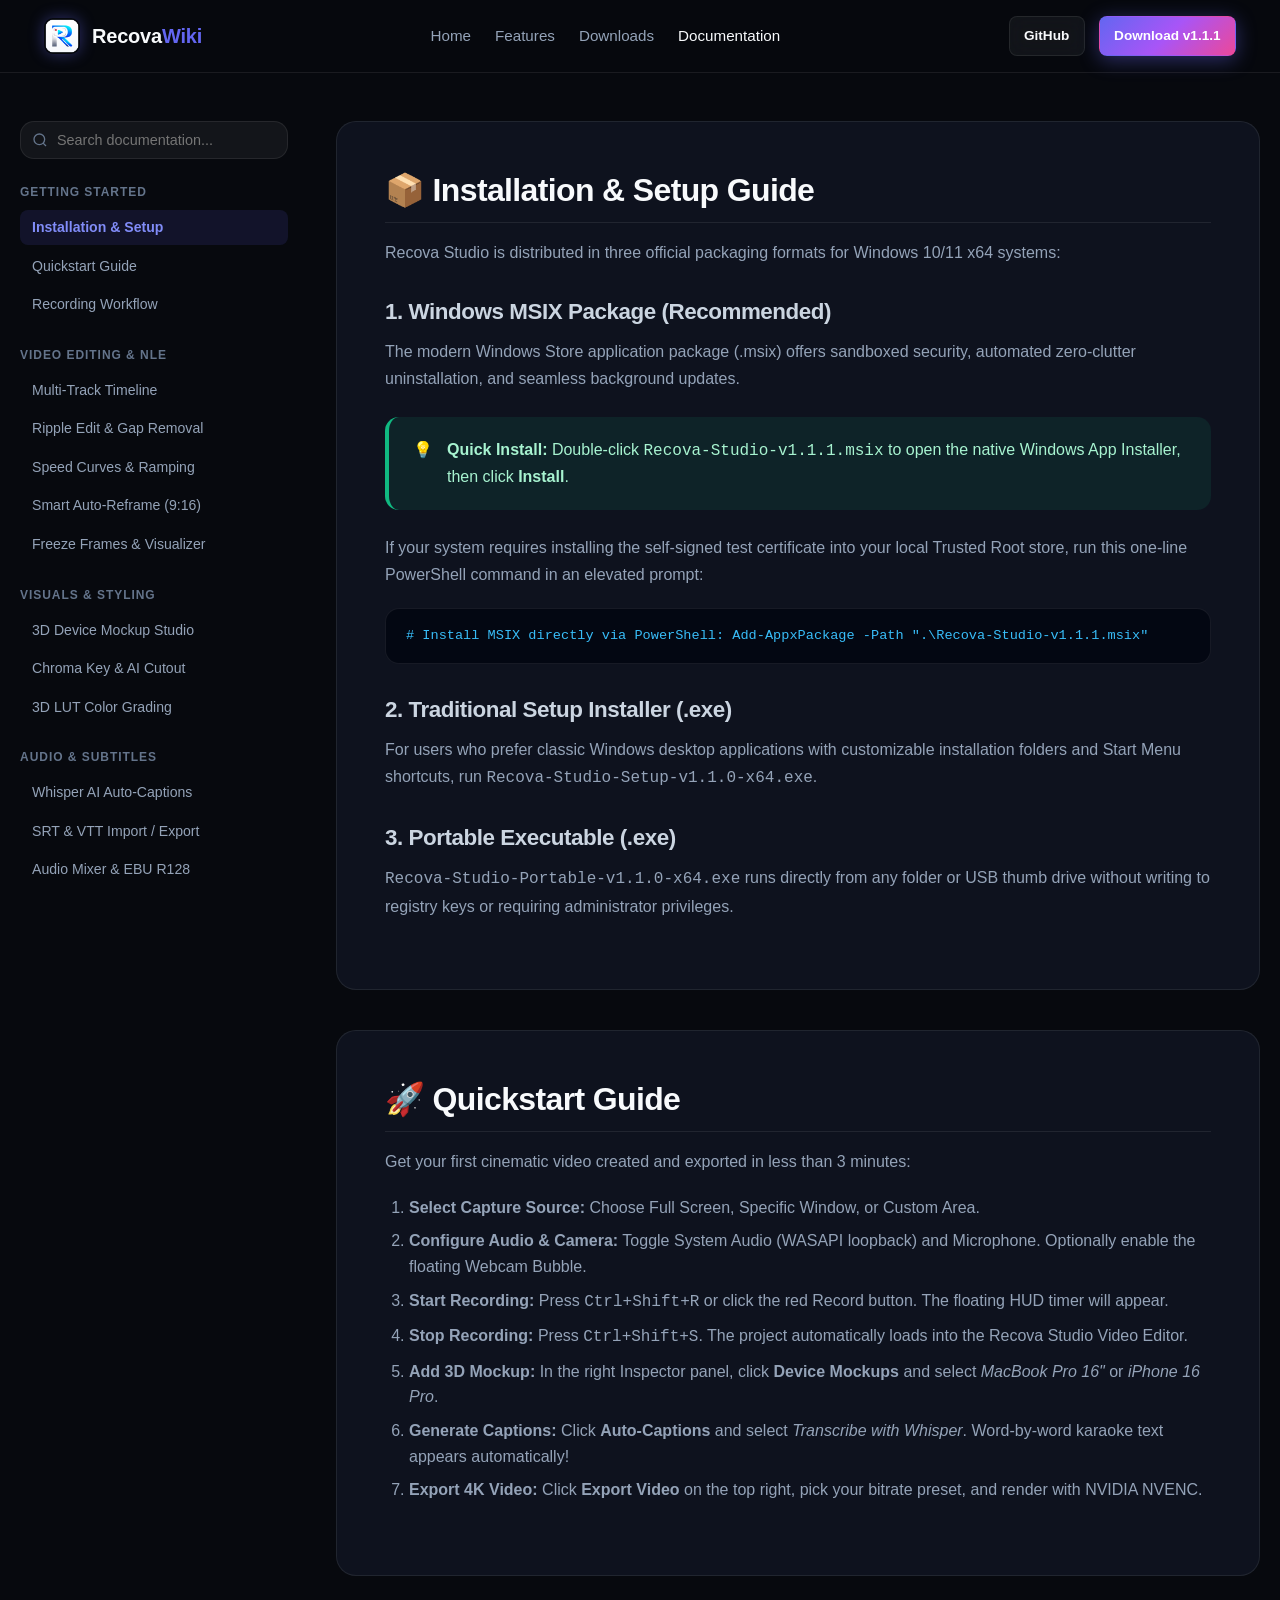
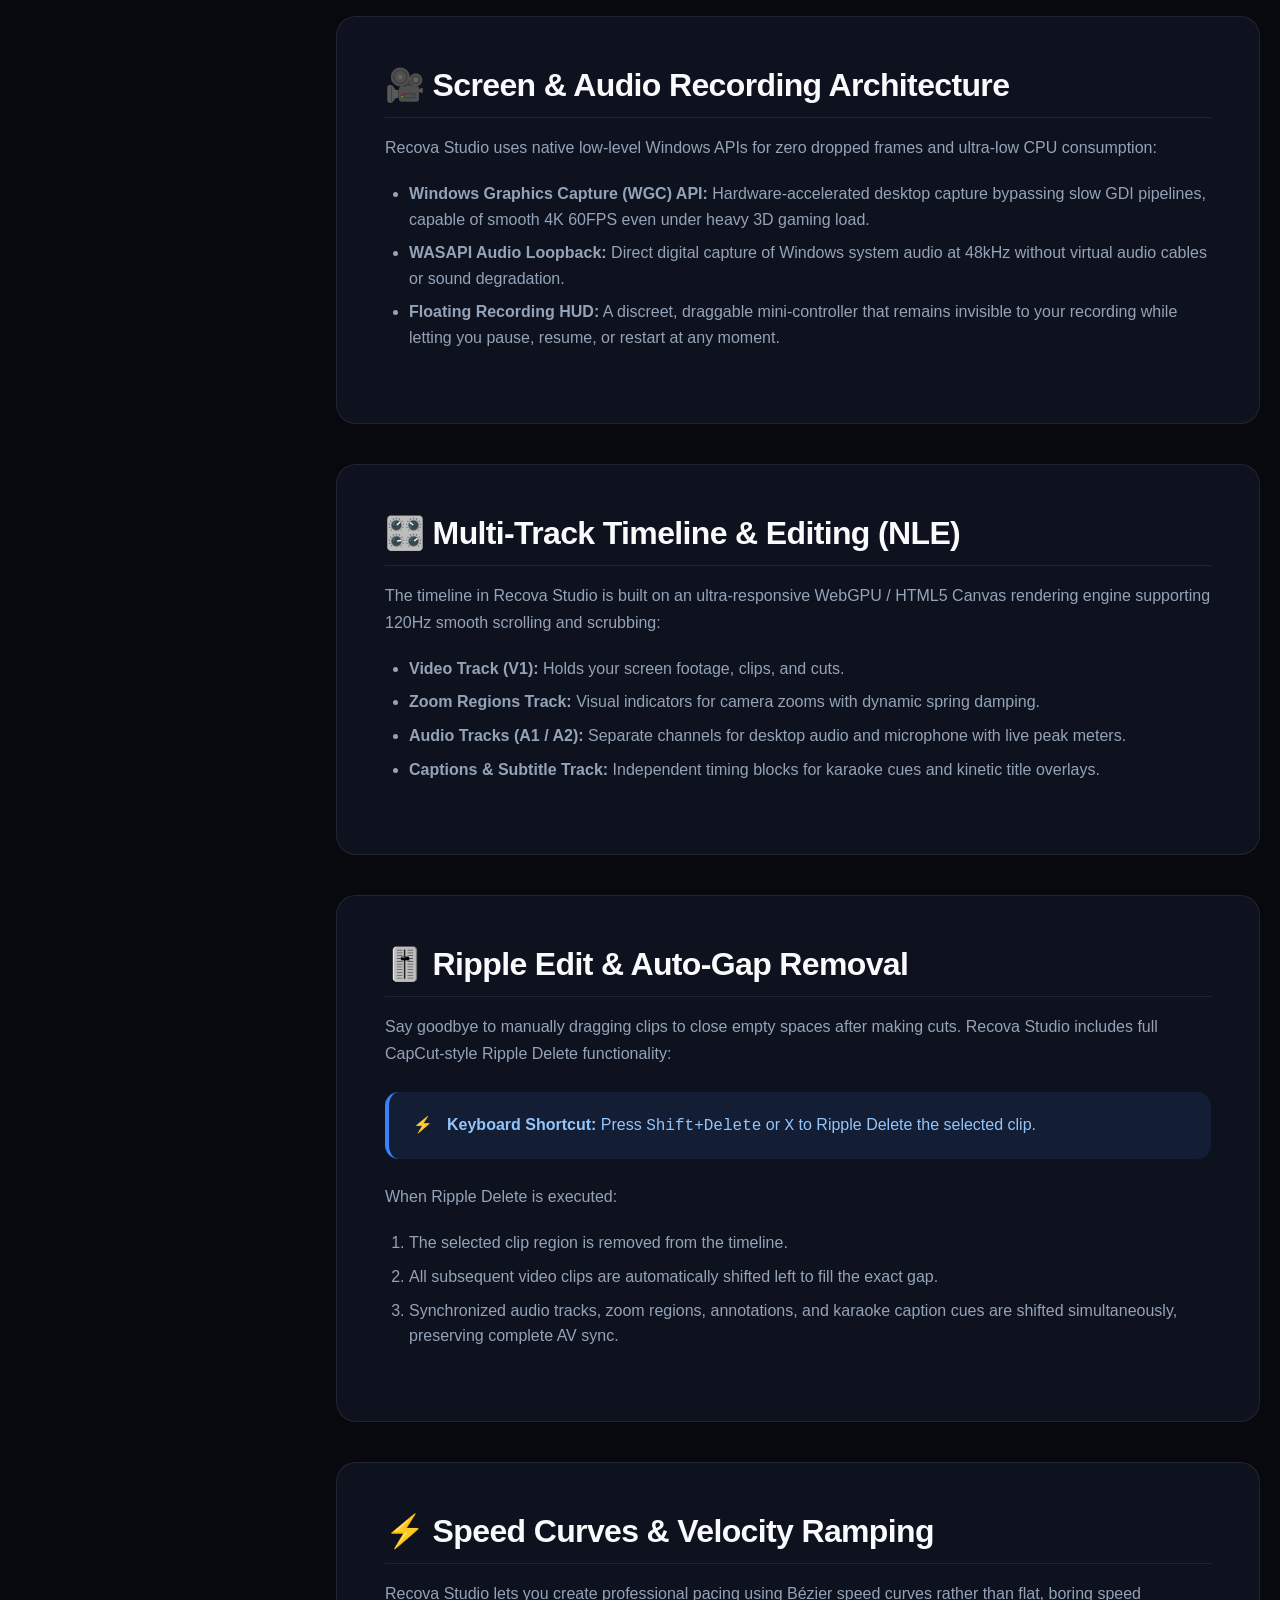
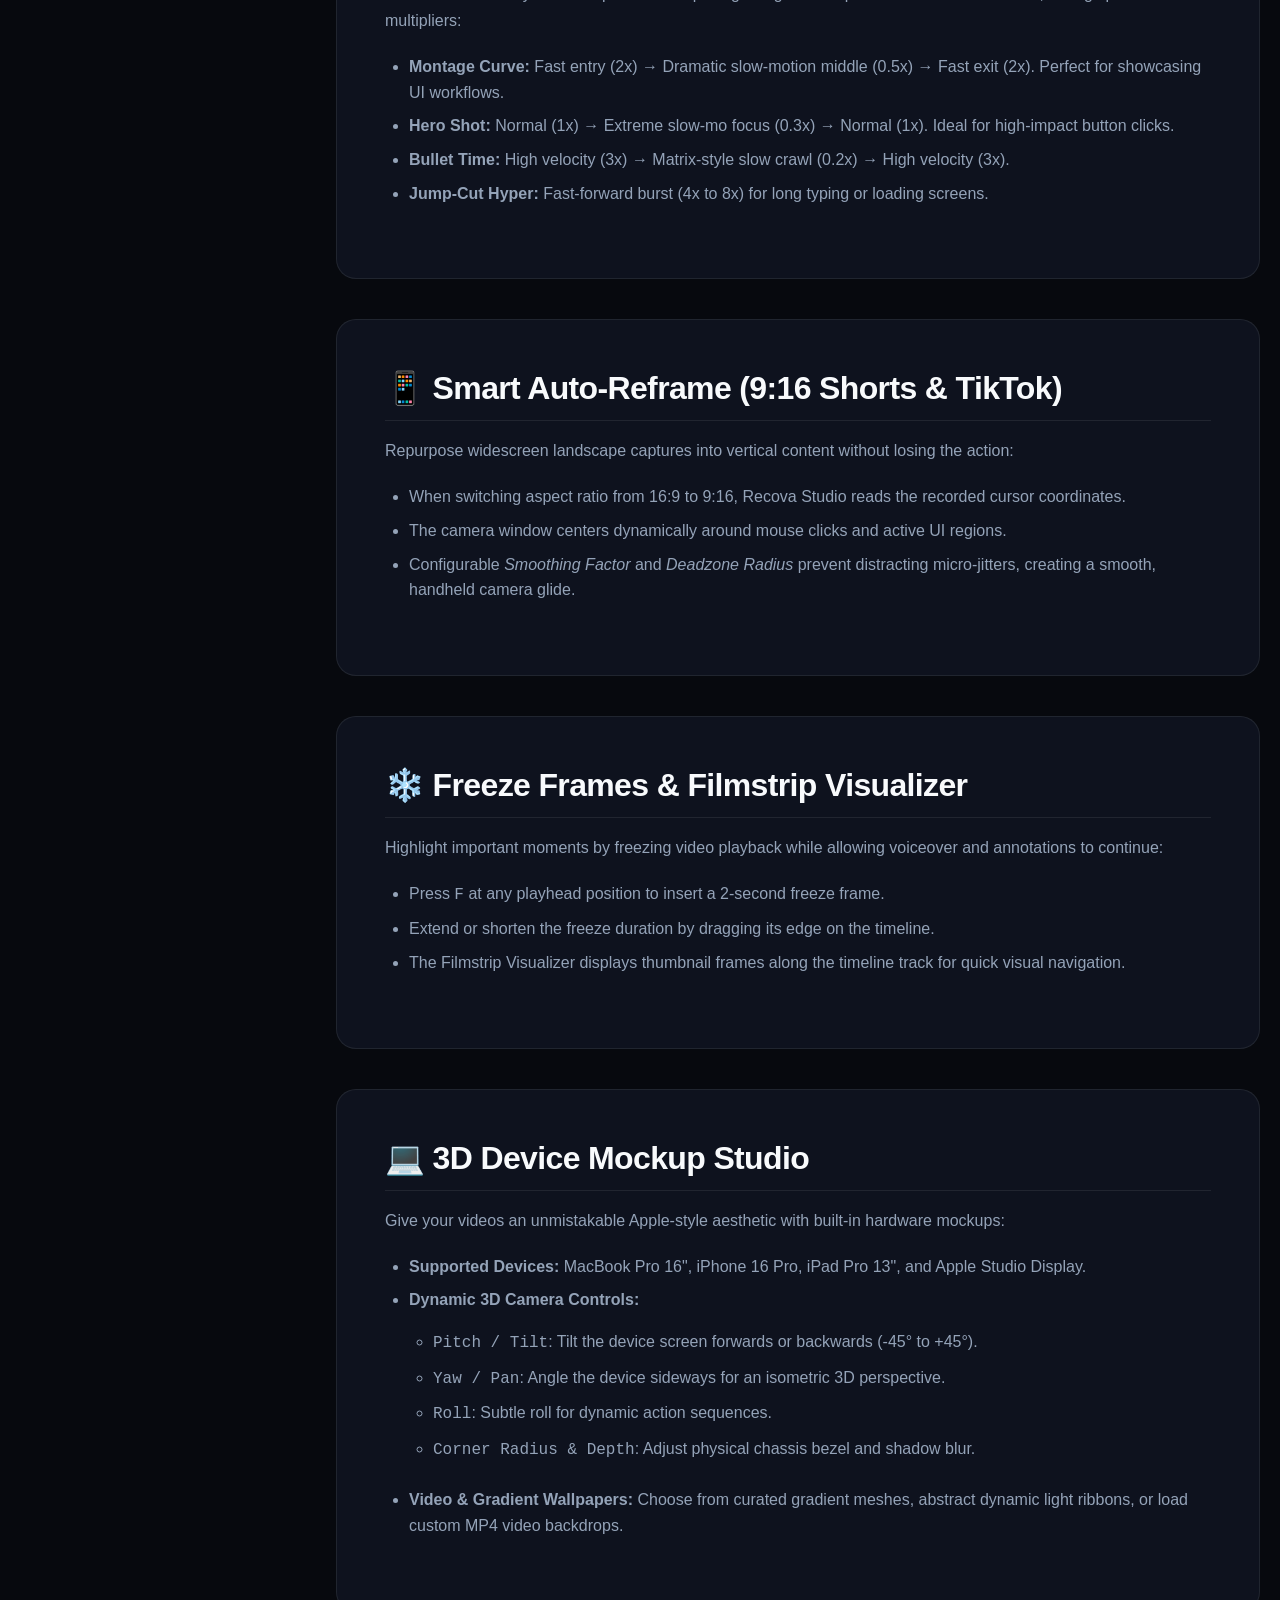
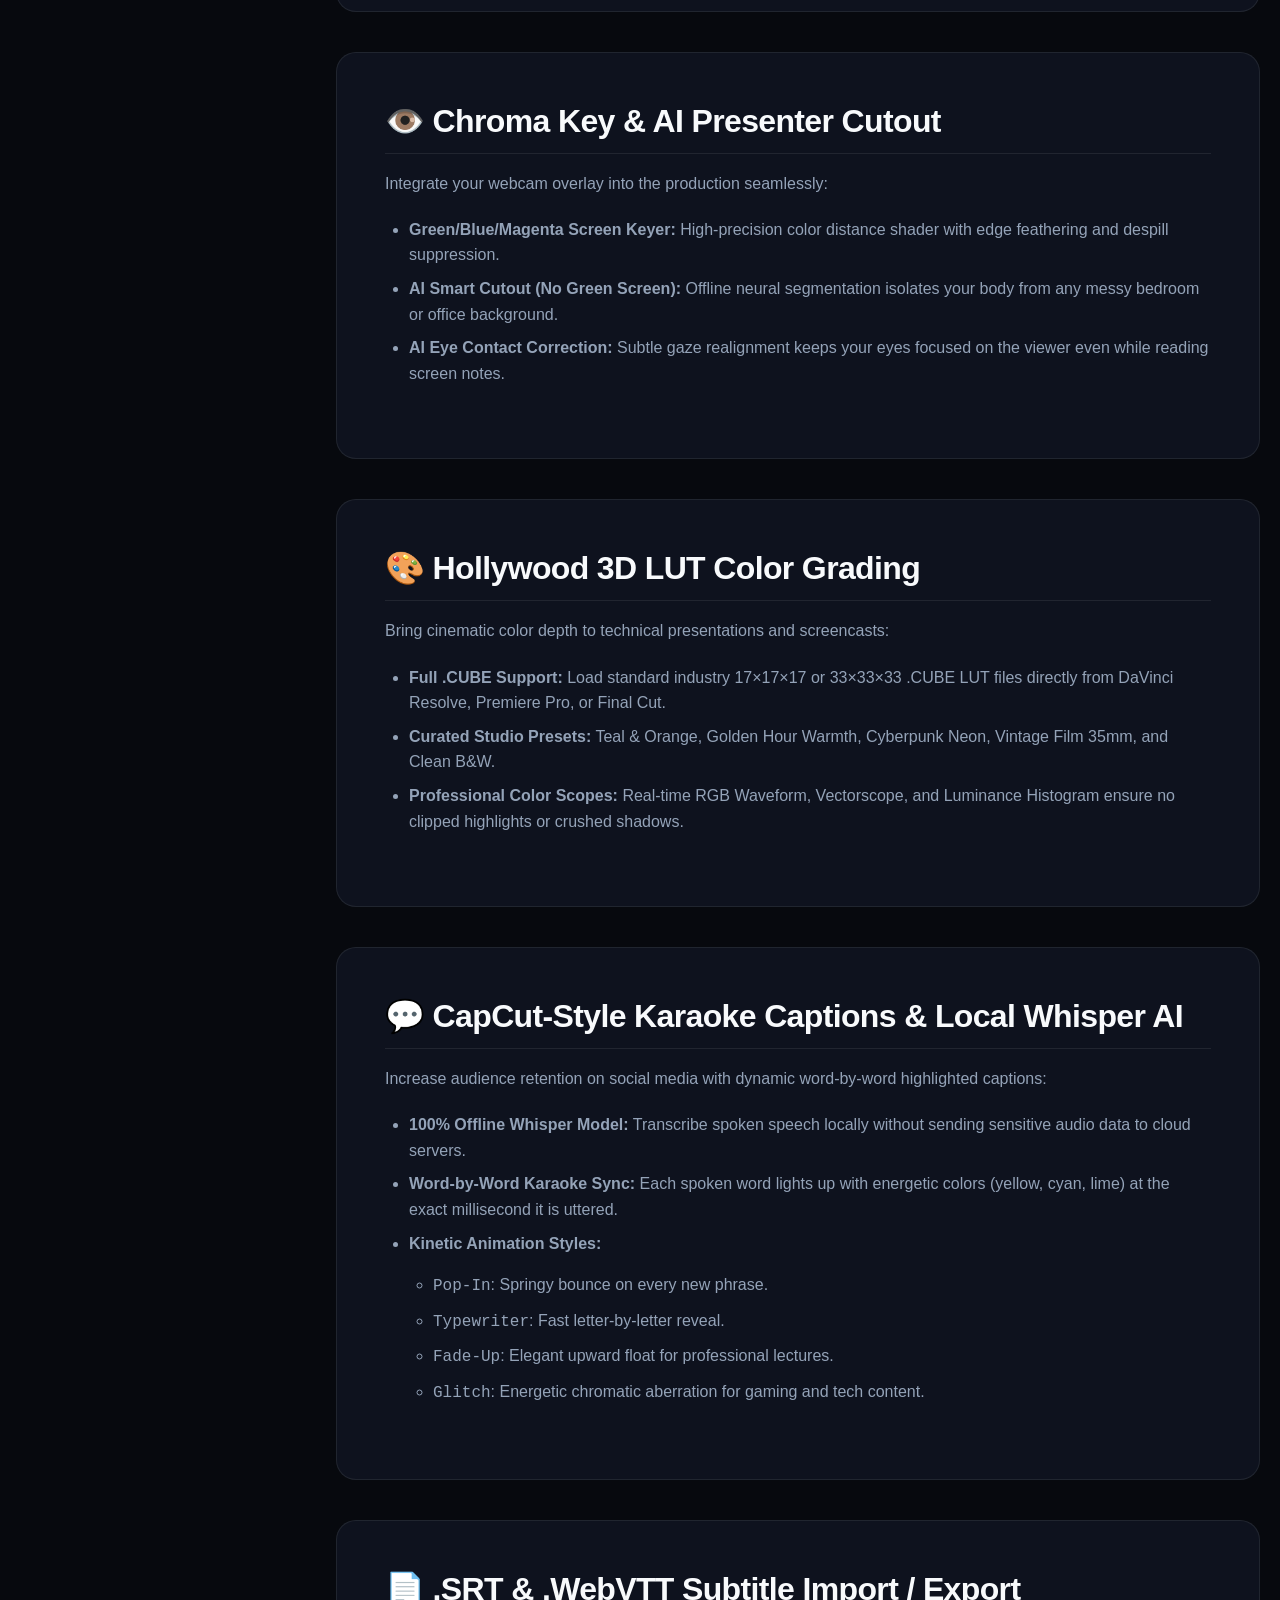
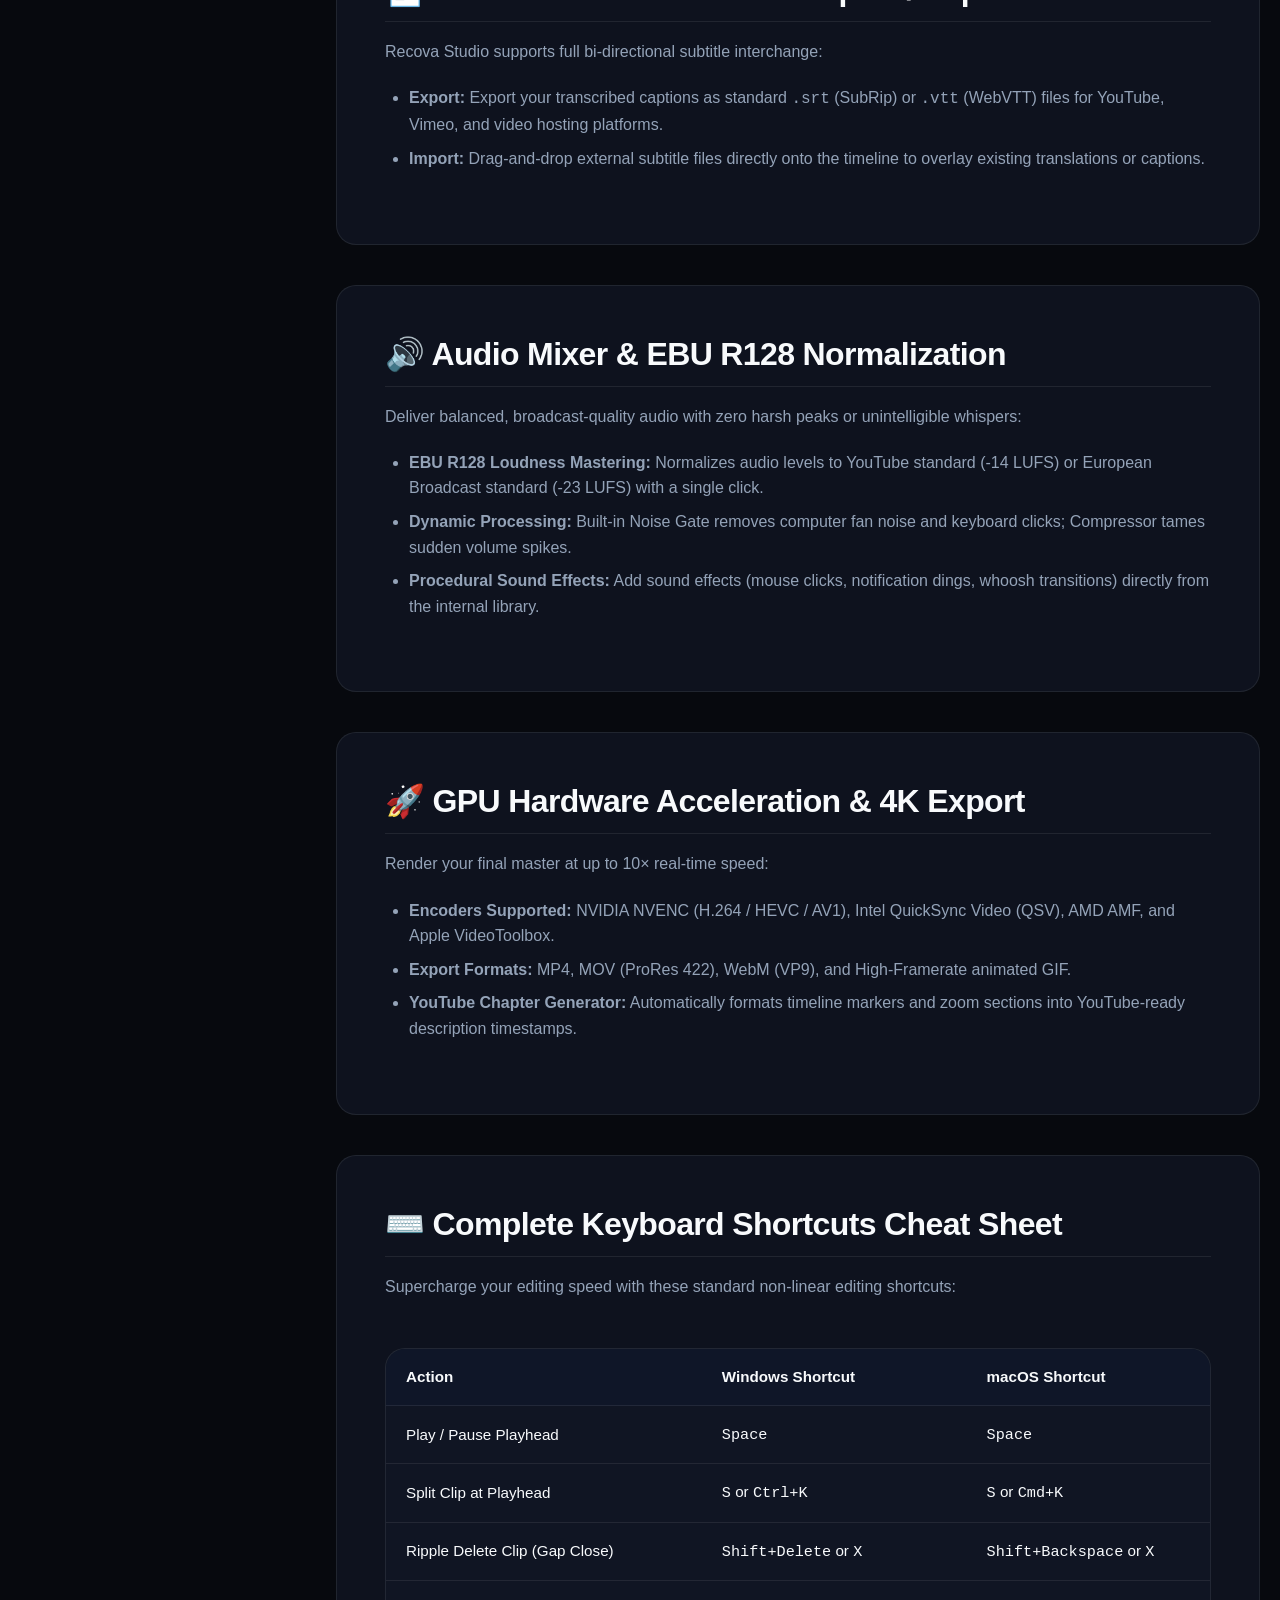
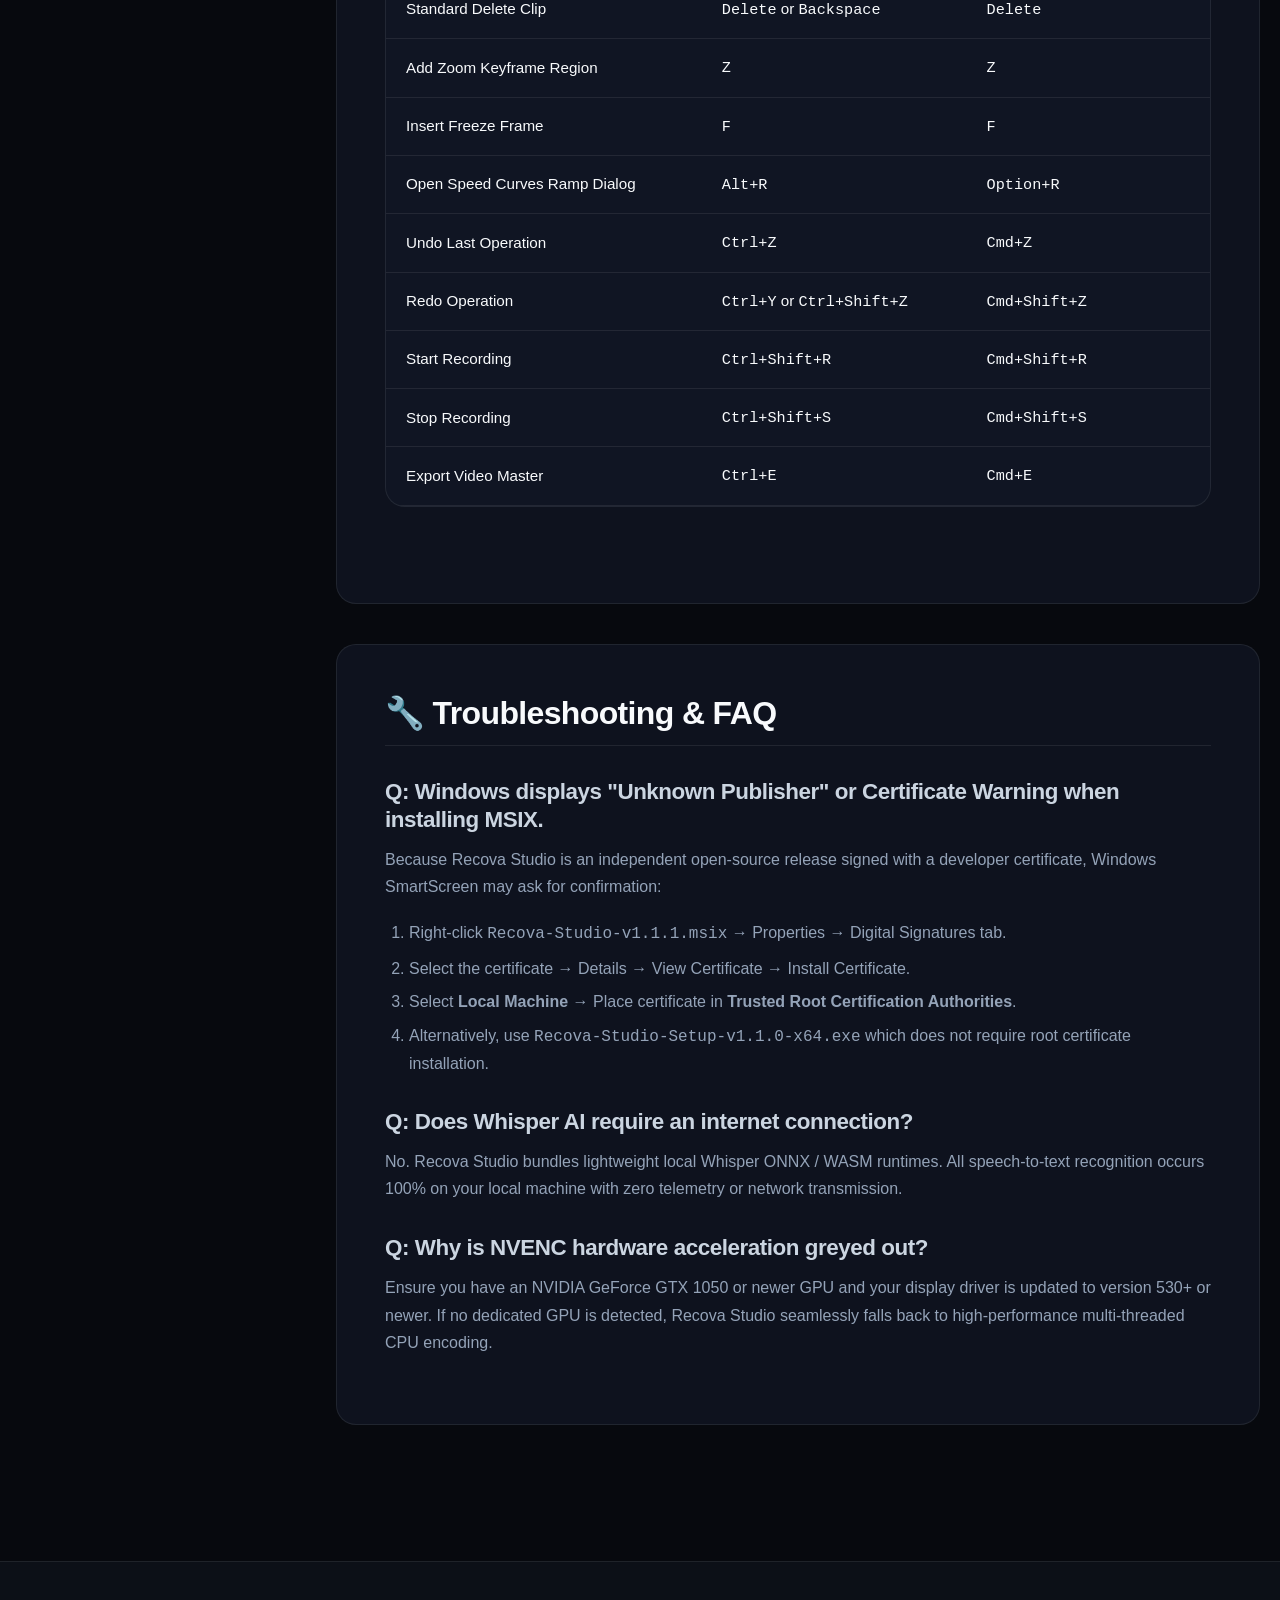
==== docs.html @ 838f5127 "feat: launch official Recova Studio user website, documentation wiki, and download portal" ====
<!DOCTYPE html>
<html lang="en">
<head>
  <meta charset="UTF-8">
  <meta name="viewport" content="width=device-width, initial-scale=1.0">
  <title>Recova Studio — Official Documentation Wiki & User Guide</title>
  <meta name="description" content="Complete documentation wiki and user manual for Recova Studio: Installation, 3D mockups, CapCut captions, offline Whisper AI, 3D LUT color grading, audio studio, and shortcuts.">
  <link rel="icon" type="image/png" href="assets/app-icons/recordly-32.png">
  <link rel="stylesheet" href="style.css">
</head>
<body>

  <!-- Navbar -->
  <header class="navbar">
    <div class="container nav-wrapper">
      <a href="index.html" class="brand">
        <img src="assets/recova-logo.png" alt="Recova Studio Logo" class="brand-icon">
        <span>Recova<span style="color: var(--accent-primary);">Wiki</span></span>
      </a>

      <ul class="nav-links">
        <li><a href="index.html" class="nav-link">Home</a></li>
        <li><a href="index.html#features" class="nav-link">Features</a></li>
        <li><a href="index.html#download" class="nav-link">Downloads</a></li>
        <li><a href="docs.html" class="nav-link active">Documentation</a></li>
      </ul>

      <div class="nav-actions">
        <a href="https://github.com/mohammad-sheikh-shahinur-rahman/RECOVA-STUDIO-WIKI" target="_blank" rel="noopener noreferrer" class="btn btn-secondary btn-sm">GitHub</a>
        <a href="index.html#download" class="btn btn-primary btn-sm">Download v1.1.1</a>
      </div>
    </div>
  </header>

  <!-- Docs Layout -->
  <div class="container docs-layout">
    <!-- Sidebar Navigation -->
    <aside class="docs-sidebar">
      <div class="docs-search">
        <svg class="docs-search-icon" width="16" height="16" viewBox="0 0 24 24" fill="none" stroke="currentColor" stroke-width="2"><circle cx="11" cy="11" r="8"></circle><line x1="21" y1="21" x2="16.65" y2="16.65"></line></svg>
        <input type="text" id="wikiSearch" placeholder="Search documentation...">
      </div>

      <nav>
        <div class="docs-nav-group">
          <div class="docs-nav-title">Getting Started</div>
          <ul class="docs-nav-links">
            <li><a href="#installation" class="active">Installation & Setup</a></li>
            <li><a href="#quickstart">Quickstart Guide</a></li>
            <li><a href="#recording">Recording Workflow</a></li>
          </ul>
        </div>

        <div class="docs-nav-group">
          <div class="docs-nav-title">Video Editing & NLE</div>
          <ul class="docs-nav-links">
            <li><a href="#timeline">Multi-Track Timeline</a></li>
            <li><a href="#ripple-edit">Ripple Edit & Gap Removal</a></li>
            <li><a href="#speed-curves">Speed Curves & Ramping</a></li>
            <li><a href="#auto-reframe">Smart Auto-Reframe (9:16)</a></li>
            <li><a href="#freeze-frames">Freeze Frames & Visualizer</a></li>
          </ul>
        </div>

        <div class="docs-nav-group">
          <div class="docs-nav-title">Visuals & Styling</div>
          <ul class="docs-nav-links">
            <li><a href="#mockups">3D Device Mockup Studio</a></li>
            <li><a href="#chroma-key">Chroma Key & AI Cutout</a></li>
            <li><a href="#lut-grading">3D LUT Color Grading</a></li>
          </ul>
        </div>

        <div class="docs-nav-group">
          <div class="docs-nav-title">Audio & Subtitles</div>
          <ul class="docs-nav-links">
            <li><a href="#whisper-captions">Whisper AI Auto-Captions</a></li>
            <li><a href="#subtitle-io">SRT & VTT Import / Export</a></li>
            <li><a href="#audio-studio">Audio Mixer & EBU R128</a></li>
          </ul>
        </div>

        <div class="docs-nav-group">
          <div class="docs-nav-title">Export & Reference</div>
          <ul class="docs-nav-links">
            <li><a href="#gpu-export">GPU NVENC Export & 4K</a></li>
            <li><a href="#shortcuts">Keyboard Shortcuts</a></li>
            <li><a href="#troubleshooting">Troubleshooting & FAQ</a></li>
          </ul>
        </div>
      </nav>
    </aside>

    <!-- Main Documentation Content -->
    <main class="docs-content">

      <!-- Section: Installation -->
      <article id="installation" class="docs-article">
        <h2>📦 Installation & Setup Guide</h2>
        <p>Recova Studio is distributed in three official packaging formats for Windows 10/11 x64 systems:</p>

        <h3>1. Windows MSIX Package (Recommended)</h3>
        <p>The modern Windows Store application package (.msix) offers sandboxed security, automated zero-clutter uninstallation, and seamless background updates.</p>
        <div class="callout callout-tip">
          <div>💡</div>
          <div><strong>Quick Install:</strong> Double-click <code>Recova-Studio-v1.1.1.msix</code> to open the native Windows App Installer, then click <strong>Install</strong>.</div>
        </div>

        <p>If your system requires installing the self-signed test certificate into your local Trusted Root store, run this one-line PowerShell command in an elevated prompt:</p>
        <div class="code-block">
# Install MSIX directly via PowerShell:
Add-AppxPackage -Path ".\Recova-Studio-v1.1.1.msix"
        </div>

        <h3>2. Traditional Setup Installer (.exe)</h3>
        <p>For users who prefer classic Windows desktop applications with customizable installation folders and Start Menu shortcuts, run <code>Recova-Studio-Setup-v1.1.0-x64.exe</code>.</p>

        <h3>3. Portable Executable (.exe)</h3>
        <p><code>Recova-Studio-Portable-v1.1.0-x64.exe</code> runs directly from any folder or USB thumb drive without writing to registry keys or requiring administrator privileges.</p>
      </article>

      <!-- Section: Quickstart -->
      <article id="quickstart" class="docs-article">
        <h2>🚀 Quickstart Guide</h2>
        <p>Get your first cinematic video created and exported in less than 3 minutes:</p>
        <ol>
          <li><strong>Select Capture Source:</strong> Choose Full Screen, Specific Window, or Custom Area.</li>
          <li><strong>Configure Audio & Camera:</strong> Toggle System Audio (WASAPI loopback) and Microphone. Optionally enable the floating Webcam Bubble.</li>
          <li><strong>Start Recording:</strong> Press <kbd>Ctrl+Shift+R</kbd> or click the red Record button. The floating HUD timer will appear.</li>
          <li><strong>Stop Recording:</strong> Press <kbd>Ctrl+Shift+S</kbd>. The project automatically loads into the Recova Studio Video Editor.</li>
          <li><strong>Add 3D Mockup:</strong> In the right Inspector panel, click <strong>Device Mockups</strong> and select <em>MacBook Pro 16"</em> or <em>iPhone 16 Pro</em>.</li>
          <li><strong>Generate Captions:</strong> Click <strong>Auto-Captions</strong> and select <em>Transcribe with Whisper</em>. Word-by-word karaoke text appears automatically!</li>
          <li><strong>Export 4K Video:</strong> Click <strong>Export Video</strong> on the top right, pick your bitrate preset, and render with NVIDIA NVENC.</li>
        </ol>
      </article>

      <!-- Section: Recording -->
      <article id="recording" class="docs-article">
        <h2>🎥 Screen & Audio Recording Architecture</h2>
        <p>Recova Studio uses native low-level Windows APIs for zero dropped frames and ultra-low CPU consumption:</p>
        <ul>
          <li><strong>Windows Graphics Capture (WGC) API:</strong> Hardware-accelerated desktop capture bypassing slow GDI pipelines, capable of smooth 4K 60FPS even under heavy 3D gaming load.</li>
          <li><strong>WASAPI Audio Loopback:</strong> Direct digital capture of Windows system audio at 48kHz without virtual audio cables or sound degradation.</li>
          <li><strong>Floating Recording HUD:</strong> A discreet, draggable mini-controller that remains invisible to your recording while letting you pause, resume, or restart at any moment.</li>
        </ul>
      </article>

      <!-- Section: Timeline -->
      <article id="timeline" class="docs-article">
        <h2>🎛️ Multi-Track Timeline & Editing (NLE)</h2>
        <p>The timeline in Recova Studio is built on an ultra-responsive WebGPU / HTML5 Canvas rendering engine supporting 120Hz smooth scrolling and scrubbing:</p>
        <ul>
          <li><strong>Video Track (V1):</strong> Holds your screen footage, clips, and cuts.</li>
          <li><strong>Zoom Regions Track:</strong> Visual indicators for camera zooms with dynamic spring damping.</li>
          <li><strong>Audio Tracks (A1 / A2):</strong> Separate channels for desktop audio and microphone with live peak meters.</li>
          <li><strong>Captions & Subtitle Track:</strong> Independent timing blocks for karaoke cues and kinetic title overlays.</li>
        </ul>
      </article>

      <!-- Section: Ripple Edit -->
      <article id="ripple-edit" class="docs-article">
        <h2>🎚️ Ripple Edit & Auto-Gap Removal</h2>
        <p>Say goodbye to manually dragging clips to close empty spaces after making cuts. Recova Studio includes full CapCut-style Ripple Delete functionality:</p>
        <div class="callout callout-info">
          <div>⚡</div>
          <div><strong>Keyboard Shortcut:</strong> Press <kbd>Shift+Delete</kbd> or <kbd>X</kbd> to Ripple Delete the selected clip.</div>
        </div>
        <p>When Ripple Delete is executed:</p>
        <ol>
          <li>The selected clip region is removed from the timeline.</li>
          <li>All subsequent video clips are automatically shifted left to fill the exact gap.</li>
          <li>Synchronized audio tracks, zoom regions, annotations, and karaoke caption cues are shifted simultaneously, preserving complete AV sync.</li>
        </ol>
      </article>

      <!-- Section: Speed Curves -->
      <article id="speed-curves" class="docs-article">
        <h2>⚡ Speed Curves & Velocity Ramping</h2>
        <p>Recova Studio lets you create professional pacing using Bézier speed curves rather than flat, boring speed multipliers:</p>
        <ul>
          <li><strong>Montage Curve:</strong> Fast entry (2x) → Dramatic slow-motion middle (0.5x) → Fast exit (2x). Perfect for showcasing UI workflows.</li>
          <li><strong>Hero Shot:</strong> Normal (1x) → Extreme slow-mo focus (0.3x) → Normal (1x). Ideal for high-impact button clicks.</li>
          <li><strong>Bullet Time:</strong> High velocity (3x) → Matrix-style slow crawl (0.2x) → High velocity (3x).</li>
          <li><strong>Jump-Cut Hyper:</strong> Fast-forward burst (4x to 8x) for long typing or loading screens.</li>
        </ul>
      </article>

      <!-- Section: Auto Reframe -->
      <article id="auto-reframe" class="docs-article">
        <h2>📱 Smart Auto-Reframe (9:16 Shorts & TikTok)</h2>
        <p>Repurpose widescreen landscape captures into vertical content without losing the action:</p>
        <ul>
          <li>When switching aspect ratio from 16:9 to 9:16, Recova Studio reads the recorded cursor coordinates.</li>
          <li>The camera window centers dynamically around mouse clicks and active UI regions.</li>
          <li>Configurable <em>Smoothing Factor</em> and <em>Deadzone Radius</em> prevent distracting micro-jitters, creating a smooth, handheld camera glide.</li>
        </ul>
      </article>

      <!-- Section: Freeze Frames -->
      <article id="freeze-frames" class="docs-article">
        <h2>❄️ Freeze Frames & Filmstrip Visualizer</h2>
        <p>Highlight important moments by freezing video playback while allowing voiceover and annotations to continue:</p>
        <ul>
          <li>Press <kbd>F</kbd> at any playhead position to insert a 2-second freeze frame.</li>
          <li>Extend or shorten the freeze duration by dragging its edge on the timeline.</li>
          <li>The Filmstrip Visualizer displays thumbnail frames along the timeline track for quick visual navigation.</li>
        </ul>
      </article>

      <!-- Section: 3D Mockups -->
      <article id="mockups" class="docs-article">
        <h2>💻 3D Device Mockup Studio</h2>
        <p>Give your videos an unmistakable Apple-style aesthetic with built-in hardware mockups:</p>
        <ul>
          <li><strong>Supported Devices:</strong> MacBook Pro 16", iPhone 16 Pro, iPad Pro 13", and Apple Studio Display.</li>
          <li><strong>Dynamic 3D Camera Controls:</strong>
            <ul>
              <li><code>Pitch / Tilt</code>: Tilt the device screen forwards or backwards (-45° to +45°).</li>
              <li><code>Yaw / Pan</code>: Angle the device sideways for an isometric 3D perspective.</li>
              <li><code>Roll</code>: Subtle roll for dynamic action sequences.</li>
              <li><code>Corner Radius & Depth</code>: Adjust physical chassis bezel and shadow blur.</li>
            </ul>
          </li>
          <li><strong>Video & Gradient Wallpapers:</strong> Choose from curated gradient meshes, abstract dynamic light ribbons, or load custom MP4 video backdrops.</li>
        </ul>
      </article>

      <!-- Section: Chroma Key -->
      <article id="chroma-key" class="docs-article">
        <h2>👁️ Chroma Key & AI Presenter Cutout</h2>
        <p>Integrate your webcam overlay into the production seamlessly:</p>
        <ul>
          <li><strong>Green/Blue/Magenta Screen Keyer:</strong> High-precision color distance shader with edge feathering and despill suppression.</li>
          <li><strong>AI Smart Cutout (No Green Screen):</strong> Offline neural segmentation isolates your body from any messy bedroom or office background.</li>
          <li><strong>AI Eye Contact Correction:</strong> Subtle gaze realignment keeps your eyes focused on the viewer even while reading screen notes.</li>
        </ul>
      </article>

      <!-- Section: 3D LUTs -->
      <article id="lut-grading" class="docs-article">
        <h2>🎨 Hollywood 3D LUT Color Grading</h2>
        <p>Bring cinematic color depth to technical presentations and screencasts:</p>
        <ul>
          <li><strong>Full .CUBE Support:</strong> Load standard industry 17×17×17 or 33×33×33 .CUBE LUT files directly from DaVinci Resolve, Premiere Pro, or Final Cut.</li>
          <li><strong>Curated Studio Presets:</strong> Teal & Orange, Golden Hour Warmth, Cyberpunk Neon, Vintage Film 35mm, and Clean B&W.</li>
          <li><strong>Professional Color Scopes:</strong> Real-time RGB Waveform, Vectorscope, and Luminance Histogram ensure no clipped highlights or crushed shadows.</li>
        </ul>
      </article>

      <!-- Section: Whisper Captions -->
      <article id="whisper-captions" class="docs-article">
        <h2>💬 CapCut-Style Karaoke Captions & Local Whisper AI</h2>
        <p>Increase audience retention on social media with dynamic word-by-word highlighted captions:</p>
        <ul>
          <li><strong>100% Offline Whisper Model:</strong> Transcribe spoken speech locally without sending sensitive audio data to cloud servers.</li>
          <li><strong>Word-by-Word Karaoke Sync:</strong> Each spoken word lights up with energetic colors (yellow, cyan, lime) at the exact millisecond it is uttered.</li>
          <li><strong>Kinetic Animation Styles:</strong>
            <ul>
              <li><code>Pop-In</code>: Springy bounce on every new phrase.</li>
              <li><code>Typewriter</code>: Fast letter-by-letter reveal.</li>
              <li><code>Fade-Up</code>: Elegant upward float for professional lectures.</li>
              <li><code>Glitch</code>: Energetic chromatic aberration for gaming and tech content.</li>
            </ul>
          </li>
        </ul>
      </article>

      <!-- Section: Subtitle IO -->
      <article id="subtitle-io" class="docs-article">
        <h2>📄 .SRT & .WebVTT Subtitle Import / Export</h2>
        <p>Recova Studio supports full bi-directional subtitle interchange:</p>
        <ul>
          <li><strong>Export:</strong> Export your transcribed captions as standard <code>.srt</code> (SubRip) or <code>.vtt</code> (WebVTT) files for YouTube, Vimeo, and video hosting platforms.</li>
          <li><strong>Import:</strong> Drag-and-drop external subtitle files directly onto the timeline to overlay existing translations or captions.</li>
        </ul>
      </article>

      <!-- Section: Audio Studio -->
      <article id="audio-studio" class="docs-article">
        <h2>🔊 Audio Mixer & EBU R128 Normalization</h2>
        <p>Deliver balanced, broadcast-quality audio with zero harsh peaks or unintelligible whispers:</p>
        <ul>
          <li><strong>EBU R128 Loudness Mastering:</strong> Normalizes audio levels to YouTube standard (-14 LUFS) or European Broadcast standard (-23 LUFS) with a single click.</li>
          <li><strong>Dynamic Processing:</strong> Built-in Noise Gate removes computer fan noise and keyboard clicks; Compressor tames sudden volume spikes.</li>
          <li><strong>Procedural Sound Effects:</strong> Add sound effects (mouse clicks, notification dings, whoosh transitions) directly from the internal library.</li>
        </ul>
      </article>

      <!-- Section: GPU Export -->
      <article id="gpu-export" class="docs-article">
        <h2>🚀 GPU Hardware Acceleration & 4K Export</h2>
        <p>Render your final master at up to 10× real-time speed:</p>
        <ul>
          <li><strong>Encoders Supported:</strong> NVIDIA NVENC (H.264 / HEVC / AV1), Intel QuickSync Video (QSV), AMD AMF, and Apple VideoToolbox.</li>
          <li><strong>Export Formats:</strong> MP4, MOV (ProRes 422), WebM (VP9), and High-Framerate animated GIF.</li>
          <li><strong>YouTube Chapter Generator:</strong> Automatically formats timeline markers and zoom sections into YouTube-ready description timestamps.</li>
        </ul>
      </article>

      <!-- Section: Shortcuts -->
      <article id="shortcuts" class="docs-article">
        <h2>⌨️ Complete Keyboard Shortcuts Cheat Sheet</h2>
        <p>Supercharge your editing speed with these standard non-linear editing shortcuts:</p>
        <div class="comparison-table-wrapper">
          <table class="comp-table">
            <thead>
              <tr>
                <th>Action</th>
                <th>Windows Shortcut</th>
                <th>macOS Shortcut</th>
              </tr>
            </thead>
            <tbody>
              <tr><td>Play / Pause Playhead</td><td><kbd>Space</kbd></td><td><kbd>Space</kbd></td></tr>
              <tr><td>Split Clip at Playhead</td><td><kbd>S</kbd> or <kbd>Ctrl+K</kbd></td><td><kbd>S</kbd> or <kbd>Cmd+K</kbd></td></tr>
              <tr><td>Ripple Delete Clip (Gap Close)</td><td><kbd>Shift+Delete</kbd> or <kbd>X</kbd></td><td><kbd>Shift+Backspace</kbd> or <kbd>X</kbd></td></tr>
              <tr><td>Standard Delete Clip</td><td><kbd>Delete</kbd> or <kbd>Backspace</kbd></td><td><kbd>Delete</kbd></td></tr>
              <tr><td>Add Zoom Keyframe Region</td><td><kbd>Z</kbd></td><td><kbd>Z</kbd></td></tr>
              <tr><td>Insert Freeze Frame</td><td><kbd>F</kbd></td><td><kbd>F</kbd></td></tr>
              <tr><td>Open Speed Curves Ramp Dialog</td><td><kbd>Alt+R</kbd></td><td><kbd>Option+R</kbd></td></tr>
              <tr><td>Undo Last Operation</td><td><kbd>Ctrl+Z</kbd></td><td><kbd>Cmd+Z</kbd></td></tr>
              <tr><td>Redo Operation</td><td><kbd>Ctrl+Y</kbd> or <kbd>Ctrl+Shift+Z</kbd></td><td><kbd>Cmd+Shift+Z</kbd></td></tr>
              <tr><td>Start Recording</td><td><kbd>Ctrl+Shift+R</kbd></td><td><kbd>Cmd+Shift+R</kbd></td></tr>
              <tr><td>Stop Recording</td><td><kbd>Ctrl+Shift+S</kbd></td><td><kbd>Cmd+Shift+S</kbd></td></tr>
              <tr><td>Export Video Master</td><td><kbd>Ctrl+E</kbd></td><td><kbd>Cmd+E</kbd></td></tr>
            </tbody>
          </table>
        </div>
      </article>

      <!-- Section: Troubleshooting -->
      <article id="troubleshooting" class="docs-article">
        <h2>🔧 Troubleshooting & FAQ</h2>
        
        <h3>Q: Windows displays "Unknown Publisher" or Certificate Warning when installing MSIX.</h3>
        <p>Because Recova Studio is an independent open-source release signed with a developer certificate, Windows SmartScreen may ask for confirmation:</p>
        <ol>
          <li>Right-click <code>Recova-Studio-v1.1.1.msix</code> → Properties → Digital Signatures tab.</li>
          <li>Select the certificate → Details → View Certificate → Install Certificate.</li>
          <li>Select <strong>Local Machine</strong> → Place certificate in <strong>Trusted Root Certification Authorities</strong>.</li>
          <li>Alternatively, use <code>Recova-Studio-Setup-v1.1.0-x64.exe</code> which does not require root certificate installation.</li>
        </ol>

        <h3>Q: Does Whisper AI require an internet connection?</h3>
        <p>No. Recova Studio bundles lightweight local Whisper ONNX / WASM runtimes. All speech-to-text recognition occurs 100% on your local machine with zero telemetry or network transmission.</p>

        <h3>Q: Why is NVENC hardware acceleration greyed out?</h3>
        <p>Ensure you have an NVIDIA GeForce GTX 1050 or newer GPU and your display driver is updated to version 530+ or newer. If no dedicated GPU is detected, Recova Studio seamlessly falls back to high-performance multi-threaded CPU encoding.</p>
      </article>

    </main>
  </div>

  <!-- Footer -->
  <footer class="footer">
    <div class="container footer-bottom" style="border-top: none; padding-top: 0;">
      <div>
        © 2026 <strong>Recova Studio Documentation</strong> • Maintained by <strong>Mohammad Sheikh Shahinur Rahman</strong>.
      </div>
      <div>
        <a href="index.html" style="color: var(--accent-primary);">← Back to Product Home</a>
      </div>
    </div>
  </footer>

  <script src="app.js"></script>
</body>
</html>
---- style.css ----
/* ==========================================================================
   RECOVA STUDIO — OFFICIAL DESIGN SYSTEM & STYLESHEET
   Aesthetic: Linear / Screen Studio / Apple Dark Glassmorphism
   Author: Mohammad Sheikh Shahinur Rahman (IT Amadersomaj Inc)
   ========================================================================== */

:root {
  --bg-primary: #07090e;
  --bg-secondary: #0c1017;
  --bg-card: rgba(18, 24, 38, 0.7);
  --bg-card-hover: rgba(28, 36, 56, 0.85);
  --border-color: rgba(255, 255, 255, 0.08);
  --border-hover: rgba(99, 102, 241, 0.4);
  
  --accent-primary: #6366f1;
  --accent-secondary: #8b5cf6;
  --accent-cyan: #06b6d4;
  --accent-emerald: #10b981;
  --accent-rose: #f43f5e;
  --accent-amber: #f59e0b;

  --text-primary: #f8fafc;
  --text-secondary: #94a3b8;
  --text-muted: #64748b;
  --text-gradient: linear-gradient(135deg, #ffffff 0%, #cbd5e1 50%, #818cf8 100%);
  --accent-gradient: linear-gradient(135deg, #6366f1 0%, #a855f7 50%, #ec4899 100%);

  --font-main: -apple-system, BlinkMacSystemFont, "Segoe UI", Roboto, "Helvetica Neue", Arial, sans-serif;
  --font-mono: ui-monospace, SFMono-Regular, Menlo, Monaco, Consolas, "Liberation Mono", "Courier New", monospace;

  --shadow-sm: 0 2px 8px rgba(0, 0, 0, 0.3);
  --shadow-md: 0 10px 30px -5px rgba(0, 0, 0, 0.5);
  --shadow-glow: 0 0 50px -10px rgba(99, 102, 241, 0.35);
  --radius-sm: 8px;
  --radius-md: 14px;
  --radius-lg: 20px;
  --radius-full: 9999px;
  --transition: all 0.25s cubic-bezier(0.16, 1, 0.3, 1);
}

/* Reset & Base */
*, *::before, *::after {
  box-sizing: border-box;
  margin: 0;
  padding: 0;
}

html {
  scroll-behavior: smooth;
  font-size: 16px;
  color-scheme: dark;
}

body {
  font-family: var(--font-main);
  background-color: var(--bg-primary);
  color: var(--text-primary);
  line-height: 1.6;
  -webkit-font-smoothing: antialiased;
  -moz-osx-font-smoothing: grayscale;
  overflow-x: hidden;
  position: relative;
}

/* Ambient Background Glow */
.ambient-glow {
  position: fixed;
  top: 0;
  left: 50%;
  transform: translateX(-50%);
  width: 1000px;
  height: 600px;
  background: radial-gradient(circle, rgba(99, 102, 241, 0.15) 0%, rgba(139, 92, 246, 0.08) 40%, rgba(7, 9, 14, 0) 70%);
  filter: blur(80px);
  pointer-events: none;
  z-index: 0;
}

.ambient-glow-bottom {
  position: fixed;
  bottom: 0;
  right: 10%;
  width: 600px;
  height: 500px;
  background: radial-gradient(circle, rgba(6, 182, 212, 0.08) 0%, rgba(7, 9, 14, 0) 70%);
  filter: blur(90px);
  pointer-events: none;
  z-index: 0;
}

/* Typography */
h1, h2, h3, h4, h5, h6 {
  color: var(--text-primary);
  font-weight: 700;
  line-height: 1.25;
  letter-spacing: -0.02em;
}

h1 {
  font-size: clamp(2.5rem, 5vw, 4.2rem);
}

h2 {
  font-size: clamp(1.8rem, 3.5vw, 2.75rem);
}

h3 {
  font-size: clamp(1.25rem, 2vw, 1.6rem);
}

p {
  color: var(--text-secondary);
}

a {
  color: inherit;
  text-decoration: none;
  transition: var(--transition);
}

/* Utility Containers */
.container {
  width: 100%;
  max-width: 1240px;
  margin: 0 auto;
  padding: 0 1.5rem;
  position: relative;
  z-index: 1;
}

/* Navigation Bar */
.navbar {
  position: sticky;
  top: 0;
  width: 100%;
  background: rgba(7, 9, 14, 0.8);
  backdrop-filter: blur(16px);
  -webkit-backdrop-filter: blur(16px);
  border-bottom: 1px solid var(--border-color);
  z-index: 100;
  transition: var(--transition);
}

.navbar .nav-wrapper {
  display: flex;
  align-items: center;
  justify-content: space-between;
  height: 72px;
}

.brand {
  display: flex;
  align-items: center;
  gap: 12px;
  font-weight: 800;
  font-size: 1.25rem;
  letter-spacing: -0.01em;
}

.brand-icon {
  width: 36px;
  height: 36px;
  border-radius: 9px;
  object-fit: cover;
  box-shadow: 0 0 15px rgba(99, 102, 241, 0.4);
}

.nav-links {
  display: flex;
  align-items: center;
  gap: 24px;
  list-style: none;
}

.nav-link {
  font-size: 0.95rem;
  font-weight: 500;
  color: var(--text-secondary);
  transition: var(--transition);
}

.nav-link:hover, .nav-link.active {
  color: var(--text-primary);
}

.nav-actions {
  display: flex;
  align-items: center;
  gap: 14px;
}

/* Button Component */
.btn {
  display: inline-flex;
  align-items: center;
  justify-content: center;
  gap: 10px;
  font-size: 0.95rem;
  font-weight: 600;
  padding: 0.75rem 1.4rem;
  border-radius: var(--radius-md);
  border: 1px solid transparent;
  cursor: pointer;
  transition: var(--transition);
  text-decoration: none;
  white-space: nowrap;
}

.btn-primary {
  background: var(--accent-gradient);
  color: #ffffff;
  box-shadow: 0 4px 20px rgba(99, 102, 241, 0.4);
}

.btn-primary:hover {
  transform: translateY(-2px);
  box-shadow: 0 6px 28px rgba(99, 102, 241, 0.6);
}

.btn-secondary {
  background: rgba(255, 255, 255, 0.05);
  border-color: var(--border-color);
  color: var(--text-primary);
  backdrop-filter: blur(10px);
}

.btn-secondary:hover {
  background: rgba(255, 255, 255, 0.1);
  border-color: rgba(255, 255, 255, 0.2);
  transform: translateY(-2px);
}

.btn-sm {
  padding: 0.5rem 0.9rem;
  font-size: 0.85rem;
  border-radius: var(--radius-sm);
}

.btn-lg {
  padding: 0.9rem 2rem;
  font-size: 1.05rem;
  border-radius: var(--radius-md);
}

/* Badges & Pills */
.badge {
  display: inline-flex;
  align-items: center;
  gap: 6px;
  padding: 4px 12px;
  border-radius: var(--radius-full);
  font-size: 0.8rem;
  font-weight: 600;
  text-transform: uppercase;
  letter-spacing: 0.05em;
}

.badge-gradient {
  background: rgba(99, 102, 241, 0.15);
  border: 1px solid rgba(99, 102, 241, 0.3);
  color: #a5b4fc;
}

.badge-success {
  background: rgba(16, 185, 129, 0.15);
  border: 1px solid rgba(16, 185, 129, 0.3);
  color: #6ee7b7;
}

.badge-cyan {
  background: rgba(6, 182, 212, 0.15);
  border: 1px solid rgba(6, 182, 212, 0.3);
  color: #67e8f9;
}

/* Hero Section */
.hero {
  padding: 5rem 0 4rem;
  text-align: center;
  position: relative;
}

.hero-badge-wrap {
  display: flex;
  justify-content: center;
  margin-bottom: 1.5rem;
}

.hero-title {
  margin-bottom: 1.5rem;
}

.text-gradient {
  background: var(--text-gradient);
  -webkit-background-clip: text;
  -webkit-text-fill-color: transparent;
}

.accent-gradient-text {
  background: var(--accent-gradient);
  -webkit-background-clip: text;
  -webkit-text-fill-color: transparent;
}

.hero-subtitle {
  max-width: 760px;
  margin: 0 auto 2.5rem;
  font-size: 1.25rem;
  color: var(--text-secondary);
  font-weight: 400;
}

.hero-cta-group {
  display: flex;
  flex-wrap: wrap;
  align-items: center;
  justify-content: center;
  gap: 16px;
  margin-bottom: 2rem;
}

.hero-meta {
  display: flex;
  align-items: center;
  justify-content: center;
  gap: 20px;
  font-size: 0.85rem;
  color: var(--text-muted);
}

.hero-meta span {
  display: inline-flex;
  align-items: center;
  gap: 6px;
}

/* Interactive 3D App Preview Window */
.preview-showcase {
  margin: 3.5rem auto 2rem;
  perspective: 1200px;
}

.app-frame {
  background: rgba(15, 23, 42, 0.85);
  border: 1px solid rgba(255, 255, 255, 0.12);
  border-radius: var(--radius-lg);
  box-shadow: 0 25px 60px -15px rgba(0, 0, 0, 0.8), 0 0 80px -20px rgba(99, 102, 241, 0.3);
  overflow: hidden;
  transition: transform 0.2s ease-out, box-shadow 0.2s ease-out;
  transform-style: preserve-3d;
}

.frame-header {
  display: flex;
  align-items: center;
  justify-content: space-between;
  padding: 12px 18px;
  background: rgba(10, 14, 23, 0.95);
  border-bottom: 1px solid var(--border-color);
}

.frame-dots {
  display: flex;
  gap: 8px;
}

.dot {
  width: 12px;
  height: 12px;
  border-radius: 50%;
}
.dot.red { background: #ef4444; }
.dot.yellow { background: #eab308; }
.dot.green { background: #22c55e; }

.frame-title {
  font-size: 0.85rem;
  color: var(--text-secondary);
  font-family: var(--font-mono);
}

.frame-chips {
  display: flex;
  gap: 8px;
}

.chip {
  font-size: 0.75rem;
  background: rgba(255, 255, 255, 0.05);
  border: 1px solid var(--border-color);
  padding: 2px 8px;
  border-radius: 4px;
  color: var(--text-secondary);
}

/* Editor Mockup Interior */
.frame-body {
  position: relative;
  min-height: 480px;
  background: radial-gradient(circle at 50% 30%, #1e1b4b 0%, #0f172a 60%, #090d16 100%);
  display: flex;
  flex-direction: column;
  justify-content: space-between;
  padding: 24px;
}

.mockup-canvas-wrapper {
  flex: 1;
  display: flex;
  align-items: center;
  justify-content: center;
  position: relative;
  padding: 20px 0;
}

.mockup-3d-screen {
  position: relative;
  width: 80%;
  max-width: 640px;
  background: #020617;
  border-radius: 12px;
  border: 2px solid rgba(255, 255, 255, 0.15);
  box-shadow: 0 20px 40px rgba(0, 0, 0, 0.7);
  overflow: hidden;
  aspect-ratio: 16 / 9;
  display: flex;
  align-items: center;
  justify-content: center;
}

.mockup-3d-screen img {
  width: 100%;
  height: 100%;
  object-fit: cover;
  opacity: 0.85;
}

.mockup-overlay-badge {
  position: absolute;
  top: 14px;
  left: 14px;
  background: rgba(0, 0, 0, 0.65);
  backdrop-filter: blur(8px);
  padding: 4px 10px;
  border-radius: 6px;
  font-size: 0.75rem;
  font-weight: 600;
  color: #38bdf8;
  border: 1px solid rgba(56, 189, 248, 0.3);
}

.mockup-cursor {
  position: absolute;
  top: 45%;
  left: 60%;
  width: 28px;
  height: 28px;
  filter: drop-shadow(0 2px 8px rgba(0, 0, 0, 0.7));
  animation: cursorFloat 4s ease-in-out infinite;
}

@keyframes cursorFloat {
  0%, 100% { transform: translate(0, 0) scale(1); }
  50% { transform: translate(-30px, -20px) scale(1.05); }
}

.mockup-webcam-bubble {
  position: absolute;
  bottom: 16px;
  right: 16px;
  width: 80px;
  height: 80px;
  border-radius: 50%;
  border: 2px solid #818cf8;
  overflow: hidden;
  box-shadow: 0 4px 16px rgba(0, 0, 0, 0.6);
  background: #1e1b4b;
  display: flex;
  align-items: center;
  justify-content: center;
}

.mockup-webcam-bubble img {
  width: 100%;
  height: 100%;
  object-fit: cover;
}

.mockup-karaoke-cue {
  position: absolute;
  bottom: 24px;
  left: 50%;
  transform: translateX(-50%);
  background: rgba(15, 23, 42, 0.88);
  border: 1px solid rgba(99, 102, 241, 0.4);
  padding: 8px 18px;
  border-radius: 8px;
  font-weight: 700;
  font-size: 1rem;
  letter-spacing: 0.02em;
  backdrop-filter: blur(12px);
  box-shadow: 0 4px 20px rgba(0,0,0,0.5);
  white-space: nowrap;
}

.karaoke-active {
  color: #facc15;
  text-shadow: 0 0 12px rgba(250, 204, 21, 0.6);
}

/* Timeline Mockup */
.mockup-timeline {
  background: rgba(8, 11, 18, 0.95);
  border: 1px solid var(--border-color);
  border-radius: 10px;
  padding: 12px 16px;
  margin-top: 16px;
}

.timeline-controls {
  display: flex;
  align-items: center;
  justify-content: space-between;
  margin-bottom: 10px;
  font-size: 0.8rem;
  color: var(--text-muted);
}

.timeline-tools {
  display: flex;
  gap: 8px;
}

.tool-btn {
  background: rgba(255, 255, 255, 0.05);
  border: 1px solid var(--border-color);
  border-radius: 4px;
  padding: 4px 8px;
  font-size: 0.75rem;
  color: var(--text-secondary);
}

.timeline-tracks {
  display: flex;
  flex-direction: column;
  gap: 6px;
}

.timeline-track {
  height: 28px;
  background: rgba(255, 255, 255, 0.03);
  border-radius: 6px;
  position: relative;
  display: flex;
  align-items: center;
  padding: 0 8px;
  font-size: 0.7rem;
  color: var(--text-muted);
}

.track-block {
  position: absolute;
  height: 22px;
  border-radius: 4px;
  display: flex;
  align-items: center;
  padding: 0 8px;
  font-size: 0.7rem;
  font-weight: 600;
  color: #ffffff;
}

.block-video {
  left: 60px;
  width: 480px;
  background: linear-gradient(90deg, #4f46e5, #6366f1);
  border-left: 3px solid #818cf8;
}

.block-zoom {
  left: 180px;
  width: 140px;
  background: rgba(234, 179, 8, 0.3);
  border: 1px dashed #eab308;
  color: #fef08a;
}

.block-audio {
  left: 60px;
  width: 480px;
  background: linear-gradient(90deg, #059669, #10b981);
}

.block-captions {
  left: 120px;
  width: 380px;
  background: linear-gradient(90deg, #ec4899, #f43f5e);
}

/* Section Header */
.section-header {
  text-align: center;
  max-width: 700px;
  margin: 0 auto 3.5rem;
}

.section-tag {
  color: var(--accent-cyan);
  font-size: 0.85rem;
  font-weight: 700;
  text-transform: uppercase;
  letter-spacing: 0.1em;
  margin-bottom: 0.75rem;
  display: inline-block;
}

.section-desc {
  font-size: 1.1rem;
  margin-top: 0.75rem;
}

/* Feature Grid Cards */
.features-grid {
  display: grid;
  grid-template-columns: repeat(auto-fit, minmax(340px, 1fr));
  gap: 24px;
  margin-bottom: 5rem;
}

.feature-card {
  background: var(--bg-card);
  border: 1px solid var(--border-color);
  border-radius: var(--radius-lg);
  padding: 2rem;
  position: relative;
  overflow: hidden;
  transition: var(--transition);
  display: flex;
  flex-direction: column;
}

.feature-card:hover {
  background: var(--bg-card-hover);
  border-color: var(--border-hover);
  transform: translateY(-4px);
  box-shadow: var(--shadow-md);
}

.card-icon {
  width: 52px;
  height: 52px;
  border-radius: var(--radius-md);
  display: flex;
  align-items: center;
  justify-content: center;
  font-size: 1.6rem;
  margin-bottom: 1.25rem;
  background: rgba(255, 255, 255, 0.05);
  border: 1px solid var(--border-color);
}

.card-icon.purple { background: rgba(168, 85, 247, 0.15); border-color: rgba(168, 85, 247, 0.3); }
.card-icon.blue { background: rgba(59, 130, 246, 0.15); border-color: rgba(59, 130, 246, 0.3); }
.card-icon.cyan { background: rgba(6, 182, 212, 0.15); border-color: rgba(6, 182, 212, 0.3); }
.card-icon.amber { background: rgba(245, 158, 11, 0.15); border-color: rgba(245, 158, 11, 0.3); }
.card-icon.rose { background: rgba(244, 63, 94, 0.15); border-color: rgba(244, 63, 94, 0.3); }
.card-icon.emerald { background: rgba(16, 185, 129, 0.15); border-color: rgba(16, 185, 129, 0.3); }

.feature-card h3 {
  margin-bottom: 0.75rem;
  font-size: 1.25rem;
}

.feature-card p {
  font-size: 0.95rem;
  margin-bottom: 1.25rem;
  flex-grow: 1;
}

.feature-tags {
  display: flex;
  flex-wrap: wrap;
  gap: 8px;
}

.tag-pill {
  font-size: 0.75rem;
  padding: 3px 8px;
  background: rgba(255, 255, 255, 0.04);
  border-radius: 4px;
  color: var(--text-muted);
}

/* Download Section */
.download-section {
  padding: 5rem 0;
  background: linear-gradient(180deg, transparent 0%, rgba(15, 23, 42, 0.6) 100%);
  border-top: 1px solid var(--border-color);
}

.download-cards-grid {
  display: grid;
  grid-template-columns: repeat(auto-fit, minmax(320px, 1fr));
  gap: 24px;
  margin-top: 3rem;
}

.dl-card {
  background: rgba(15, 23, 42, 0.75);
  border: 1px solid var(--border-color);
  border-radius: var(--radius-lg);
  padding: 2.2rem;
  position: relative;
  display: flex;
  flex-direction: column;
  transition: var(--transition);
}

.dl-card.highlight {
  border-color: rgba(99, 102, 241, 0.5);
  box-shadow: 0 0 40px -10px rgba(99, 102, 241, 0.3);
  background: rgba(20, 27, 50, 0.85);
}

.dl-card:hover {
  transform: translateY(-4px);
  border-color: rgba(99, 102, 241, 0.6);
}

.dl-badge-top {
  position: absolute;
  top: -12px;
  right: 24px;
  background: var(--accent-gradient);
  color: #ffffff;
  padding: 3px 12px;
  border-radius: var(--radius-full);
  font-size: 0.75rem;
  font-weight: 700;
  letter-spacing: 0.04em;
}

.dl-header {
  display: flex;
  align-items: center;
  gap: 14px;
  margin-bottom: 1.5rem;
}

.dl-icon {
  font-size: 2.2rem;
}

.dl-title-wrap h3 {
  font-size: 1.35rem;
  margin-bottom: 2px;
}

.dl-title-wrap span {
  font-size: 0.85rem;
  color: var(--text-muted);
}

.dl-features {
  list-style: none;
  margin: 1.5rem 0;
  display: flex;
  flex-direction: column;
  gap: 10px;
  flex-grow: 1;
}

.dl-features li {
  font-size: 0.9rem;
  color: var(--text-secondary);
  display: flex;
  align-items: center;
  gap: 10px;
}

.dl-features li i {
  color: var(--accent-emerald);
  font-style: normal;
}

.dl-meta-footer {
  margin-top: 1.25rem;
  font-size: 0.8rem;
  color: var(--text-muted);
  display: flex;
  justify-content: space-between;
}

/* Checksums Section */
.checksum-box {
  background: #05070a;
  border: 1px solid var(--border-color);
  border-radius: var(--radius-md);
  padding: 1.5rem;
  margin-top: 2.5rem;
}

.checksum-header {
  display: flex;
  align-items: center;
  justify-content: space-between;
  margin-bottom: 1rem;
}

.checksum-code {
  font-family: var(--font-mono);
  font-size: 0.8rem;
  color: #38bdf8;
  background: rgba(0, 0, 0, 0.5);
  padding: 12px;
  border-radius: var(--radius-sm);
  overflow-x: auto;
  line-height: 1.8;
}

/* Comparison Table */
.comparison-table-wrapper {
  overflow-x: auto;
  margin: 3rem 0;
  border: 1px solid var(--border-color);
  border-radius: var(--radius-lg);
  background: var(--bg-card);
}

.comp-table {
  width: 100%;
  border-collapse: collapse;
  text-align: left;
  font-size: 0.95rem;
}

.comp-table th, .comp-table td {
  padding: 16px 20px;
  border-bottom: 1px solid var(--border-color);
}

.comp-table th {
  background: rgba(15, 23, 42, 0.8);
  font-weight: 700;
  color: var(--text-primary);
}

.comp-table th.highlight-col, .comp-table td.highlight-col {
  background: rgba(99, 102, 241, 0.08);
  font-weight: 600;
  color: #ffffff;
}

.comp-table tr:hover td {
  background: rgba(255, 255, 255, 0.02);
}

.check { color: #10b981; font-weight: bold; }
.cross { color: #64748b; }

/* System Requirements */
.sys-req-grid {
  display: grid;
  grid-template-columns: repeat(auto-fit, minmax(280px, 1fr));
  gap: 20px;
  margin-top: 2rem;
}

.sys-card {
  background: var(--bg-card);
  border: 1px solid var(--border-color);
  border-radius: var(--radius-md);
  padding: 1.5rem;
}

.sys-card h4 {
  font-size: 1.1rem;
  margin-bottom: 0.75rem;
  color: var(--accent-cyan);
}

.sys-card ul {
  list-style: none;
  display: flex;
  flex-direction: column;
  gap: 8px;
  font-size: 0.9rem;
}

/* Documentation Wiki Layout */
.docs-layout {
  display: flex;
  gap: 36px;
  padding: 3rem 0 6rem;
  position: relative;
}

.docs-sidebar {
  width: 280px;
  flex-shrink: 0;
  position: sticky;
  top: 96px;
  max-height: calc(100vh - 120px);
  overflow-y: auto;
  padding-right: 12px;
}

.docs-search {
  position: relative;
  margin-bottom: 1.5rem;
}

.docs-search input {
  width: 100%;
  background: rgba(255, 255, 255, 0.05);
  border: 1px solid var(--border-color);
  border-radius: var(--radius-md);
  padding: 10px 14px 10px 36px;
  color: var(--text-primary);
  font-size: 0.9rem;
  outline: none;
  transition: var(--transition);
}

.docs-search input:focus {
  border-color: var(--accent-primary);
  box-shadow: 0 0 0 3px rgba(99, 102, 241, 0.2);
}

.docs-search-icon {
  position: absolute;
  left: 12px;
  top: 50%;
  transform: translateY(-50%);
  color: var(--text-muted);
  pointer-events: none;
}

.docs-nav-group {
  margin-bottom: 1.5rem;
}

.docs-nav-title {
  font-size: 0.75rem;
  font-weight: 700;
  color: var(--text-muted);
  text-transform: uppercase;
  letter-spacing: 0.08em;
  margin-bottom: 8px;
}

.docs-nav-links {
  list-style: none;
  display: flex;
  flex-direction: column;
  gap: 4px;
}

.docs-nav-links a {
  display: block;
  padding: 6px 12px;
  font-size: 0.88rem;
  color: var(--text-secondary);
  border-radius: var(--radius-sm);
  transition: var(--transition);
}

.docs-nav-links a:hover {
  color: var(--text-primary);
  background: rgba(255, 255, 255, 0.04);
}

.docs-nav-links a.active {
  color: #818cf8;
  background: rgba(99, 102, 241, 0.12);
  font-weight: 600;
}

.docs-content {
  flex: 1;
  min-width: 0;
}

.docs-article {
  background: var(--bg-card);
  border: 1px solid var(--border-color);
  border-radius: var(--radius-lg);
  padding: 3rem;
  margin-bottom: 2.5rem;
}

.docs-article h2 {
  font-size: 2rem;
  margin-bottom: 1rem;
  padding-bottom: 0.75rem;
  border-bottom: 1px solid var(--border-color);
}

.docs-article h3 {
  font-size: 1.4rem;
  margin: 2rem 0 0.75rem;
  color: #cbd5e1;
}

.docs-article p {
  margin-bottom: 1.25rem;
  font-size: 1rem;
  line-height: 1.7;
}

.docs-article ul, .docs-article ol {
  margin: 1rem 0 1.5rem 1.5rem;
  color: var(--text-secondary);
}

.docs-article li {
  margin-bottom: 0.5rem;
}

.code-block {
  background: #030712;
  border: 1px solid var(--border-color);
  border-radius: var(--radius-md);
  padding: 1rem 1.25rem;
  font-family: var(--font-mono);
  font-size: 0.85rem;
  color: #38bdf8;
  overflow-x: auto;
  margin: 1.25rem 0;
  position: relative;
}

.callout {
  padding: 1.25rem 1.5rem;
  border-radius: var(--radius-md);
  margin: 1.5rem 0;
  display: flex;
  gap: 14px;
}

.callout-info {
  background: rgba(59, 130, 246, 0.1);
  border-left: 4px solid #3b82f6;
  color: #93c5fd;
}

.callout-tip {
  background: rgba(16, 185, 129, 0.1);
  border-left: 4px solid #10b981;
  color: #a7f3d0;
}

.callout-warn {
  background: rgba(245, 158, 11, 0.1);
  border-left: 4px solid #f59e0b;
  color: #fde68a;
}

/* Footer */
.footer {
  border-top: 1px solid var(--border-color);
  padding: 4rem 0 2rem;
  background: var(--bg-secondary);
}

.footer-top {
  display: grid;
  grid-template-columns: 2fr repeat(3, 1fr);
  gap: 40px;
  margin-bottom: 3.5rem;
}

.footer-brand p {
  margin-top: 1rem;
  font-size: 0.9rem;
  max-width: 320px;
}

.footer-group h4 {
  font-size: 0.95rem;
  margin-bottom: 1.25rem;
  color: var(--text-primary);
}

.footer-group ul {
  list-style: none;
  display: flex;
  flex-direction: column;
  gap: 10px;
}

.footer-group a {
  font-size: 0.88rem;
  color: var(--text-secondary);
}

.footer-group a:hover {
  color: var(--accent-primary);
}

.footer-bottom {
  display: flex;
  align-items: center;
  justify-content: space-between;
  padding-top: 2rem;
  border-top: 1px solid var(--border-color);
  font-size: 0.85rem;
  color: var(--text-muted);
}

/* Responsive Styles */
@media (max-width: 992px) {
  .docs-layout {
    flex-direction: column;
  }
  .docs-sidebar {
    width: 100%;
    position: static;
    max-height: none;
  }
  .footer-top {
    grid-template-columns: 1fr 1fr;
  }
  .nav-links {
    display: none;
  }
}

@media (max-width: 640px) {
  .hero-cta-group {
    flex-direction: column;
    width: 100%;
  }
  .hero-cta-group .btn {
    width: 100%;
  }
  .footer-top {
    grid-template-columns: 1fr;
  }
  .footer-bottom {
    flex-direction: column;
    gap: 12px;
    text-align: center;
  }
  .docs-article {
    padding: 1.5rem;
  }
}
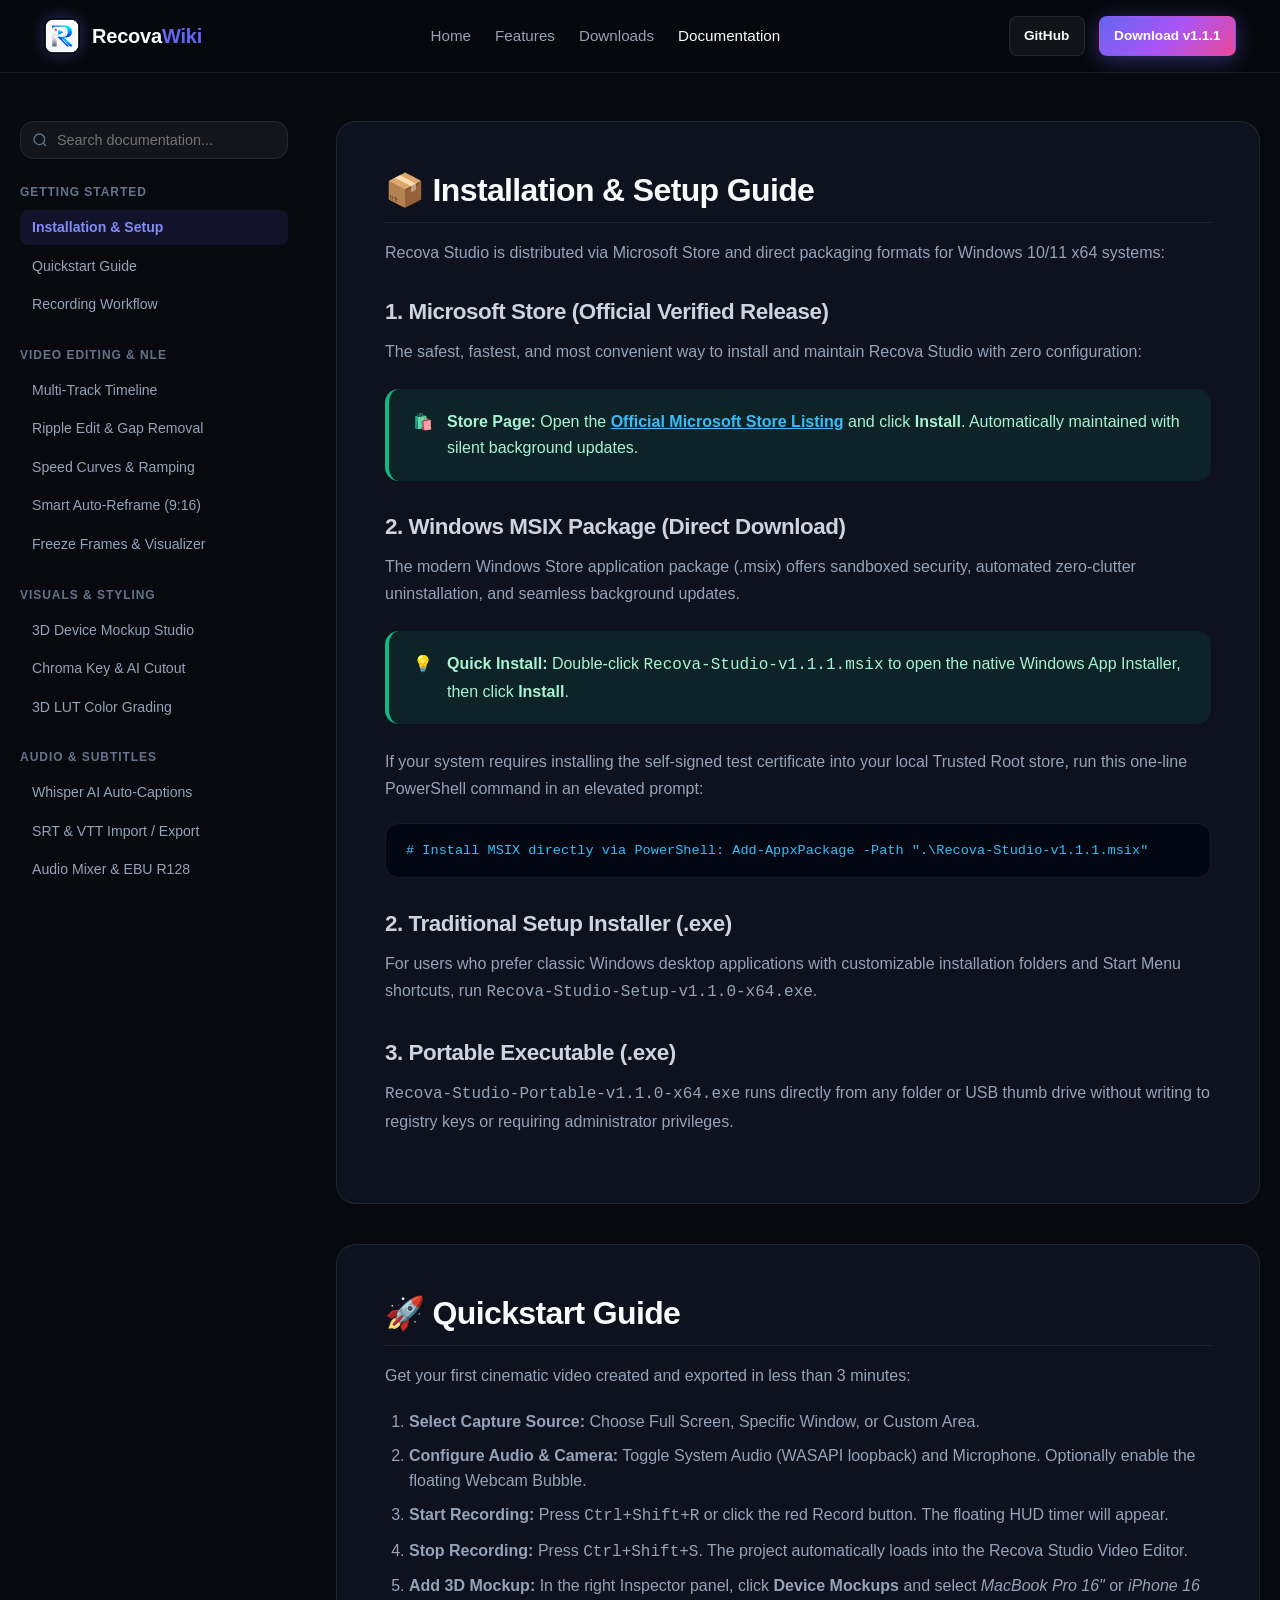
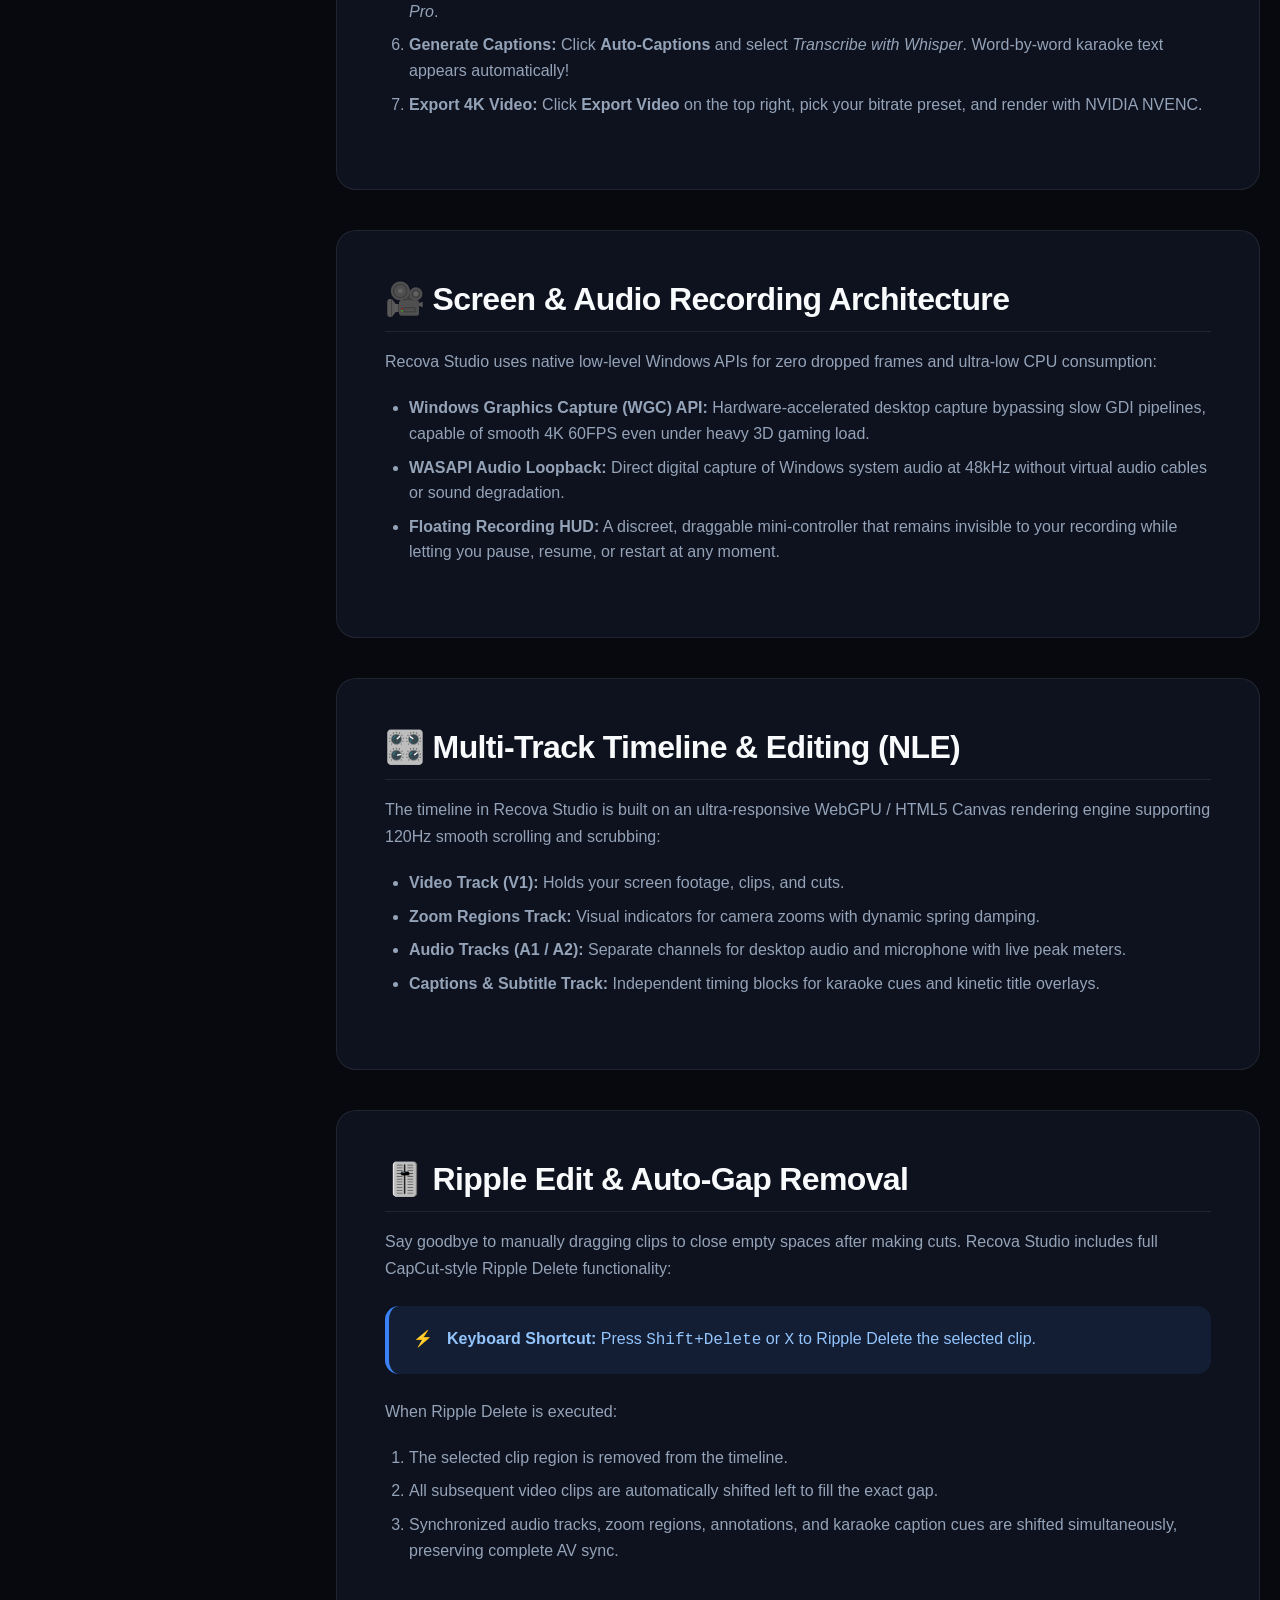
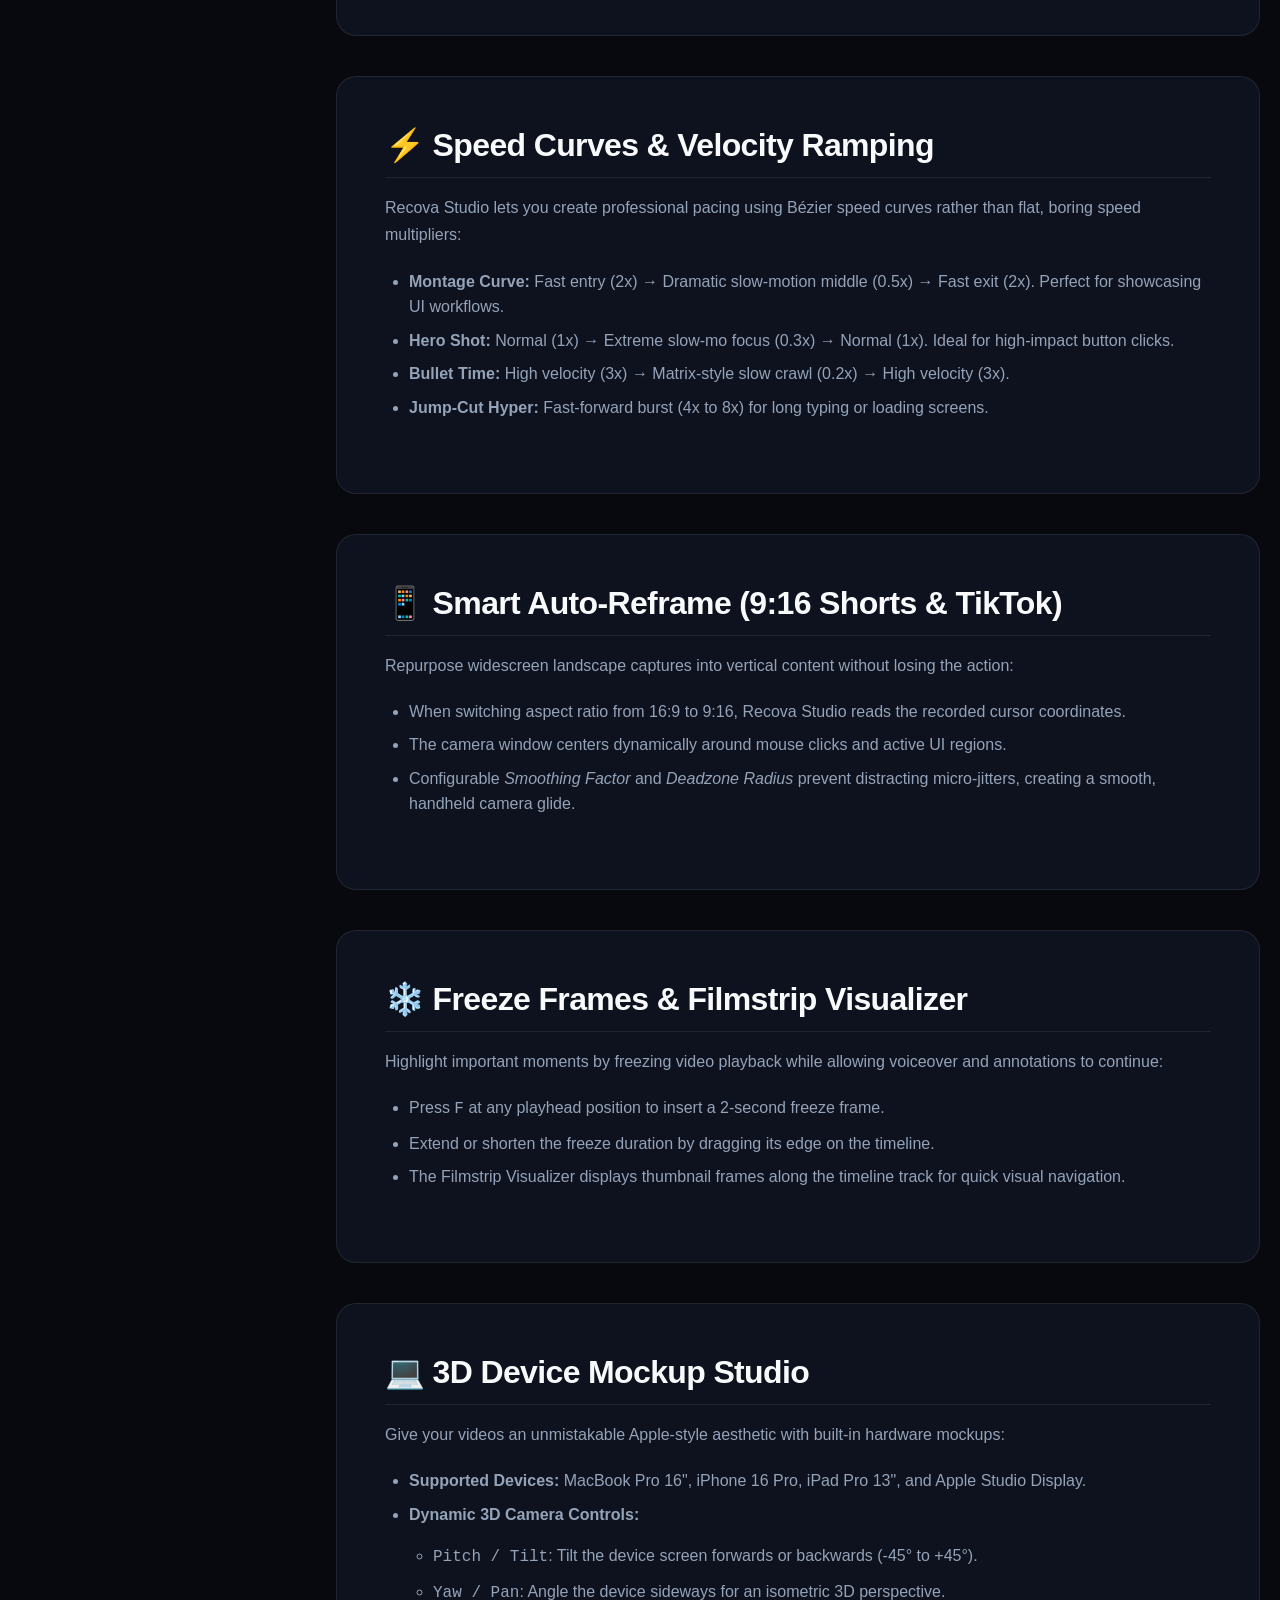
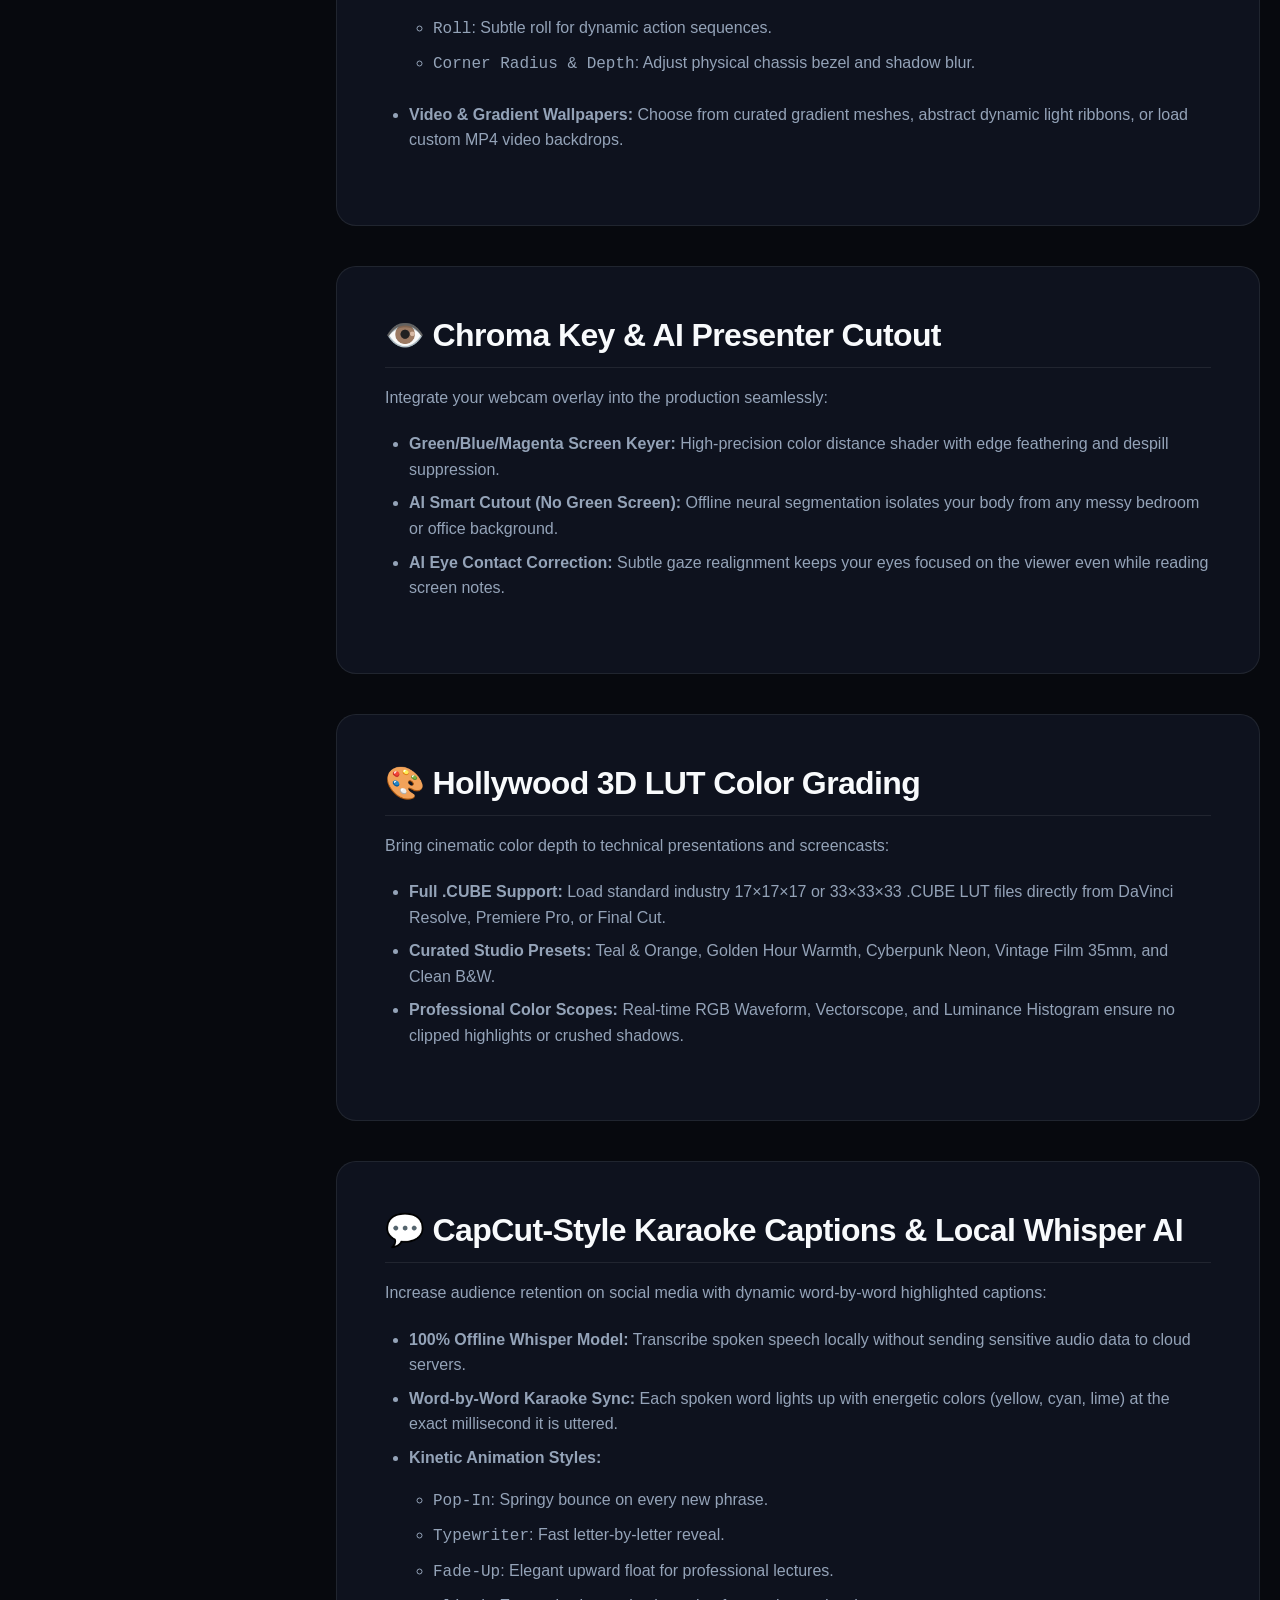
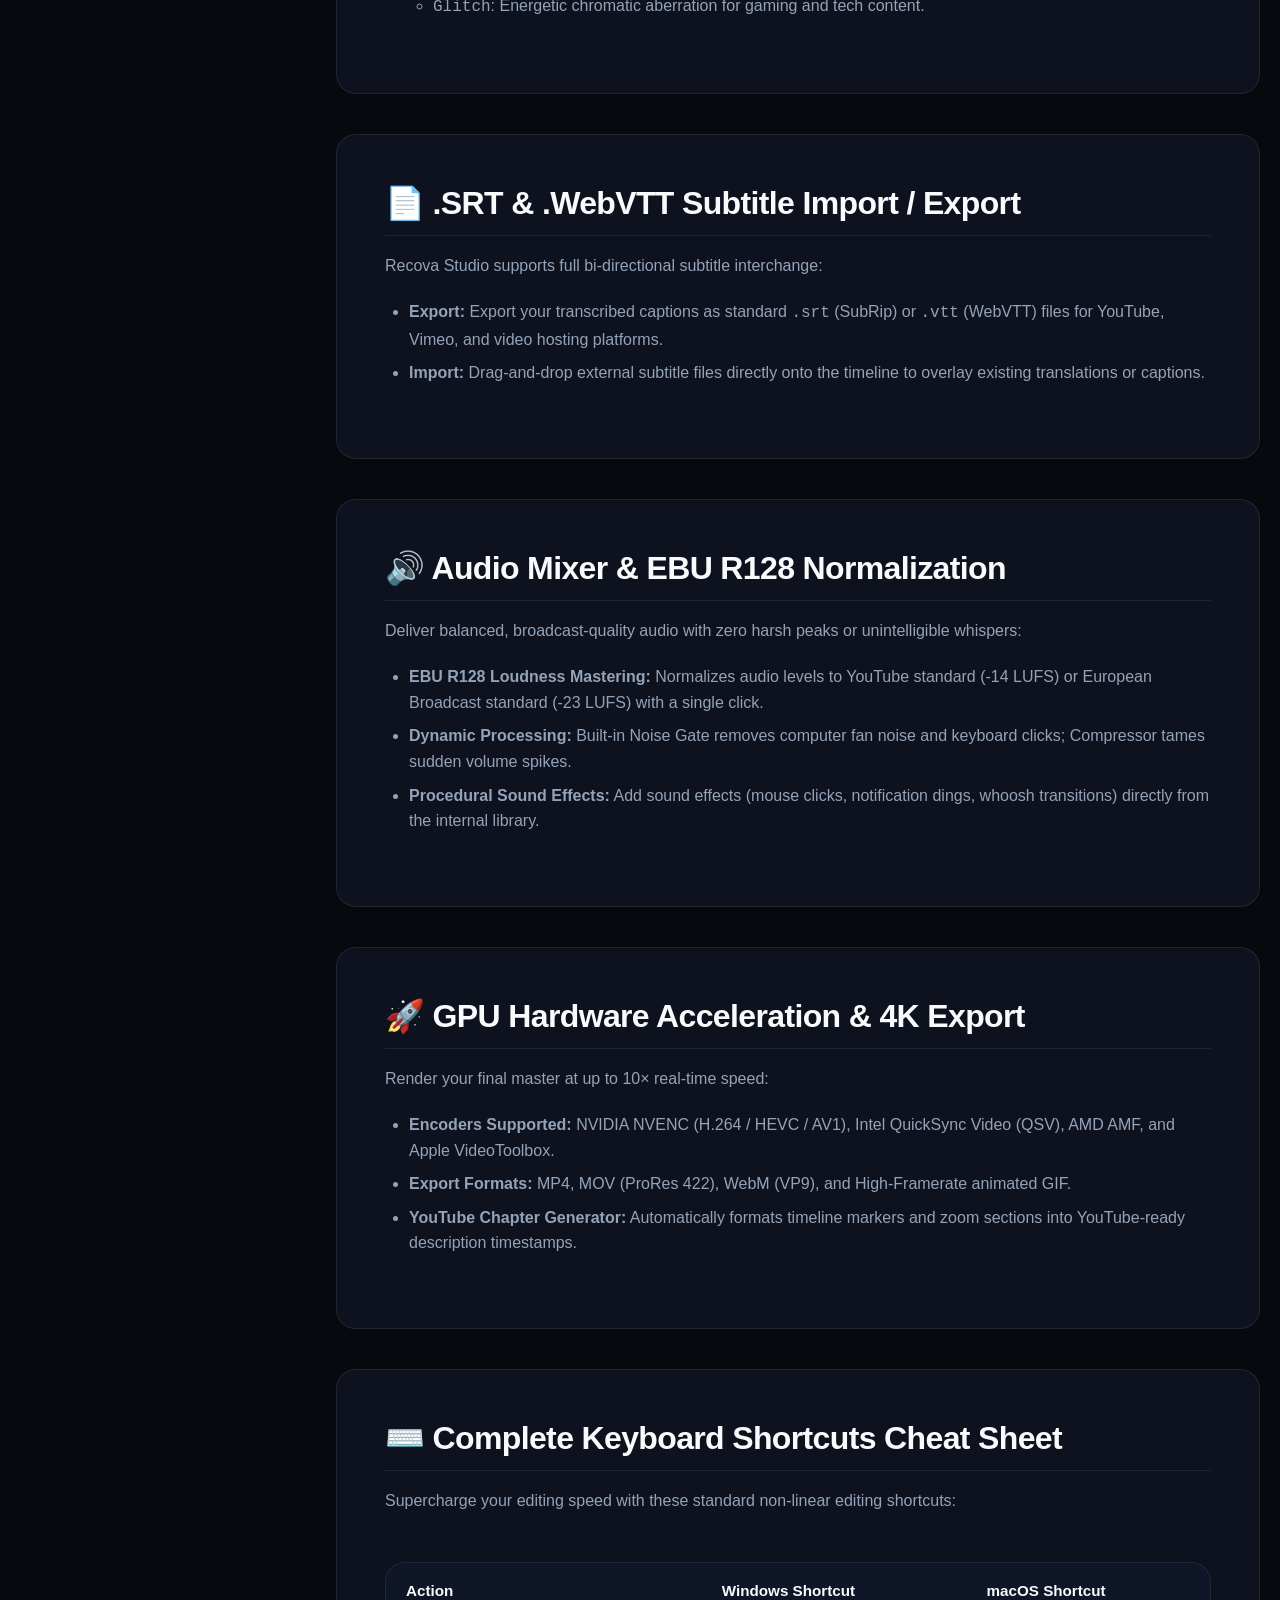
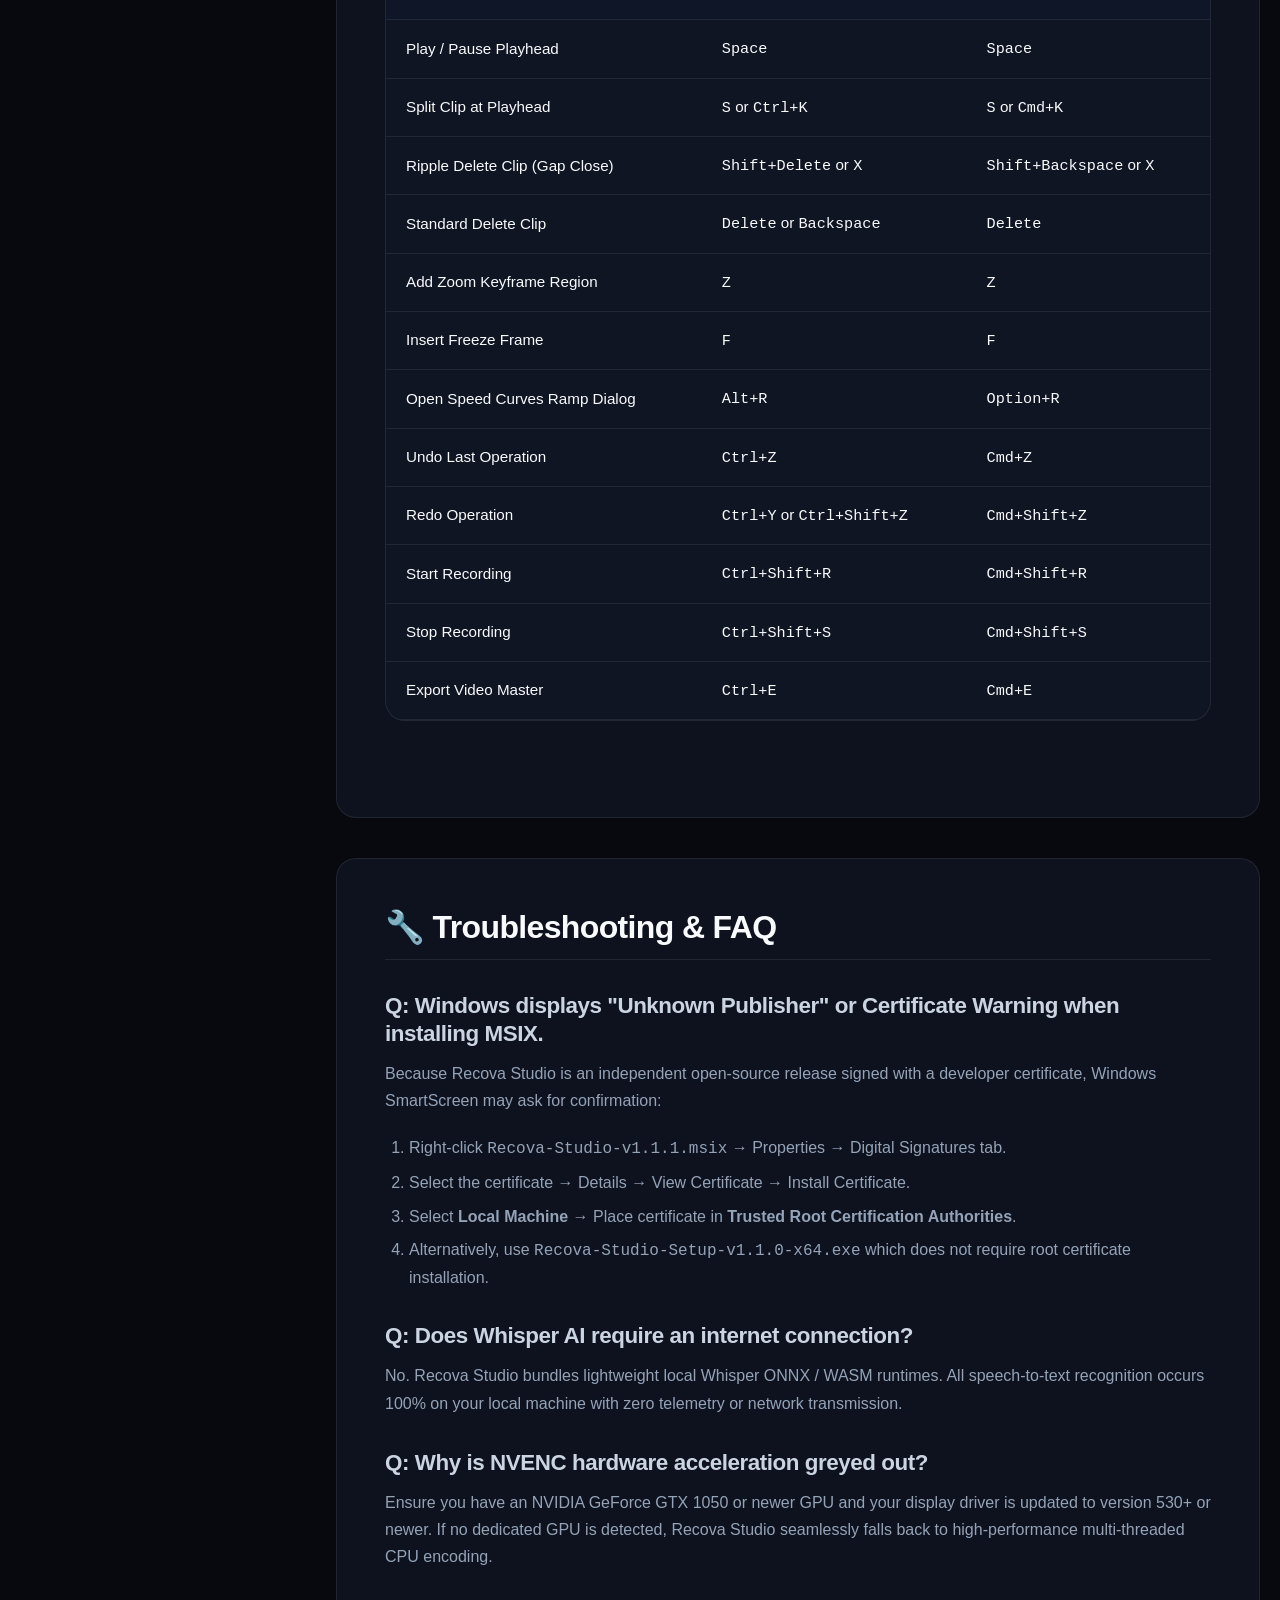
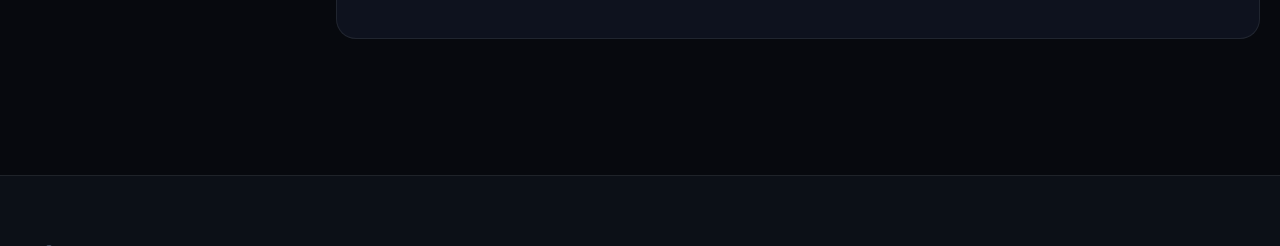
==== commit 2cca1ac1: "feat: add official Microsoft Store listing (9pkq761db2ln) to website, docs, and readme" ====
--- a/docs.html
+++ b/docs.html
@@ -97,9 +97,16 @@
       <!-- Section: Installation -->
       <article id="installation" class="docs-article">
         <h2>📦 Installation & Setup Guide</h2>
-        <p>Recova Studio is distributed in three official packaging formats for Windows 10/11 x64 systems:</p>
-
-        <h3>1. Windows MSIX Package (Recommended)</h3>
+        <p>Recova Studio is distributed via Microsoft Store and direct packaging formats for Windows 10/11 x64 systems:</p>
+
+        <h3>1. Microsoft Store (Official Verified Release)</h3>
+        <p>The safest, fastest, and most convenient way to install and maintain Recova Studio with zero configuration:</p>
+        <div class="callout callout-tip">
+          <div>🛍️</div>
+          <div><strong>Store Page:</strong> Open the <a href="https://apps.microsoft.com/detail/9pkq761db2ln?hl=en-GB&gl=BD" target="_blank" rel="noopener noreferrer" style="color: #38bdf8; font-weight: 700; text-decoration: underline;">Official Microsoft Store Listing</a> and click <strong>Install</strong>. Automatically maintained with silent background updates.</div>
+        </div>
+
+        <h3>2. Windows MSIX Package (Direct Download)</h3>
         <p>The modern Windows Store application package (.msix) offers sandboxed security, automated zero-clutter uninstallation, and seamless background updates.</p>
         <div class="callout callout-tip">
           <div>💡</div>
--- a/style.css
+++ b/style.css
@@ -228,6 +228,20 @@
   background: rgba(255, 255, 255, 0.1);
   border-color: rgba(255, 255, 255, 0.2);
   transform: translateY(-2px);
+}
+
+.btn-store {
+  background: #0078d4;
+  color: #ffffff;
+  border-color: #0078d4;
+  box-shadow: 0 4px 18px rgba(0, 120, 212, 0.4);
+}
+
+.btn-store:hover {
+  background: #106ebe;
+  transform: translateY(-2px);
+  box-shadow: 0 6px 26px rgba(0, 120, 212, 0.6);
+  color: #ffffff;
 }
 
 .btn-sm {
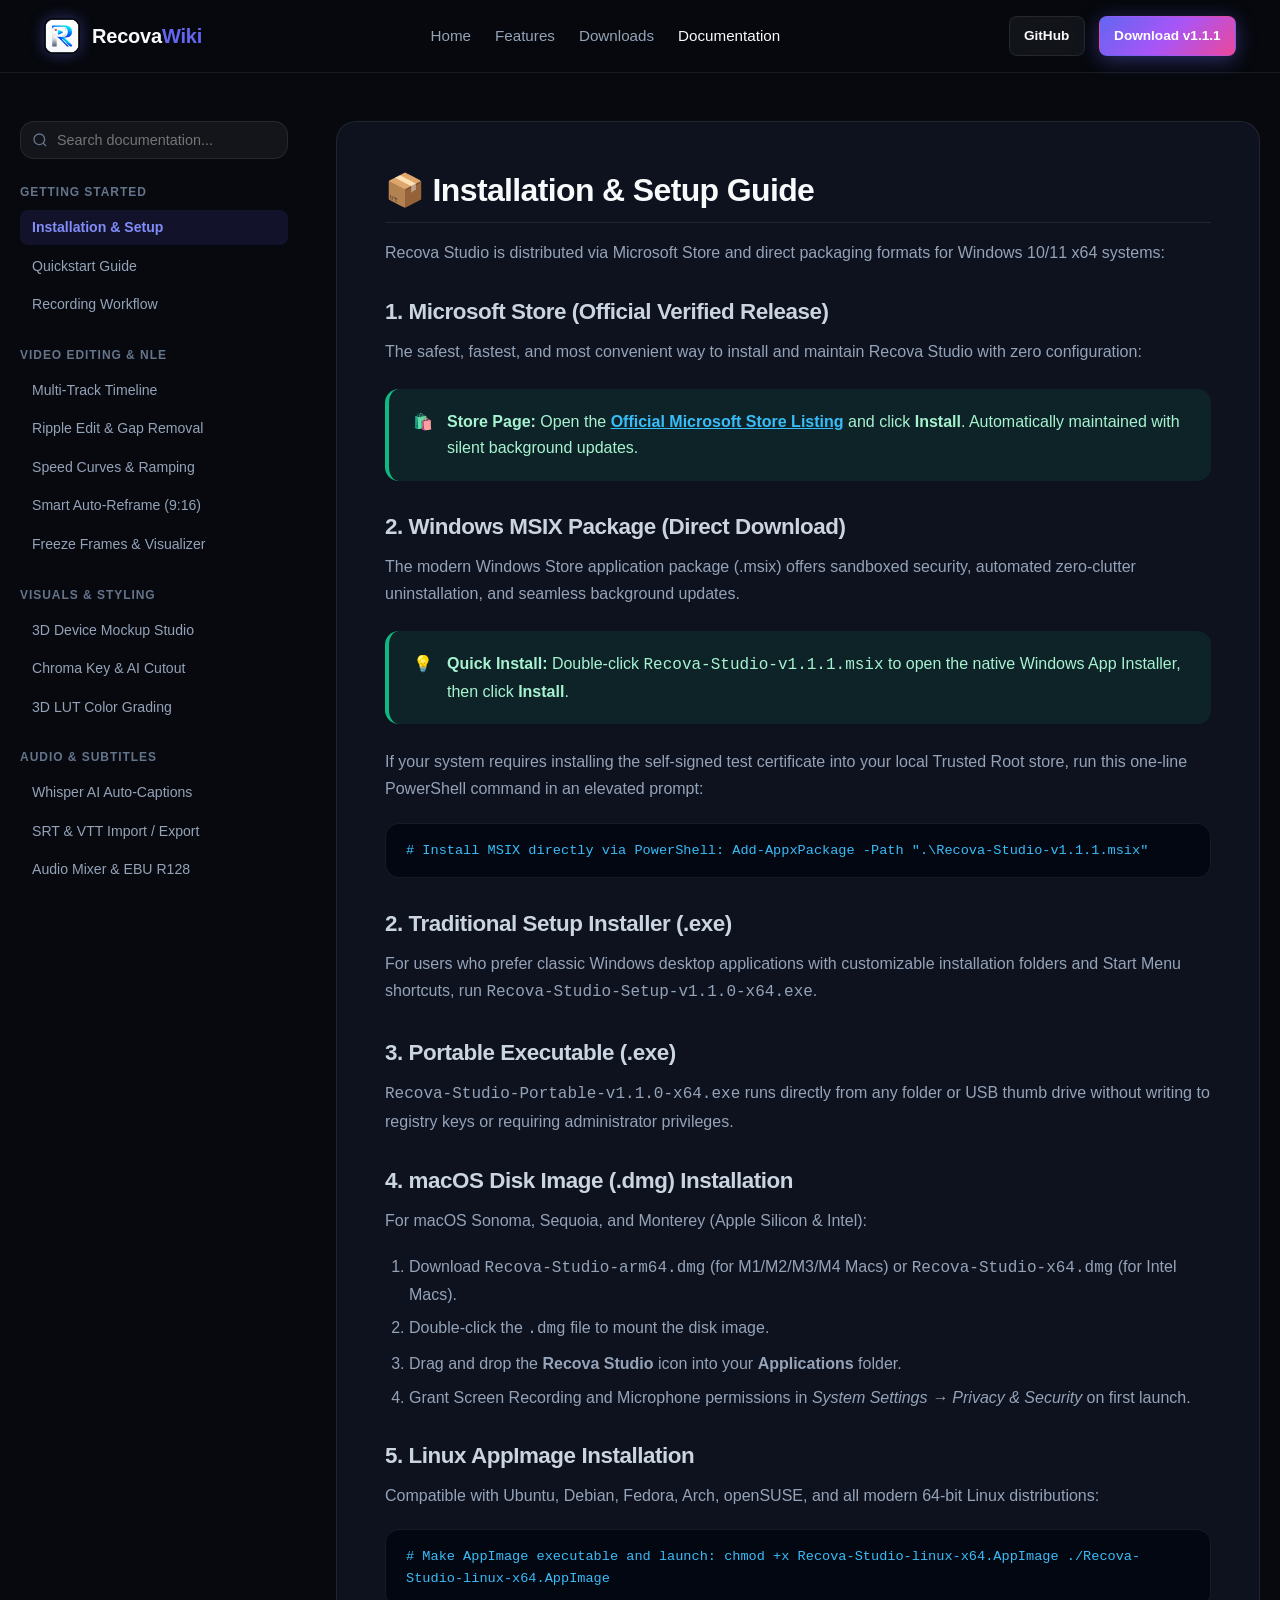
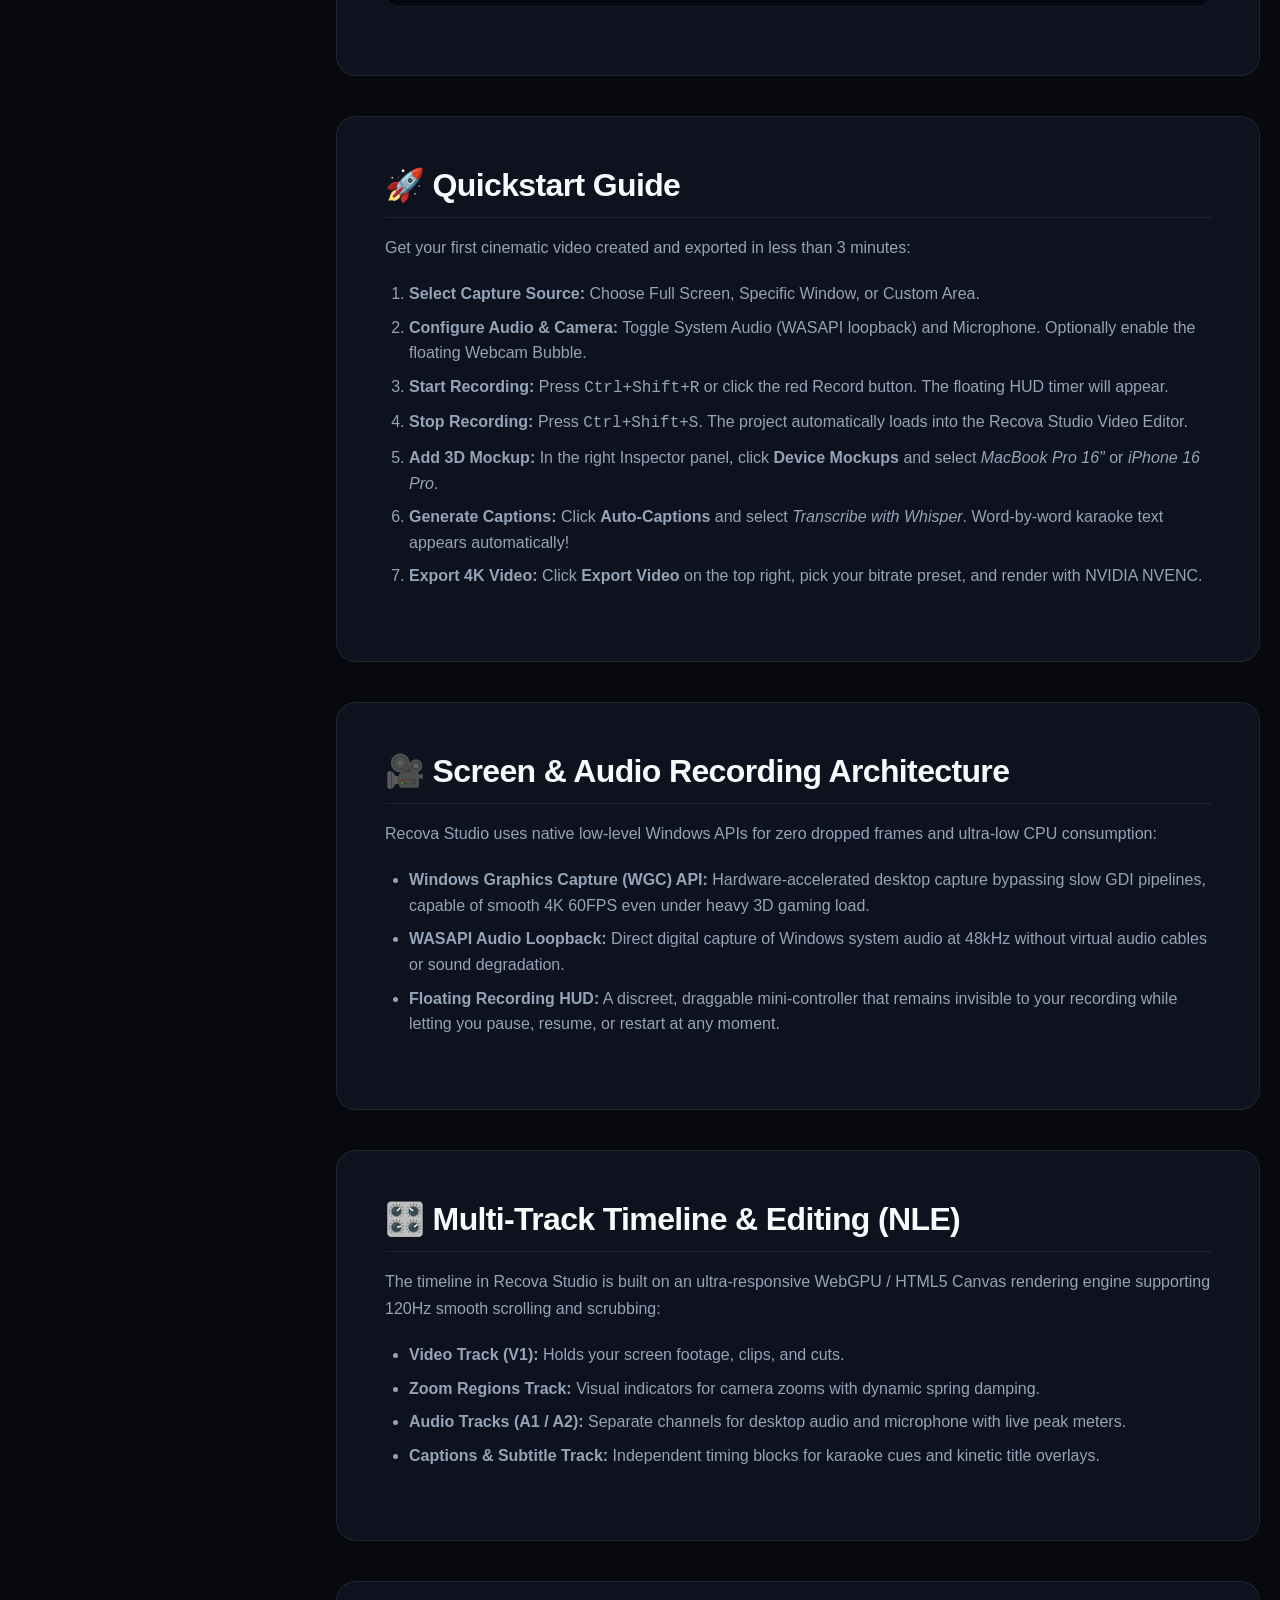
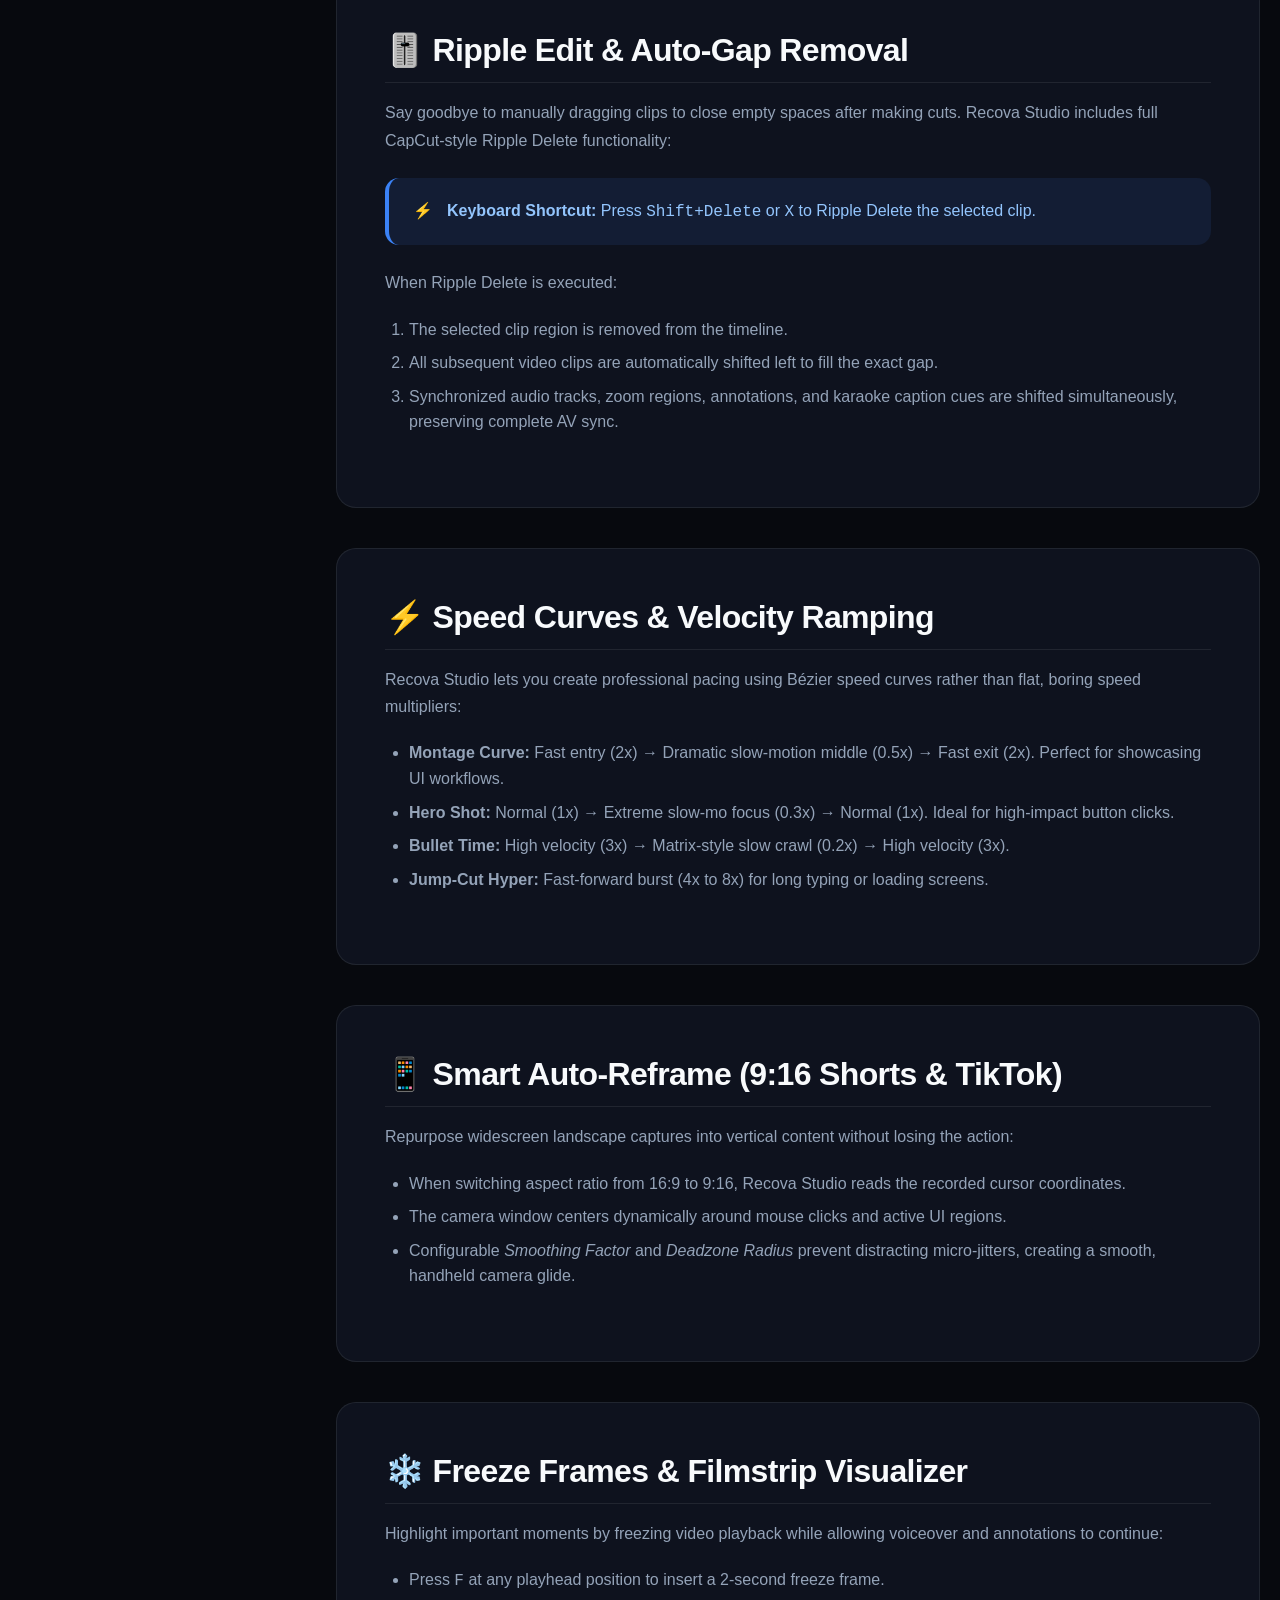
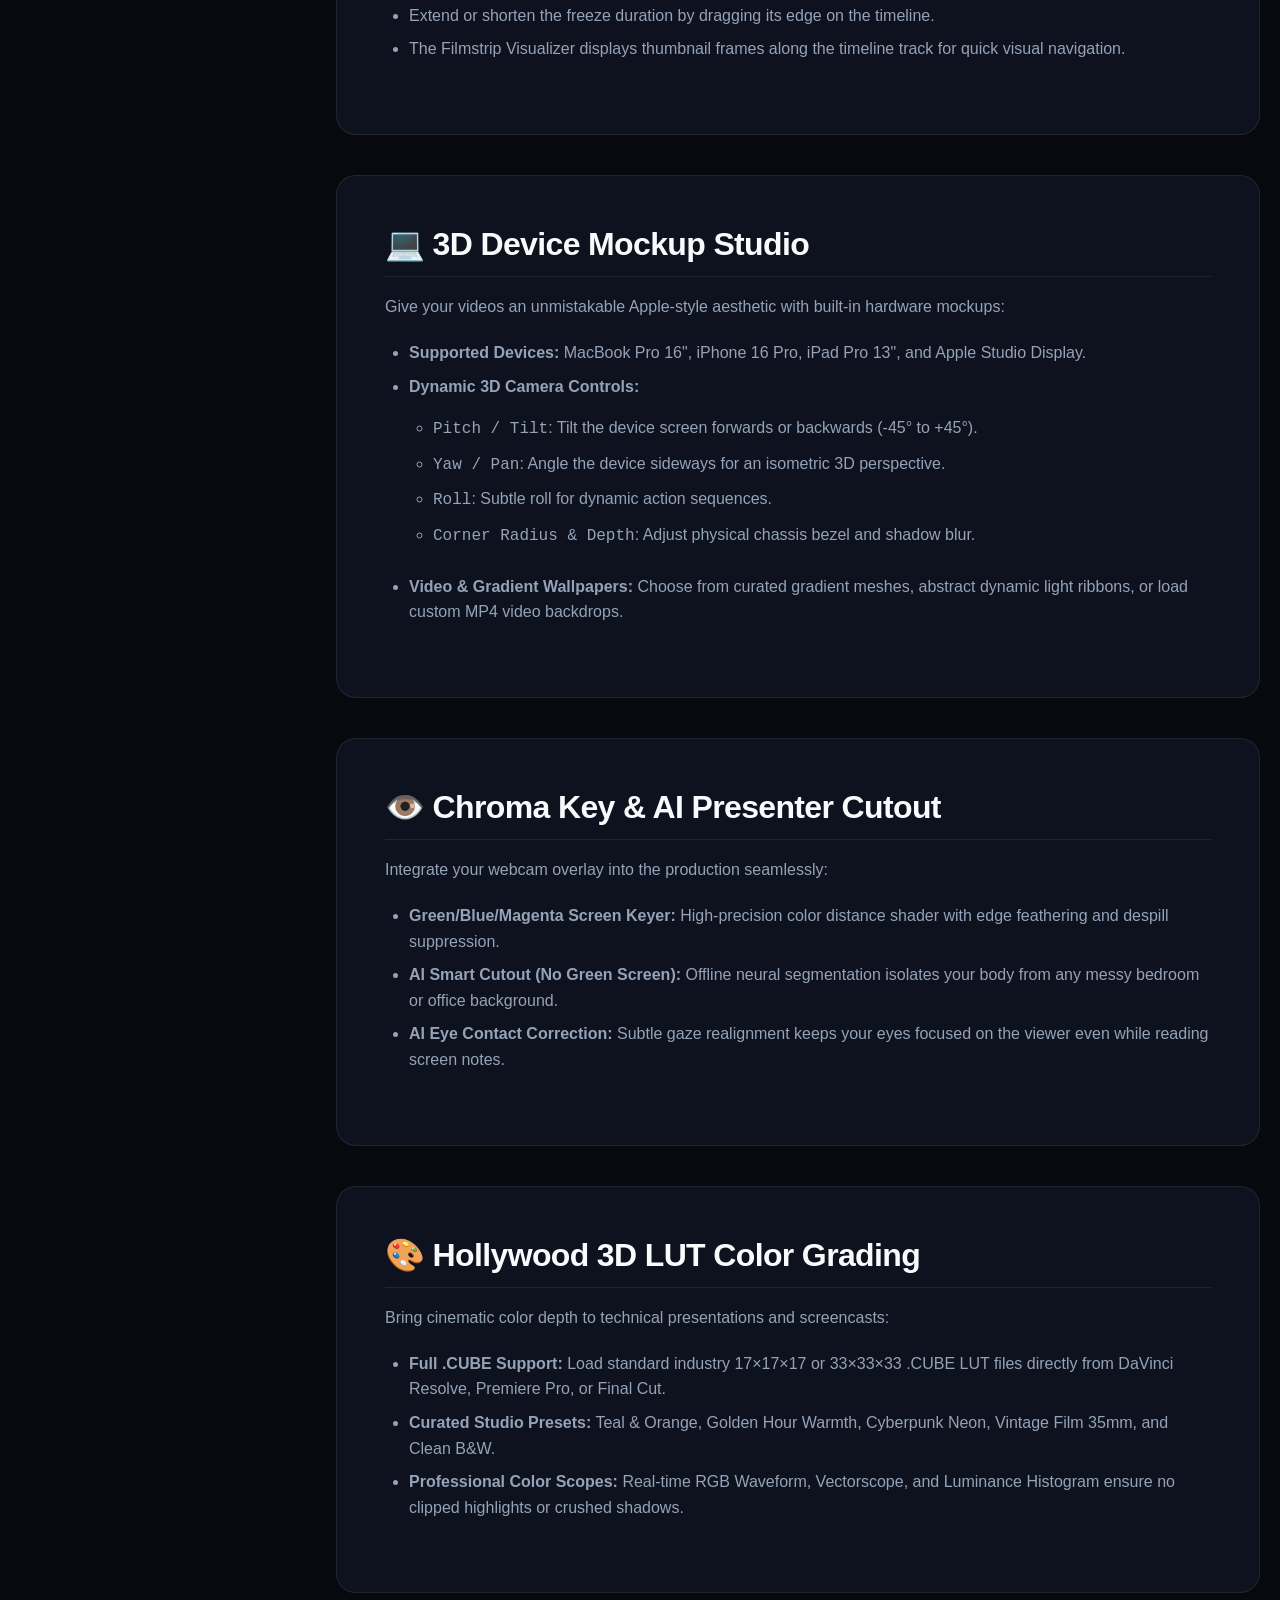
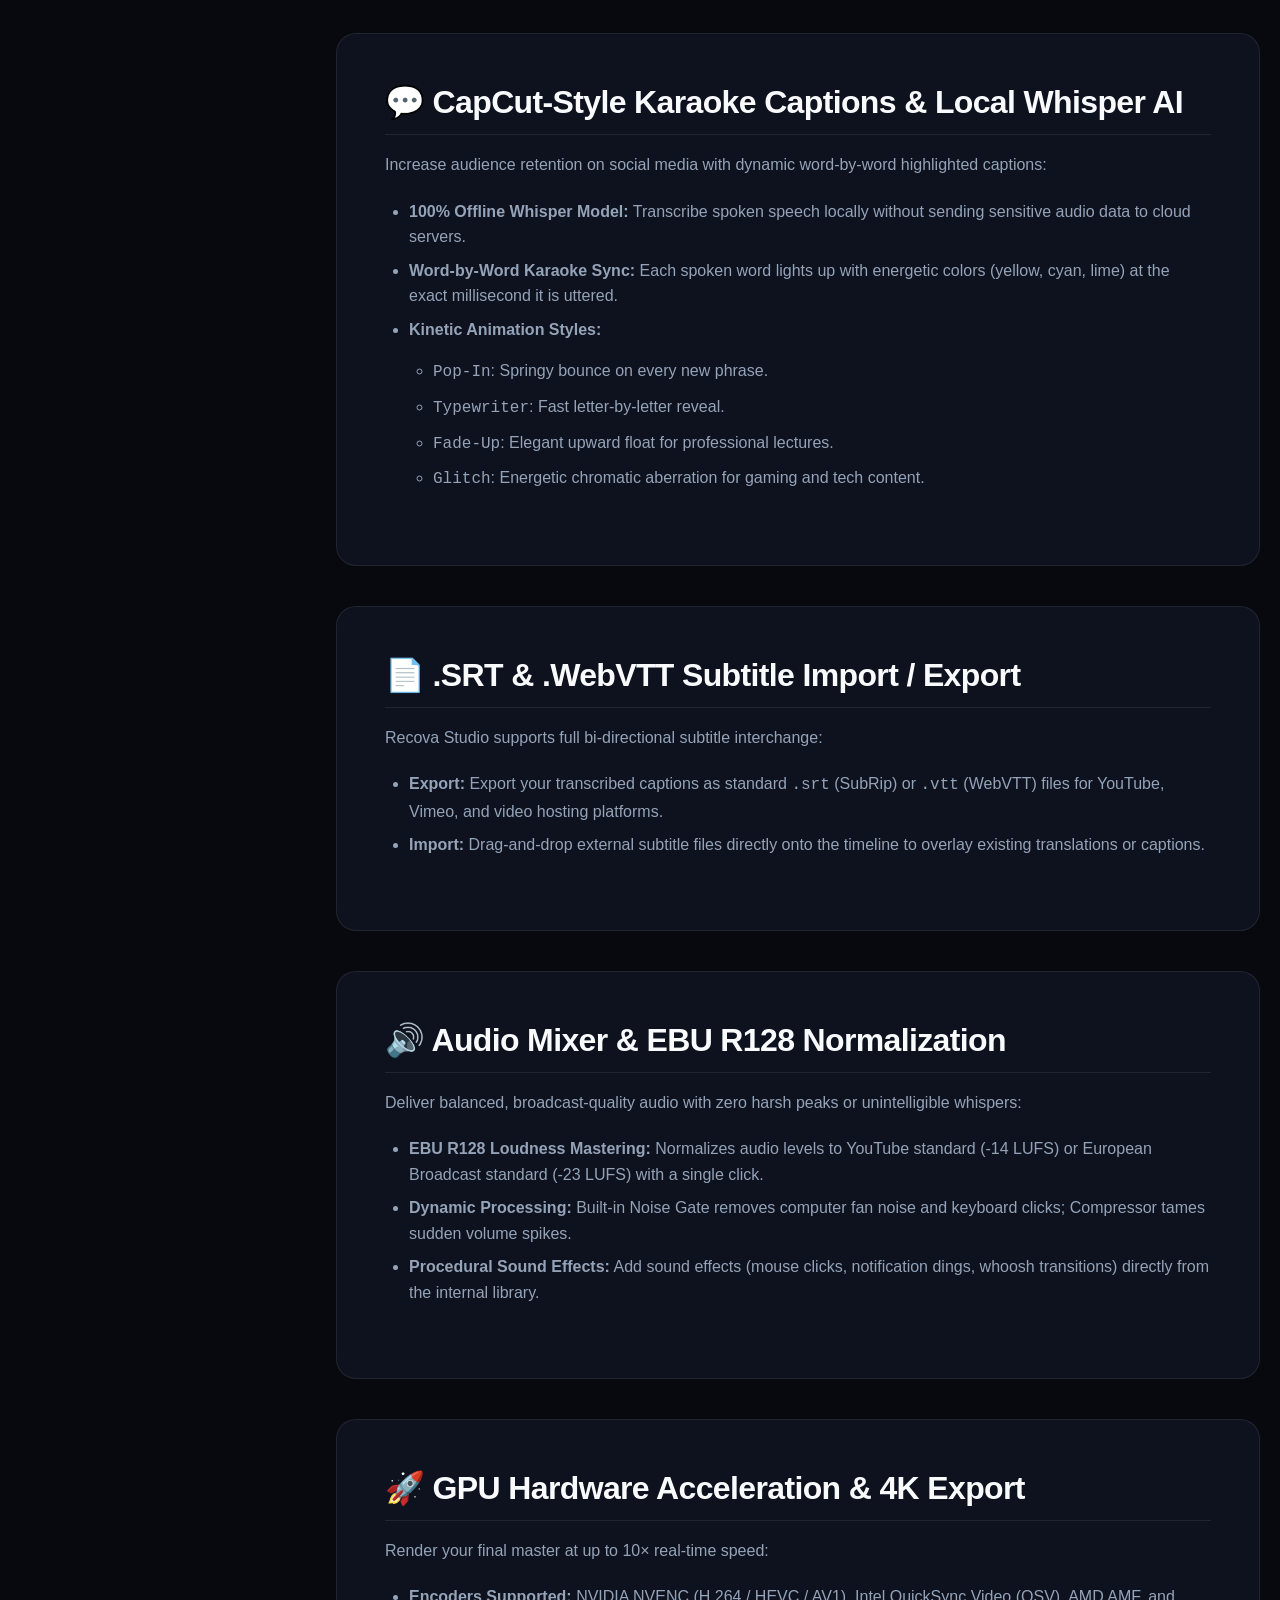
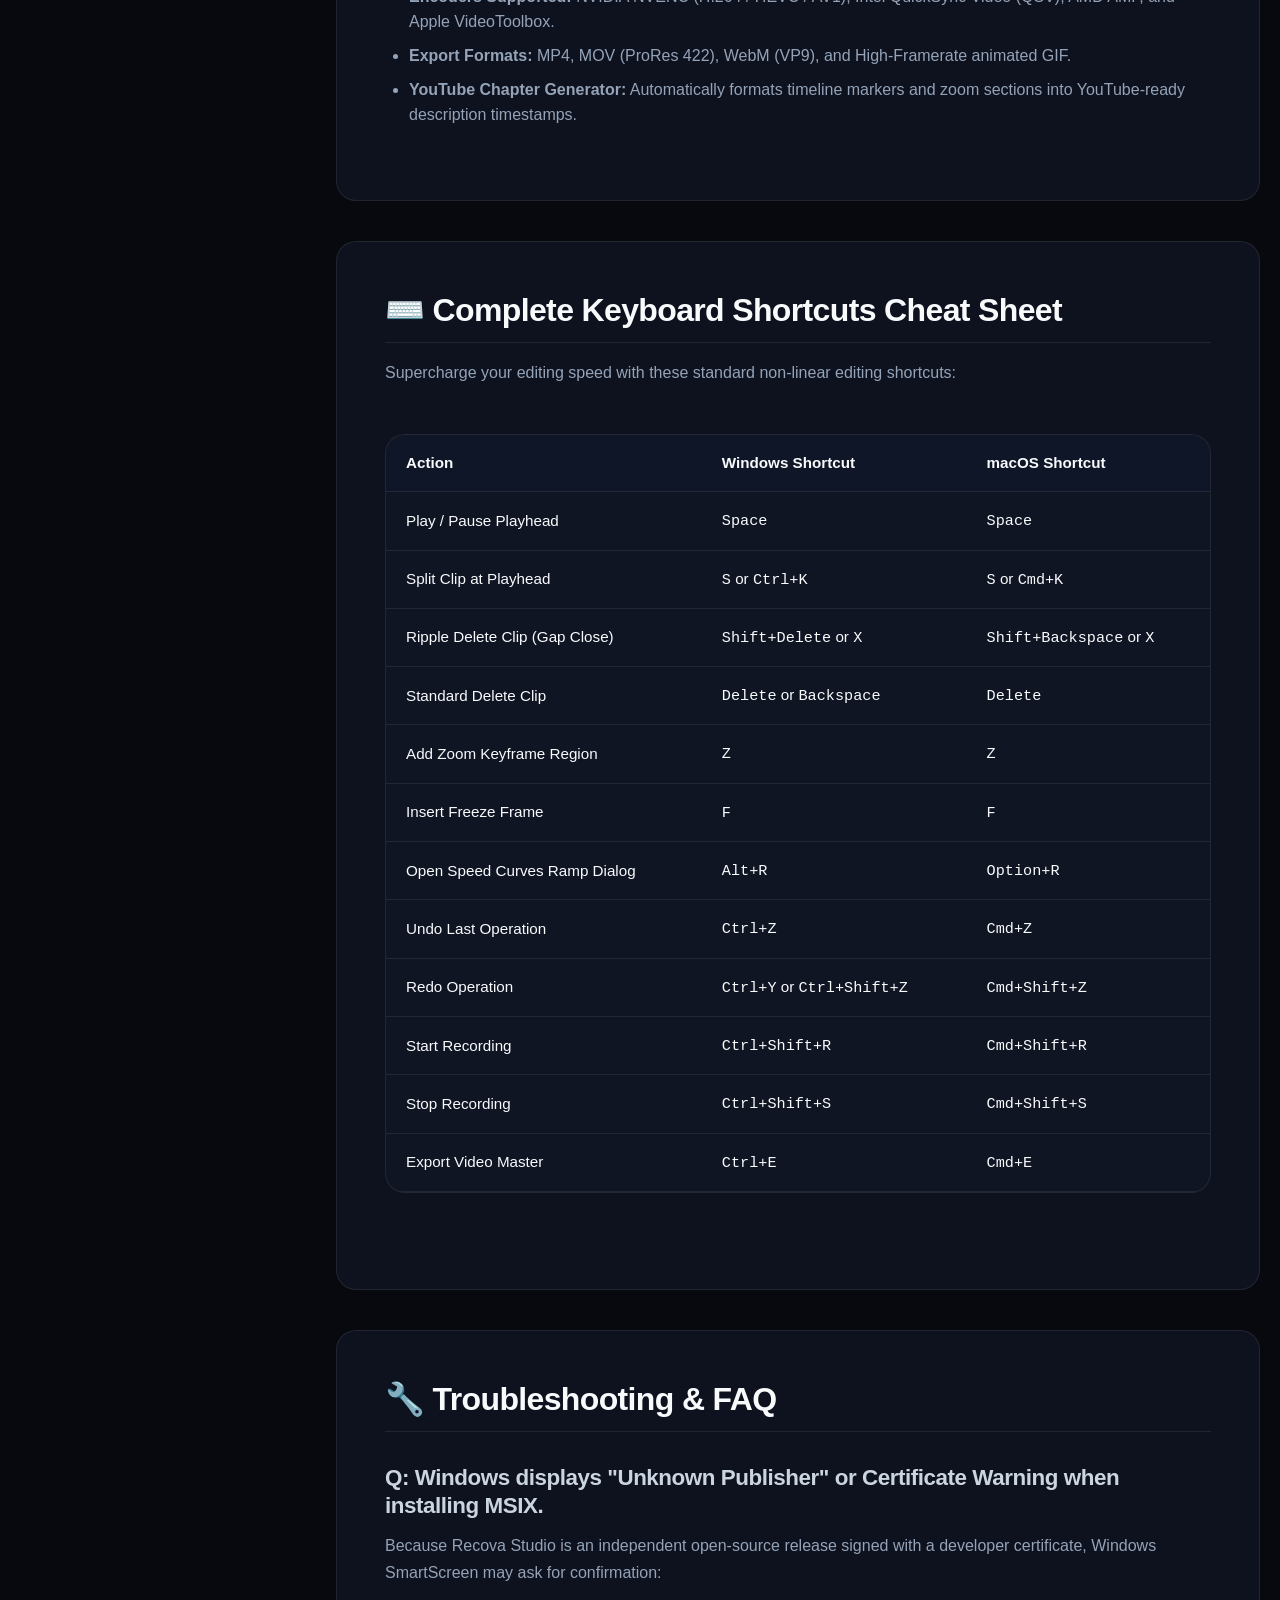
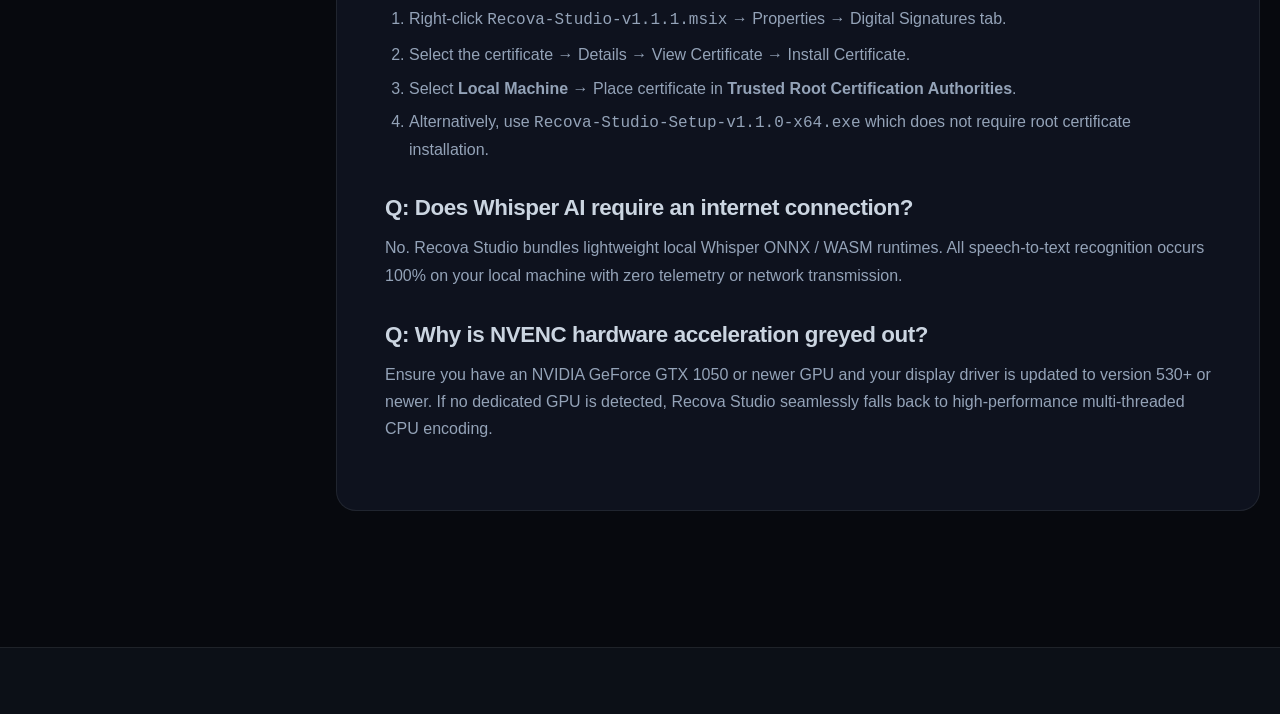
==== commit 1873a20d: "feat: add macOS (.dmg) and Linux (.AppImage) download packages and installation guides" ====
--- a/docs.html
+++ b/docs.html
@@ -124,6 +124,23 @@
 
         <h3>3. Portable Executable (.exe)</h3>
         <p><code>Recova-Studio-Portable-v1.1.0-x64.exe</code> runs directly from any folder or USB thumb drive without writing to registry keys or requiring administrator privileges.</p>
+
+        <h3>4. macOS Disk Image (.dmg) Installation</h3>
+        <p>For macOS Sonoma, Sequoia, and Monterey (Apple Silicon & Intel):</p>
+        <ol>
+          <li>Download <code>Recova-Studio-arm64.dmg</code> (for M1/M2/M3/M4 Macs) or <code>Recova-Studio-x64.dmg</code> (for Intel Macs).</li>
+          <li>Double-click the <code>.dmg</code> file to mount the disk image.</li>
+          <li>Drag and drop the <strong>Recova Studio</strong> icon into your <strong>Applications</strong> folder.</li>
+          <li>Grant Screen Recording and Microphone permissions in <em>System Settings → Privacy & Security</em> on first launch.</li>
+        </ol>
+
+        <h3>5. Linux AppImage Installation</h3>
+        <p>Compatible with Ubuntu, Debian, Fedora, Arch, openSUSE, and all modern 64-bit Linux distributions:</p>
+        <div class="code-block">
+# Make AppImage executable and launch:
+chmod +x Recova-Studio-linux-x64.AppImage
+./Recova-Studio-linux-x64.AppImage
+        </div>
       </article>
 
       <!-- Section: Quickstart -->
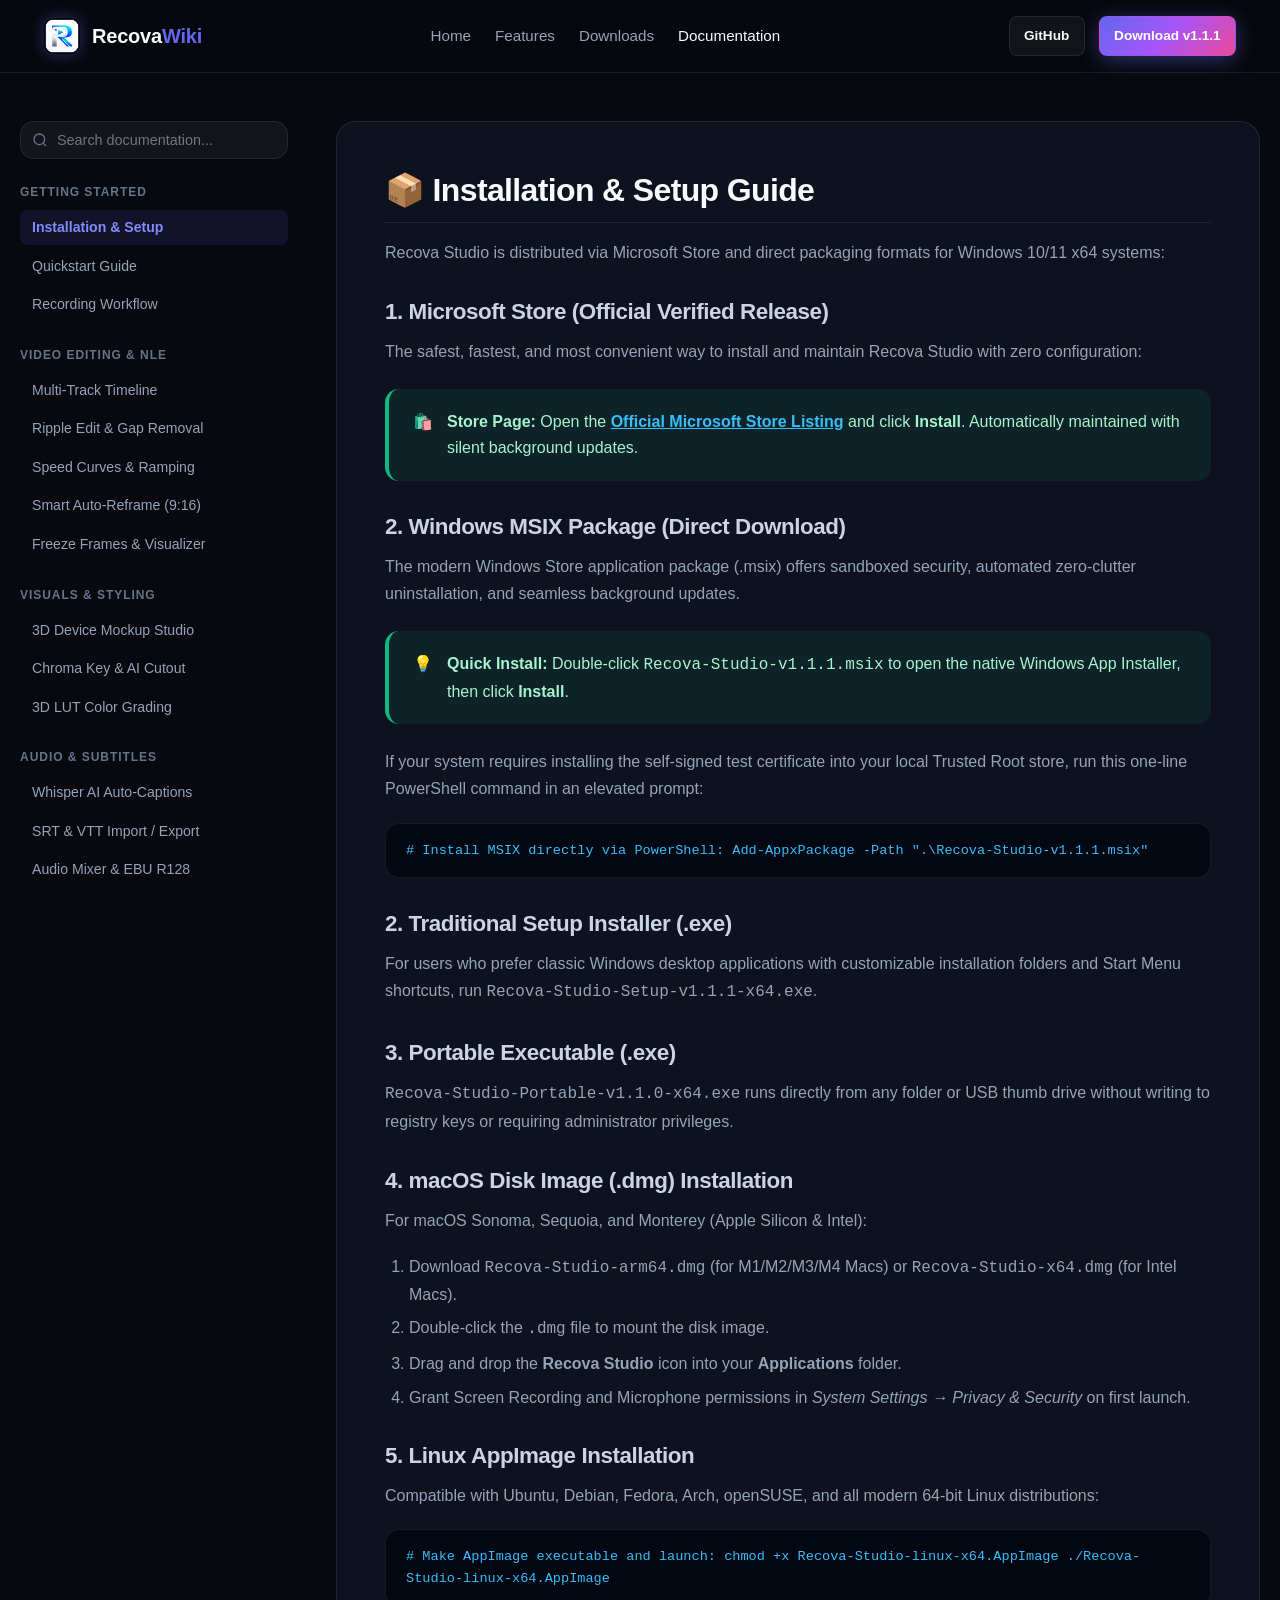
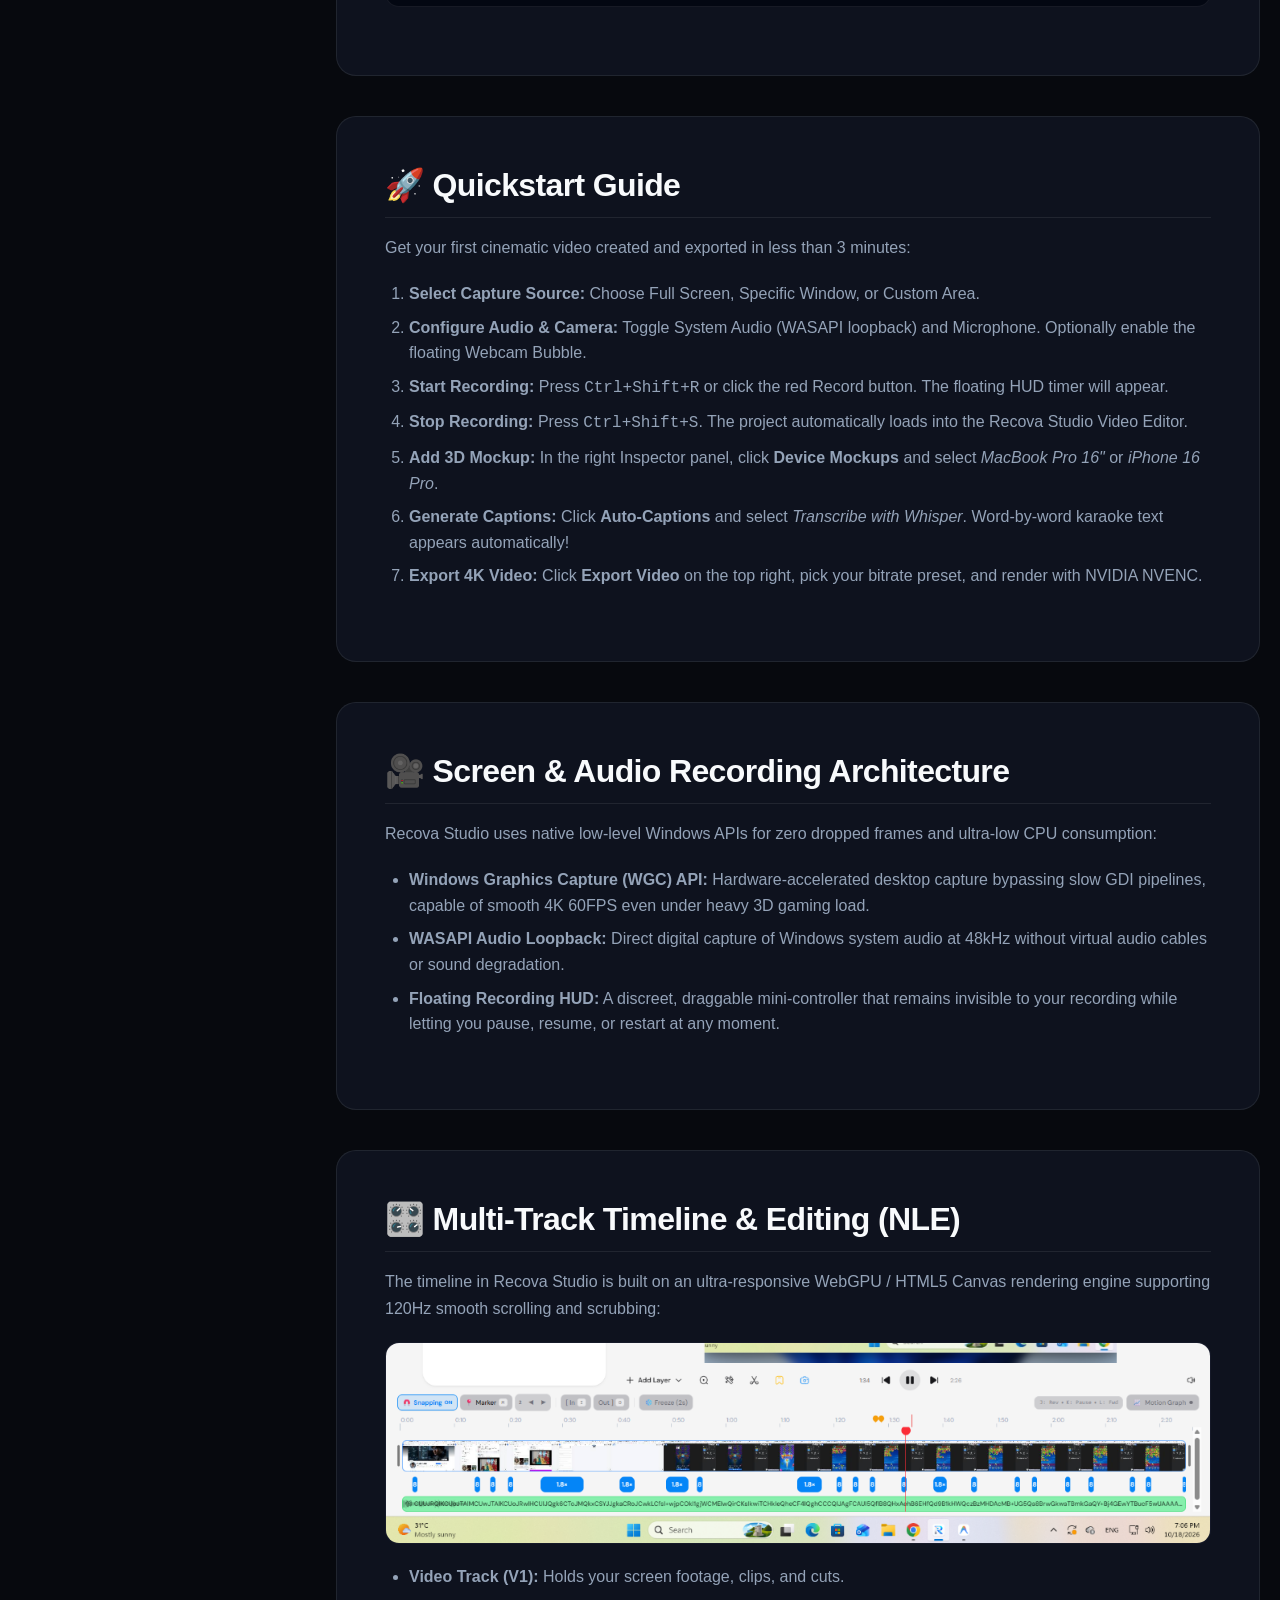
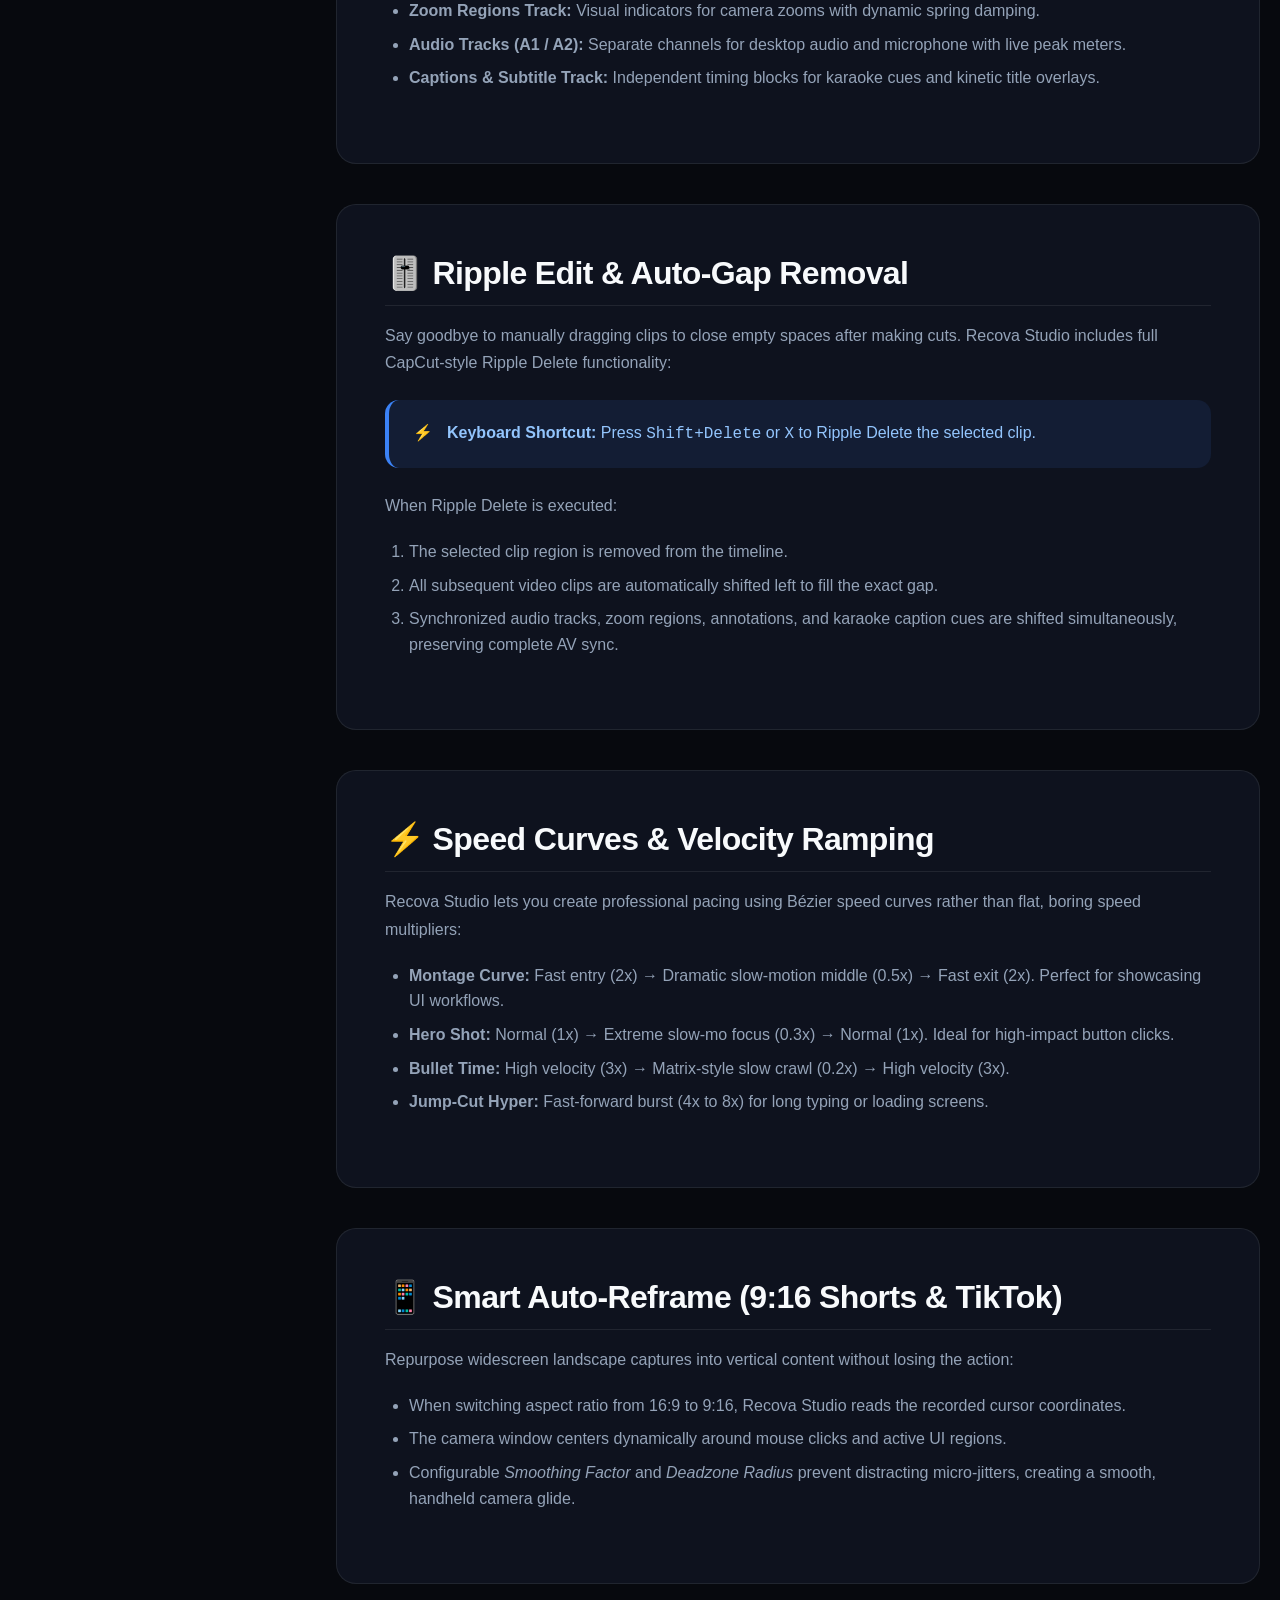
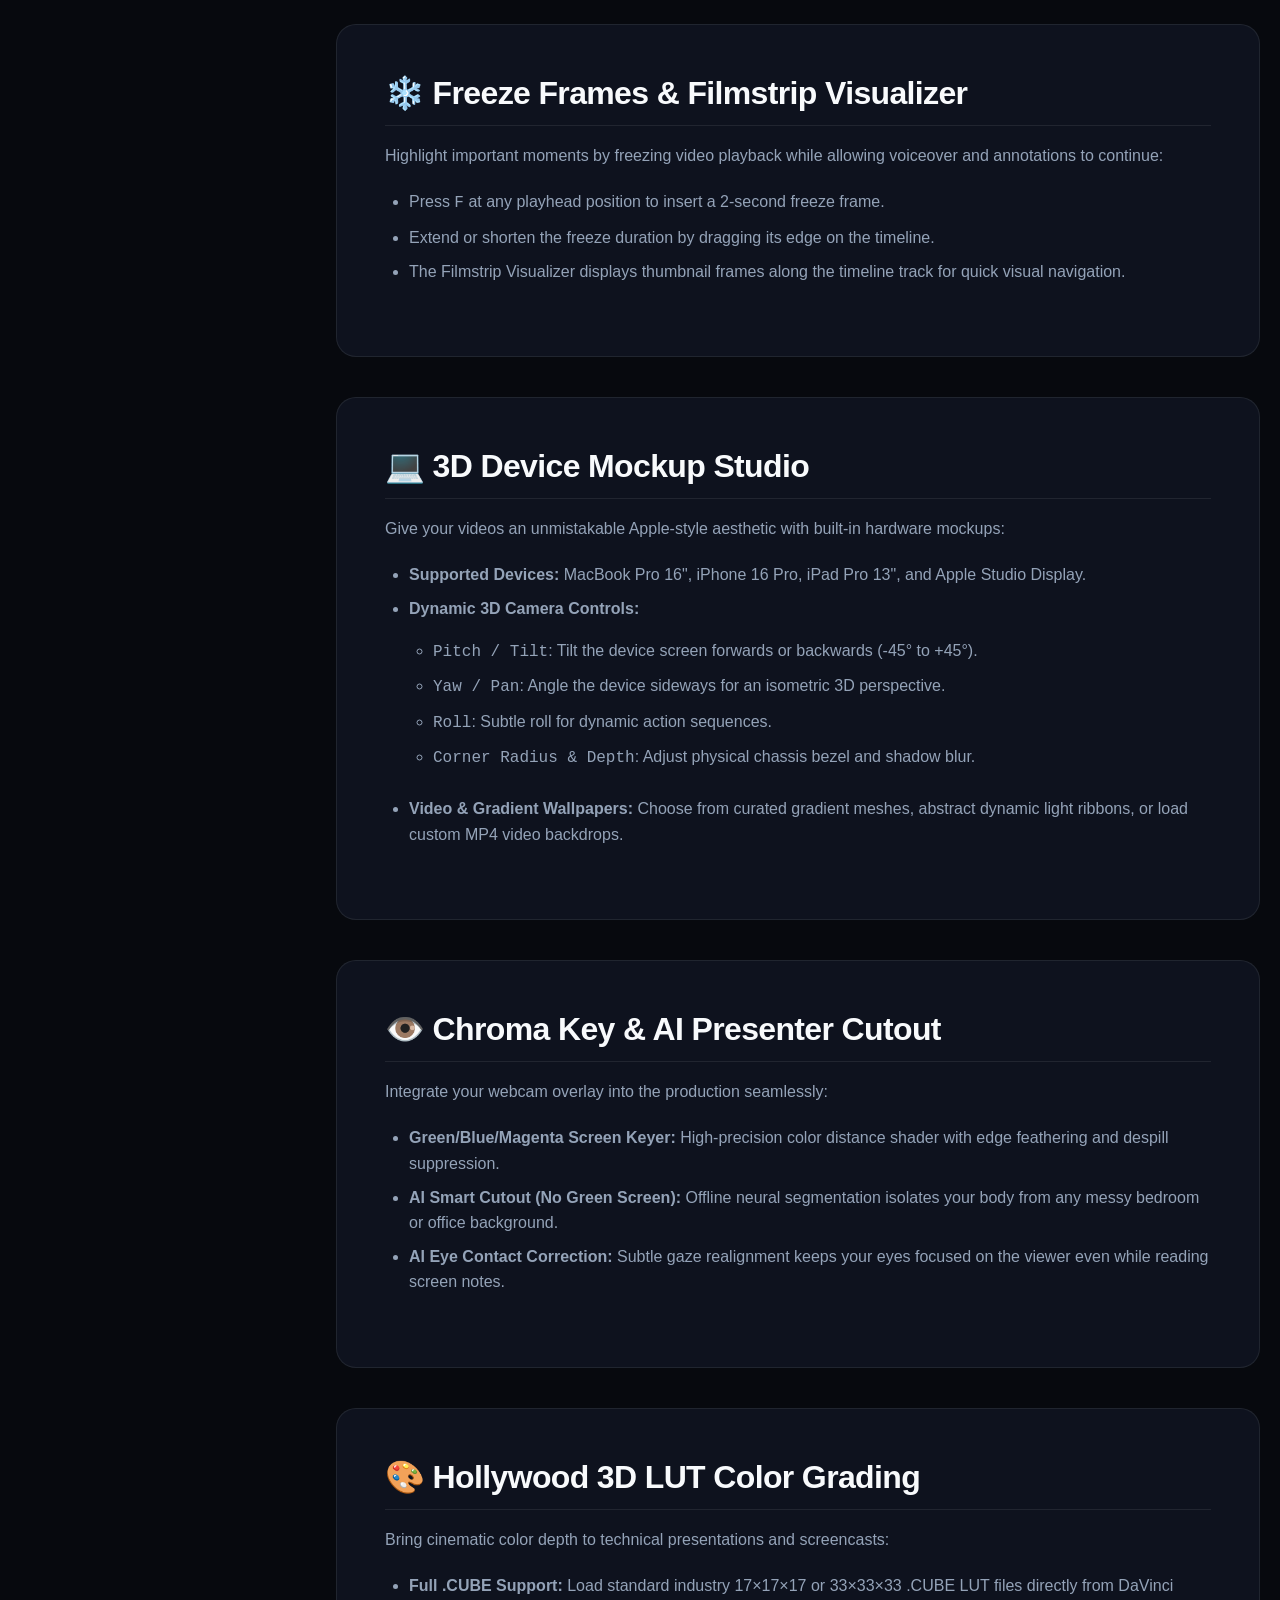
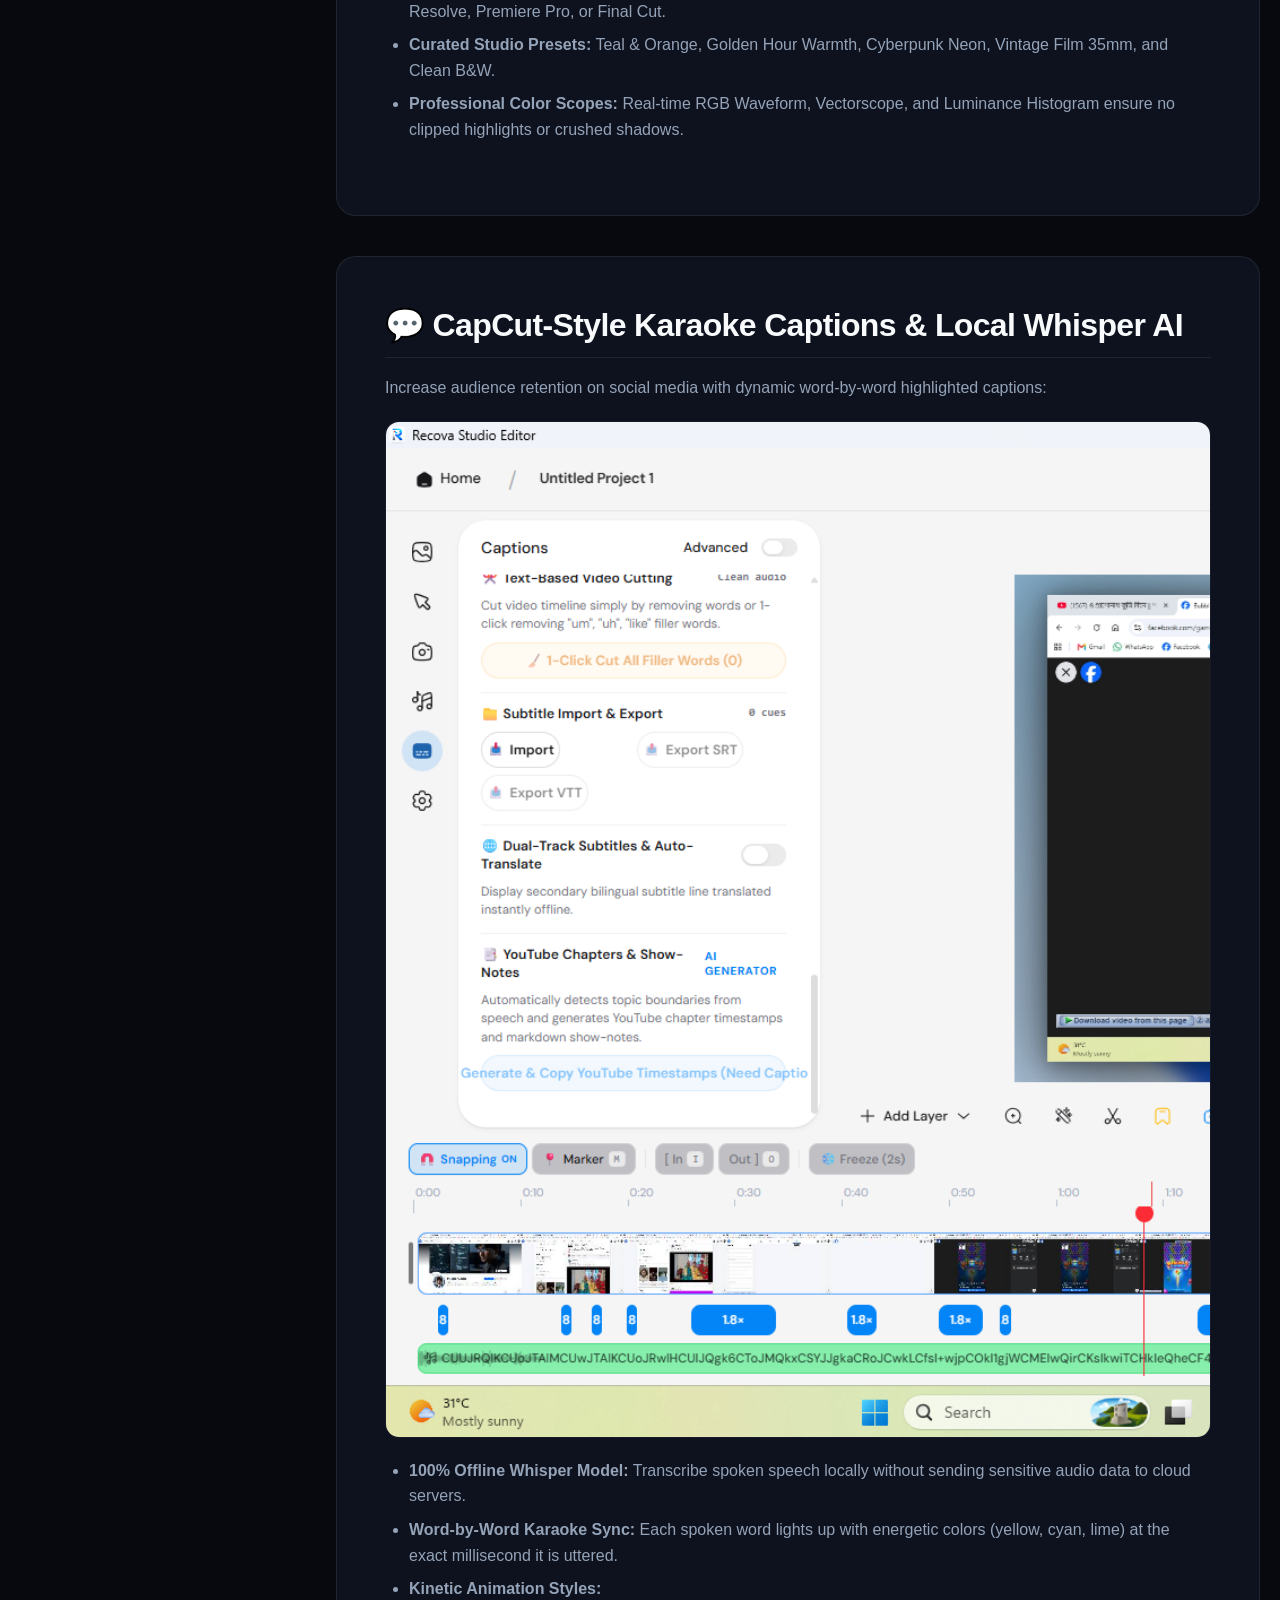
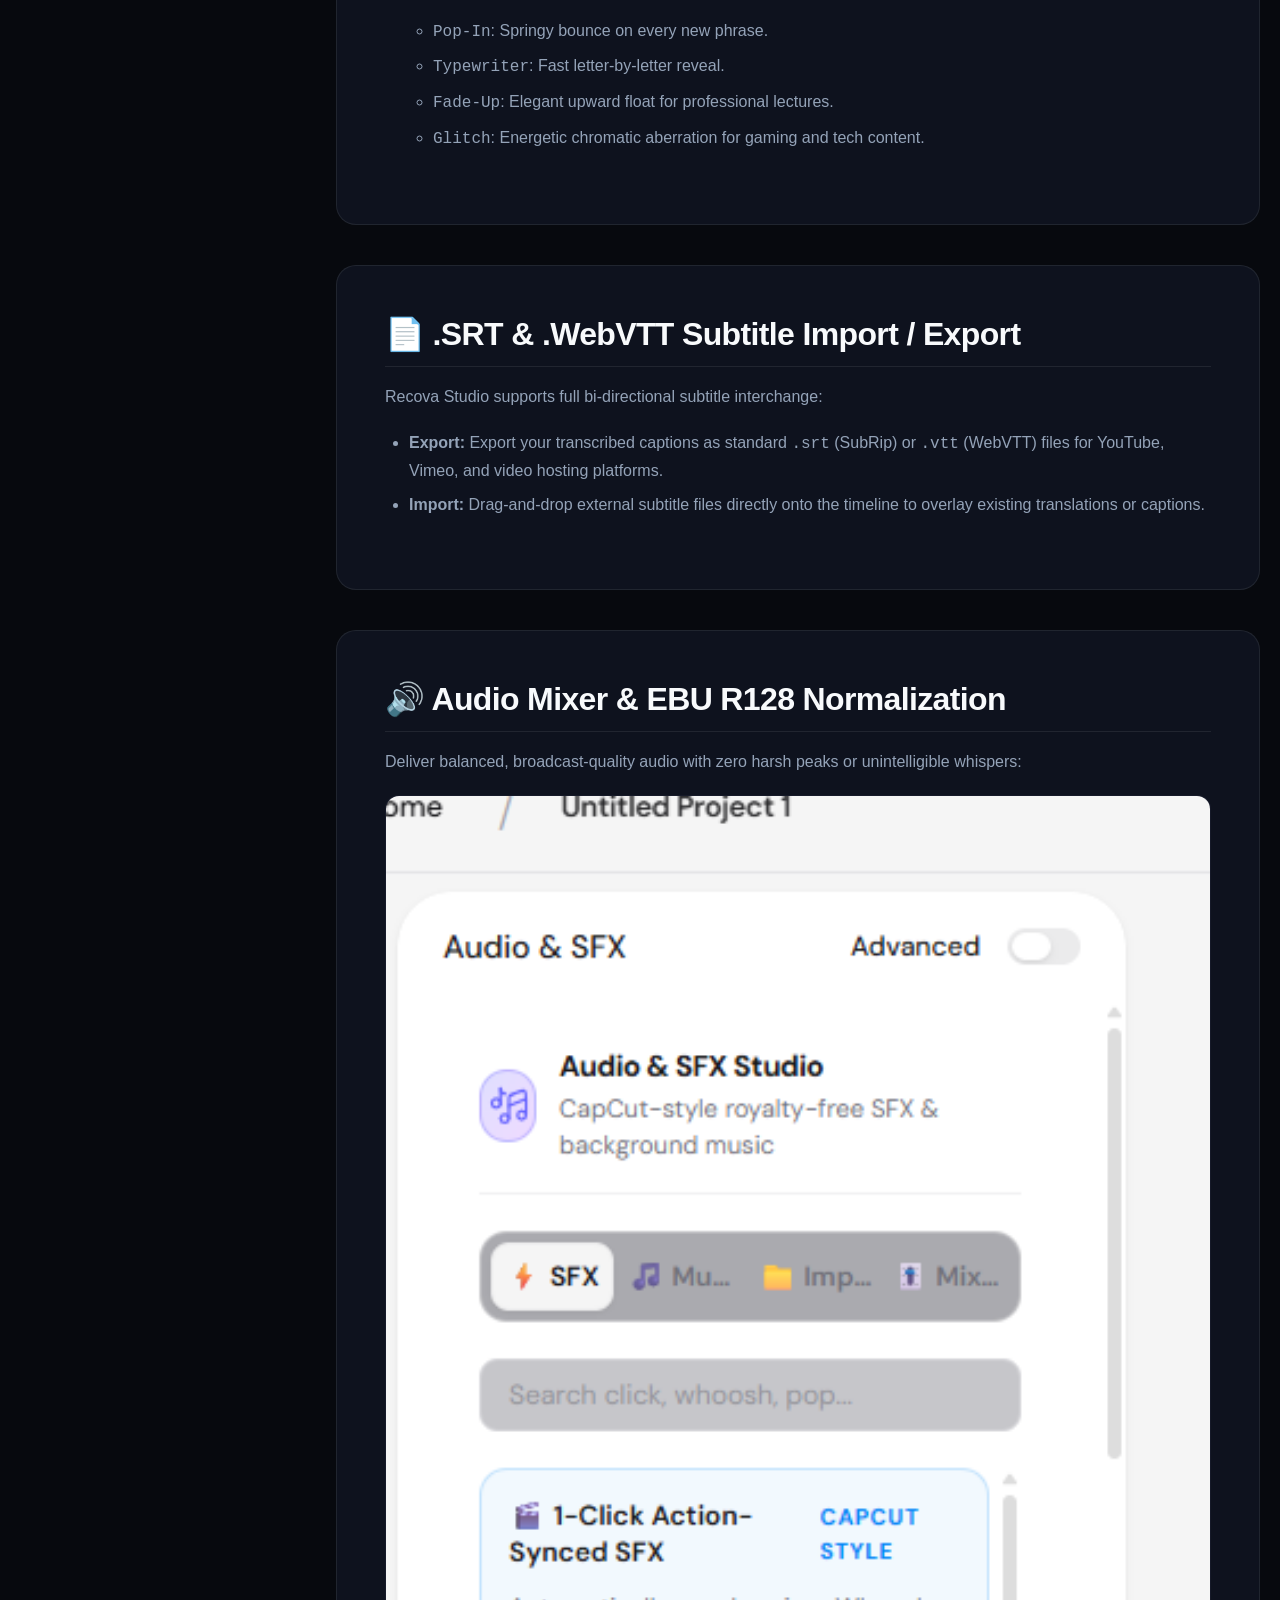
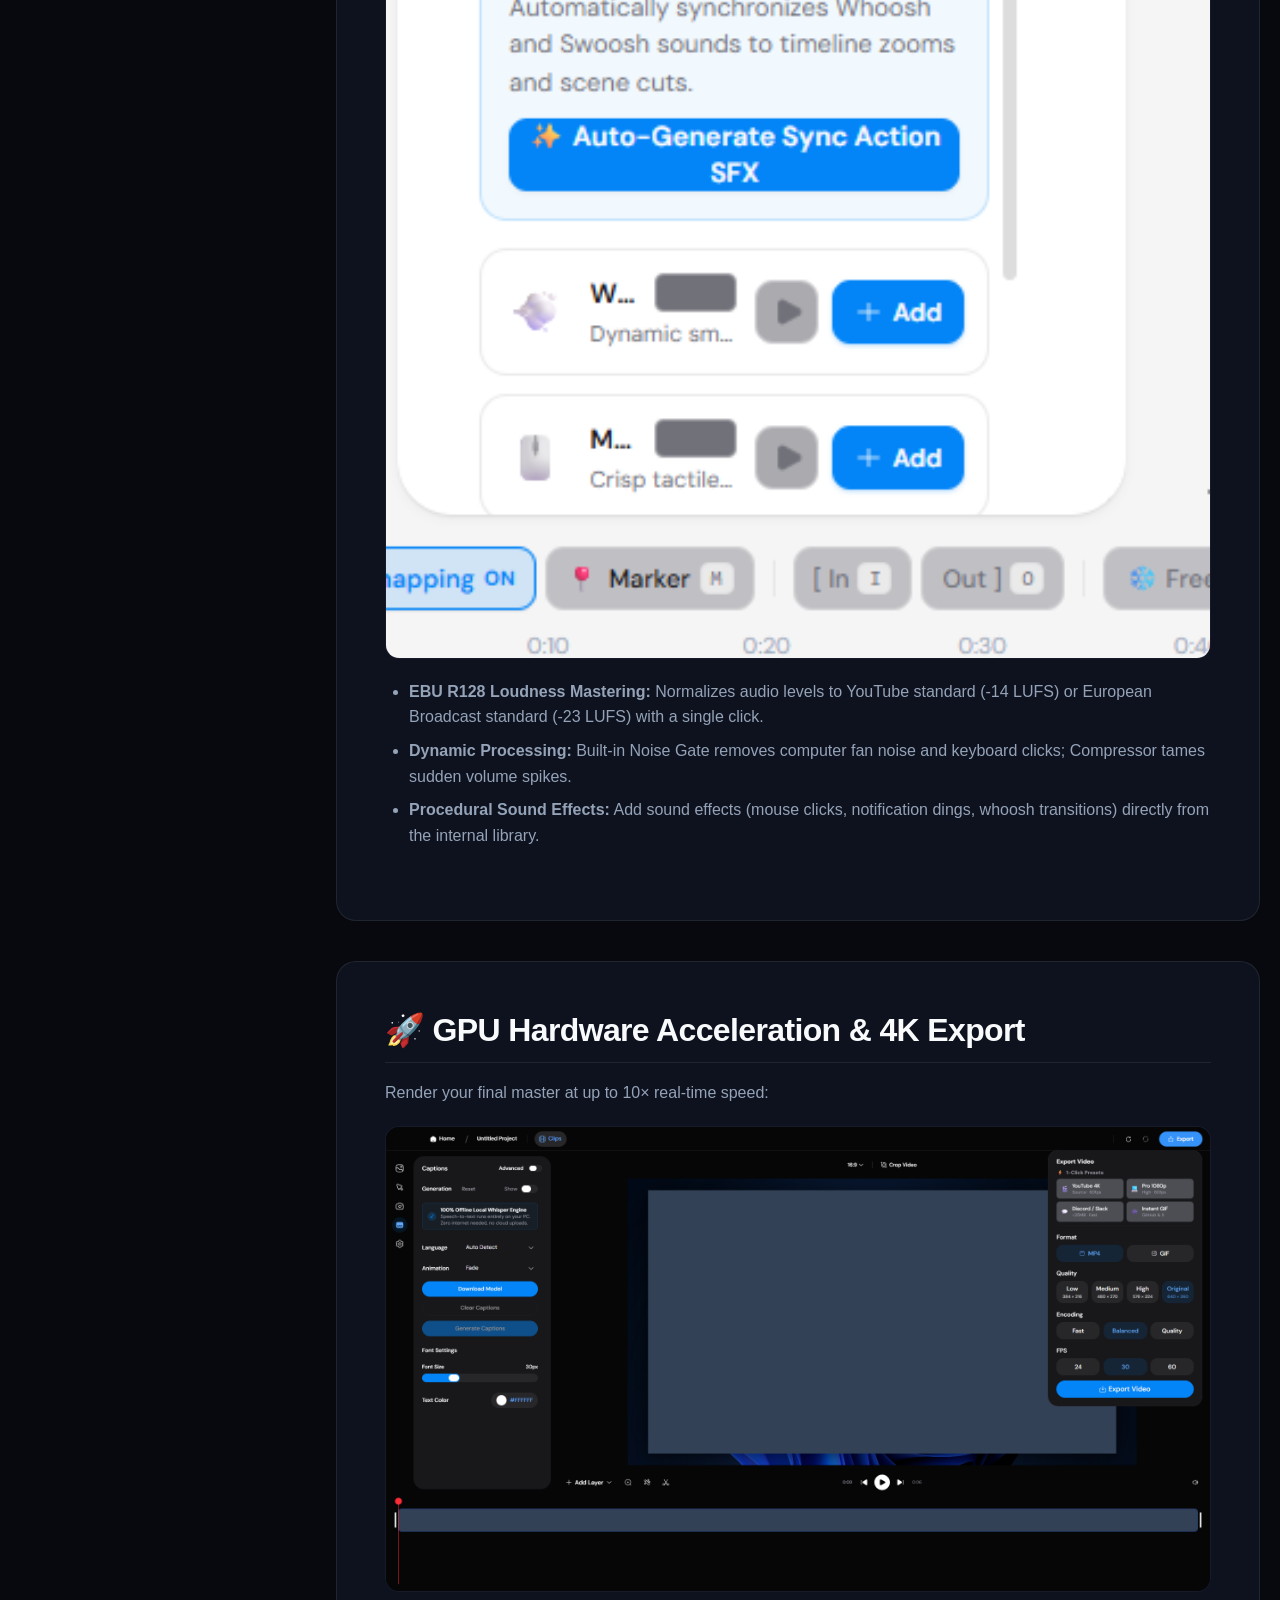
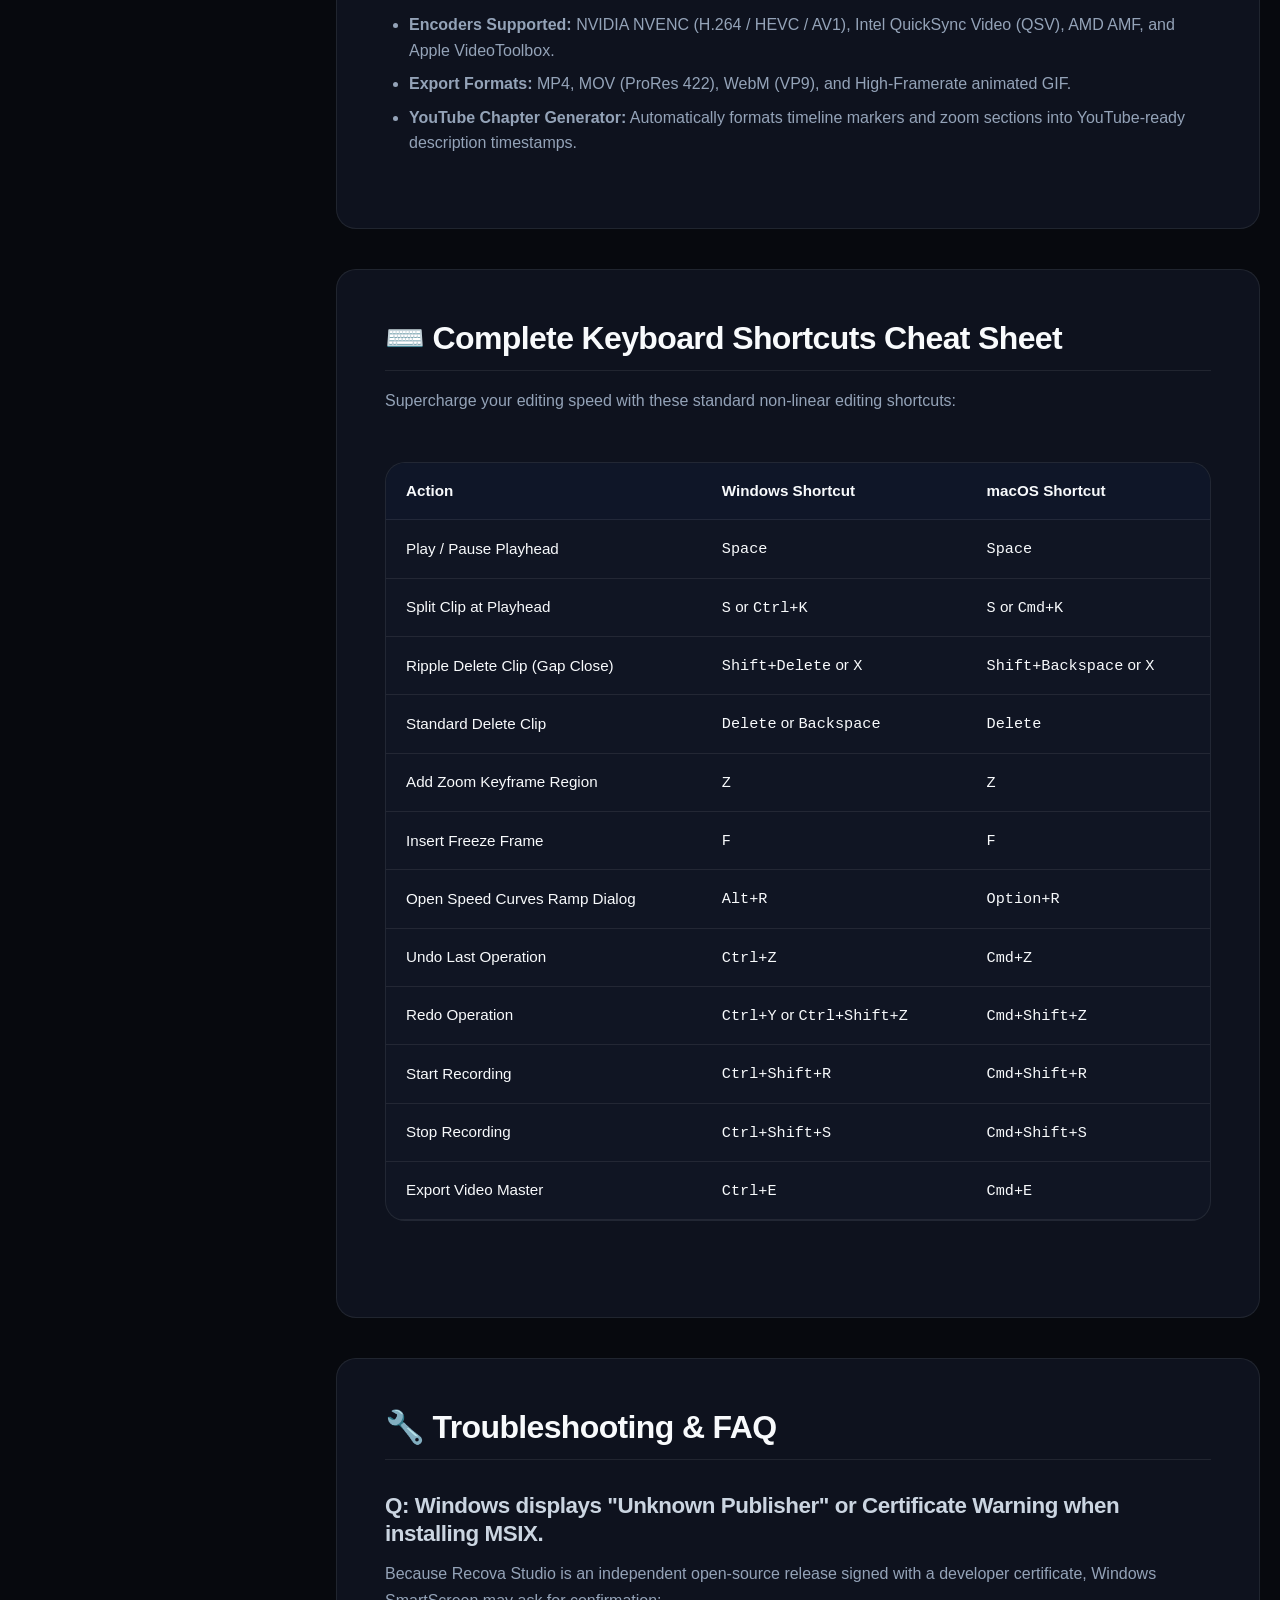
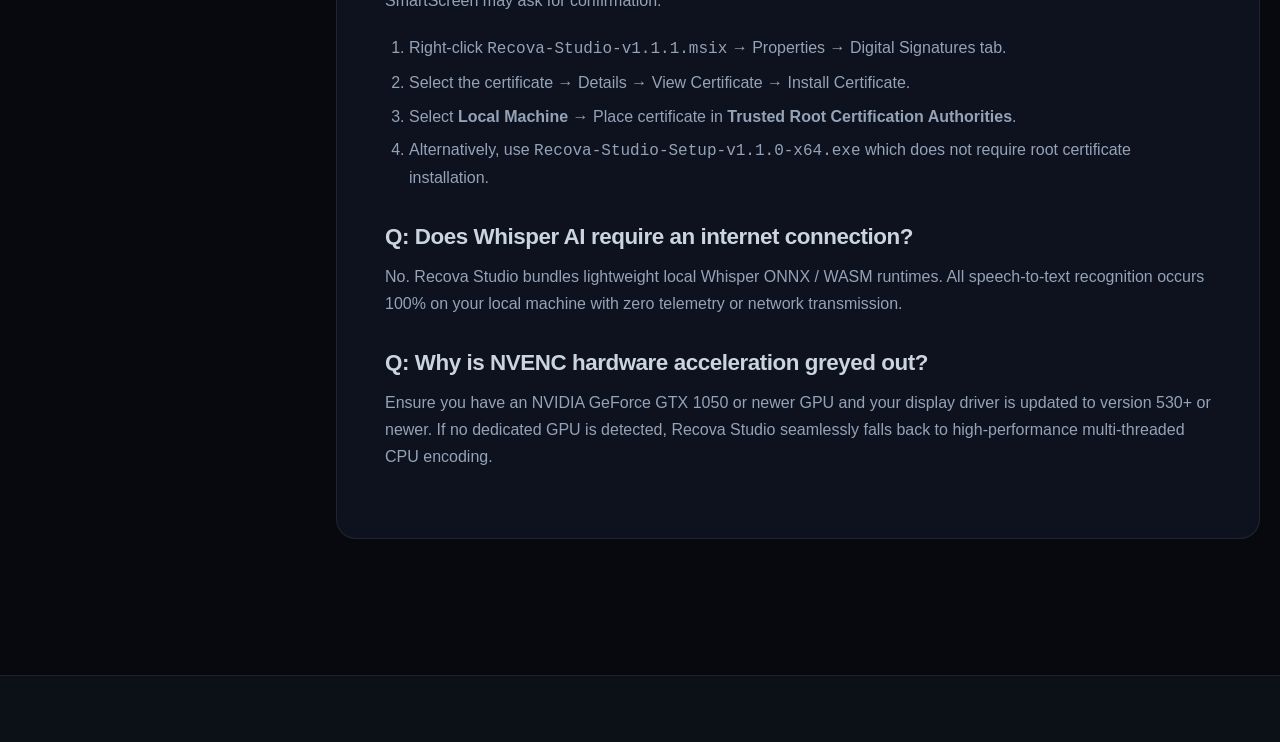
==== commit 496590f7: "docs: add real UI screenshots to timeline, captions, audio, and export wiki sections" ====
--- a/docs.html
+++ b/docs.html
@@ -120,7 +120,7 @@
         </div>
 
         <h3>2. Traditional Setup Installer (.exe)</h3>
-        <p>For users who prefer classic Windows desktop applications with customizable installation folders and Start Menu shortcuts, run <code>Recova-Studio-Setup-v1.1.0-x64.exe</code>.</p>
+        <p>For users who prefer classic Windows desktop applications with customizable installation folders and Start Menu shortcuts, run <code>Recova-Studio-Setup-v1.1.1-x64.exe</code>.</p>
 
         <h3>3. Portable Executable (.exe)</h3>
         <p><code>Recova-Studio-Portable-v1.1.0-x64.exe</code> runs directly from any folder or USB thumb drive without writing to registry keys or requiring administrator privileges.</p>
@@ -173,6 +173,9 @@
       <article id="timeline" class="docs-article">
         <h2>🎛️ Multi-Track Timeline & Editing (NLE)</h2>
         <p>The timeline in Recova Studio is built on an ultra-responsive WebGPU / HTML5 Canvas rendering engine supporting 120Hz smooth scrolling and scrubbing:</p>
+        <div style="margin: 1.25rem 0; border: 1px solid var(--border-color); border-radius: var(--radius-md); overflow: hidden; background: #020617;">
+          <img src="assets/recova-timeline-ui.png" alt="Multi-Track Timeline with Magnetic Snapping & Speed Ramping" style="width: 100%; height: auto; display: block;">
+        </div>
         <ul>
           <li><strong>Video Track (V1):</strong> Holds your screen footage, clips, and cuts.</li>
           <li><strong>Zoom Regions Track:</strong> Visual indicators for camera zooms with dynamic spring damping.</li>
@@ -275,6 +278,9 @@
       <article id="whisper-captions" class="docs-article">
         <h2>💬 CapCut-Style Karaoke Captions & Local Whisper AI</h2>
         <p>Increase audience retention on social media with dynamic word-by-word highlighted captions:</p>
+        <div style="margin: 1.25rem 0; border: 1px solid var(--border-color); border-radius: var(--radius-md); overflow: hidden; background: #020617;">
+          <img src="assets/recova-captions-ui.png" alt="Recova Studio Whisper AI Captions, Subtitle IO, and Auto-Translate" style="width: 100%; height: auto; display: block;">
+        </div>
         <ul>
           <li><strong>100% Offline Whisper Model:</strong> Transcribe spoken speech locally without sending sensitive audio data to cloud servers.</li>
           <li><strong>Word-by-Word Karaoke Sync:</strong> Each spoken word lights up with energetic colors (yellow, cyan, lime) at the exact millisecond it is uttered.</li>
@@ -303,6 +309,9 @@
       <article id="audio-studio" class="docs-article">
         <h2>🔊 Audio Mixer & EBU R128 Normalization</h2>
         <p>Deliver balanced, broadcast-quality audio with zero harsh peaks or unintelligible whispers:</p>
+        <div style="margin: 1.25rem 0; border: 1px solid var(--border-color); border-radius: var(--radius-md); overflow: hidden; background: #020617;">
+          <img src="assets/recova-audio-ui.png" alt="Audio & SFX Studio with Action Synced Sound Effects" style="width: 100%; height: auto; display: block;">
+        </div>
         <ul>
           <li><strong>EBU R128 Loudness Mastering:</strong> Normalizes audio levels to YouTube standard (-14 LUFS) or European Broadcast standard (-23 LUFS) with a single click.</li>
           <li><strong>Dynamic Processing:</strong> Built-in Noise Gate removes computer fan noise and keyboard clicks; Compressor tames sudden volume spikes.</li>
@@ -314,6 +323,9 @@
       <article id="gpu-export" class="docs-article">
         <h2>🚀 GPU Hardware Acceleration & 4K Export</h2>
         <p>Render your final master at up to 10× real-time speed:</p>
+        <div style="margin: 1.25rem 0; border: 1px solid var(--border-color); border-radius: var(--radius-md); overflow: hidden; background: #020617;">
+          <img src="assets/Screenshot-04-Export-Presets.png" alt="Hardware Accelerated NVENC 4K Export Presets" style="width: 100%; height: auto; display: block;">
+        </div>
         <ul>
           <li><strong>Encoders Supported:</strong> NVIDIA NVENC (H.264 / HEVC / AV1), Intel QuickSync Video (QSV), AMD AMF, and Apple VideoToolbox.</li>
           <li><strong>Export Formats:</strong> MP4, MOV (ProRes 422), WebM (VP9), and High-Framerate animated GIF.</li>
--- a/style.css
+++ b/style.css
@@ -1160,3 +1160,106 @@
     padding: 1.5rem;
   }
 }
+
+/* UI Tour & Screenshot Showcase */
+.ui-tour-tabs {
+  display: flex;
+  flex-wrap: wrap;
+  gap: 10px;
+  justify-content: center;
+  margin-bottom: 1.5rem;
+}
+
+.ui-tab-btn {
+  background: rgba(15, 23, 42, 0.75);
+  border: 1px solid var(--border-color);
+  color: var(--text-secondary);
+  border-radius: 9999px;
+  padding: 8px 18px;
+  font-size: 0.88rem;
+  font-weight: 600;
+  cursor: pointer;
+  display: flex;
+  align-items: center;
+  gap: 8px;
+  transition: all 0.25s ease;
+  user-select: none;
+}
+
+.ui-tab-btn:hover {
+  background: rgba(99, 102, 241, 0.15);
+  border-color: rgba(99, 102, 241, 0.4);
+  color: #ffffff;
+  transform: translateY(-1px);
+}
+
+.ui-tab-btn.active {
+  background: var(--accent-gradient);
+  border-color: transparent;
+  color: #ffffff;
+  box-shadow: 0 4px 16px rgba(99, 102, 241, 0.4);
+}
+
+.ui-tour-card {
+  background: rgba(15, 23, 42, 0.85);
+  border: 1px solid var(--border-color);
+  border-radius: var(--radius-lg);
+  overflow: hidden;
+  box-shadow: 0 25px 60px rgba(0, 0, 0, 0.7);
+  transition: border-color 0.3s ease;
+}
+
+.ui-tour-card:hover {
+  border-color: rgba(99, 102, 241, 0.4);
+}
+
+.ui-tour-header {
+  padding: 12px 18px;
+  background: rgba(8, 11, 18, 0.95);
+  border-bottom: 1px solid var(--border-color);
+  display: flex;
+  align-items: center;
+  justify-content: space-between;
+}
+
+.ui-tour-title {
+  font-size: 0.95rem;
+  font-weight: 700;
+  color: var(--text-primary);
+  display: flex;
+  align-items: center;
+  gap: 8px;
+}
+
+.ui-tour-screen {
+  background: #020617;
+  display: flex;
+  align-items: center;
+  justify-content: center;
+  min-height: 380px;
+  max-height: 720px;
+  overflow: hidden;
+  position: relative;
+}
+
+.ui-tour-screen img {
+  width: 100%;
+  height: auto;
+  max-height: 700px;
+  object-fit: contain;
+  display: block;
+  transition: opacity 0.2s ease, transform 0.3s ease;
+}
+
+.ui-tour-footer {
+  padding: 14px 20px;
+  background: rgba(15, 23, 42, 0.95);
+  border-top: 1px solid var(--border-color);
+}
+
+.ui-tour-footer p {
+  margin: 0;
+  font-size: 0.95rem;
+  color: var(--text-secondary);
+}
+
